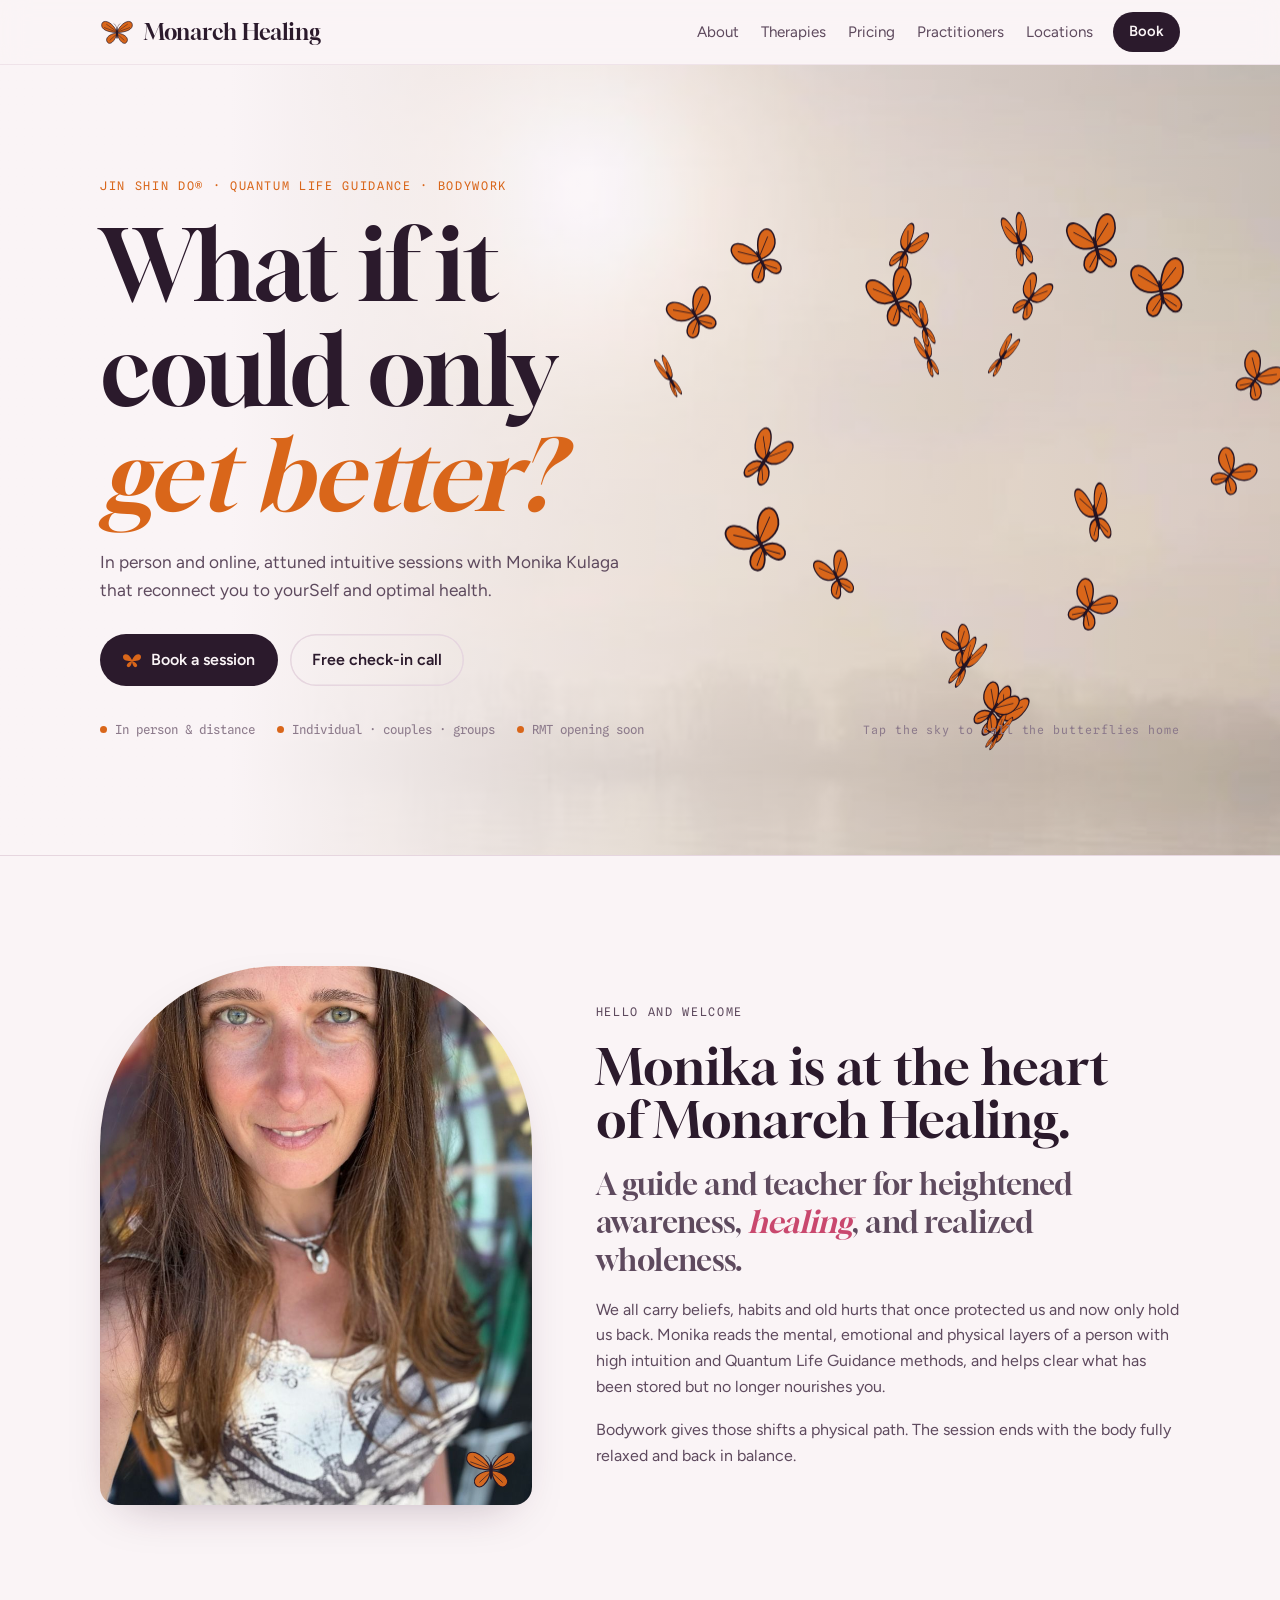
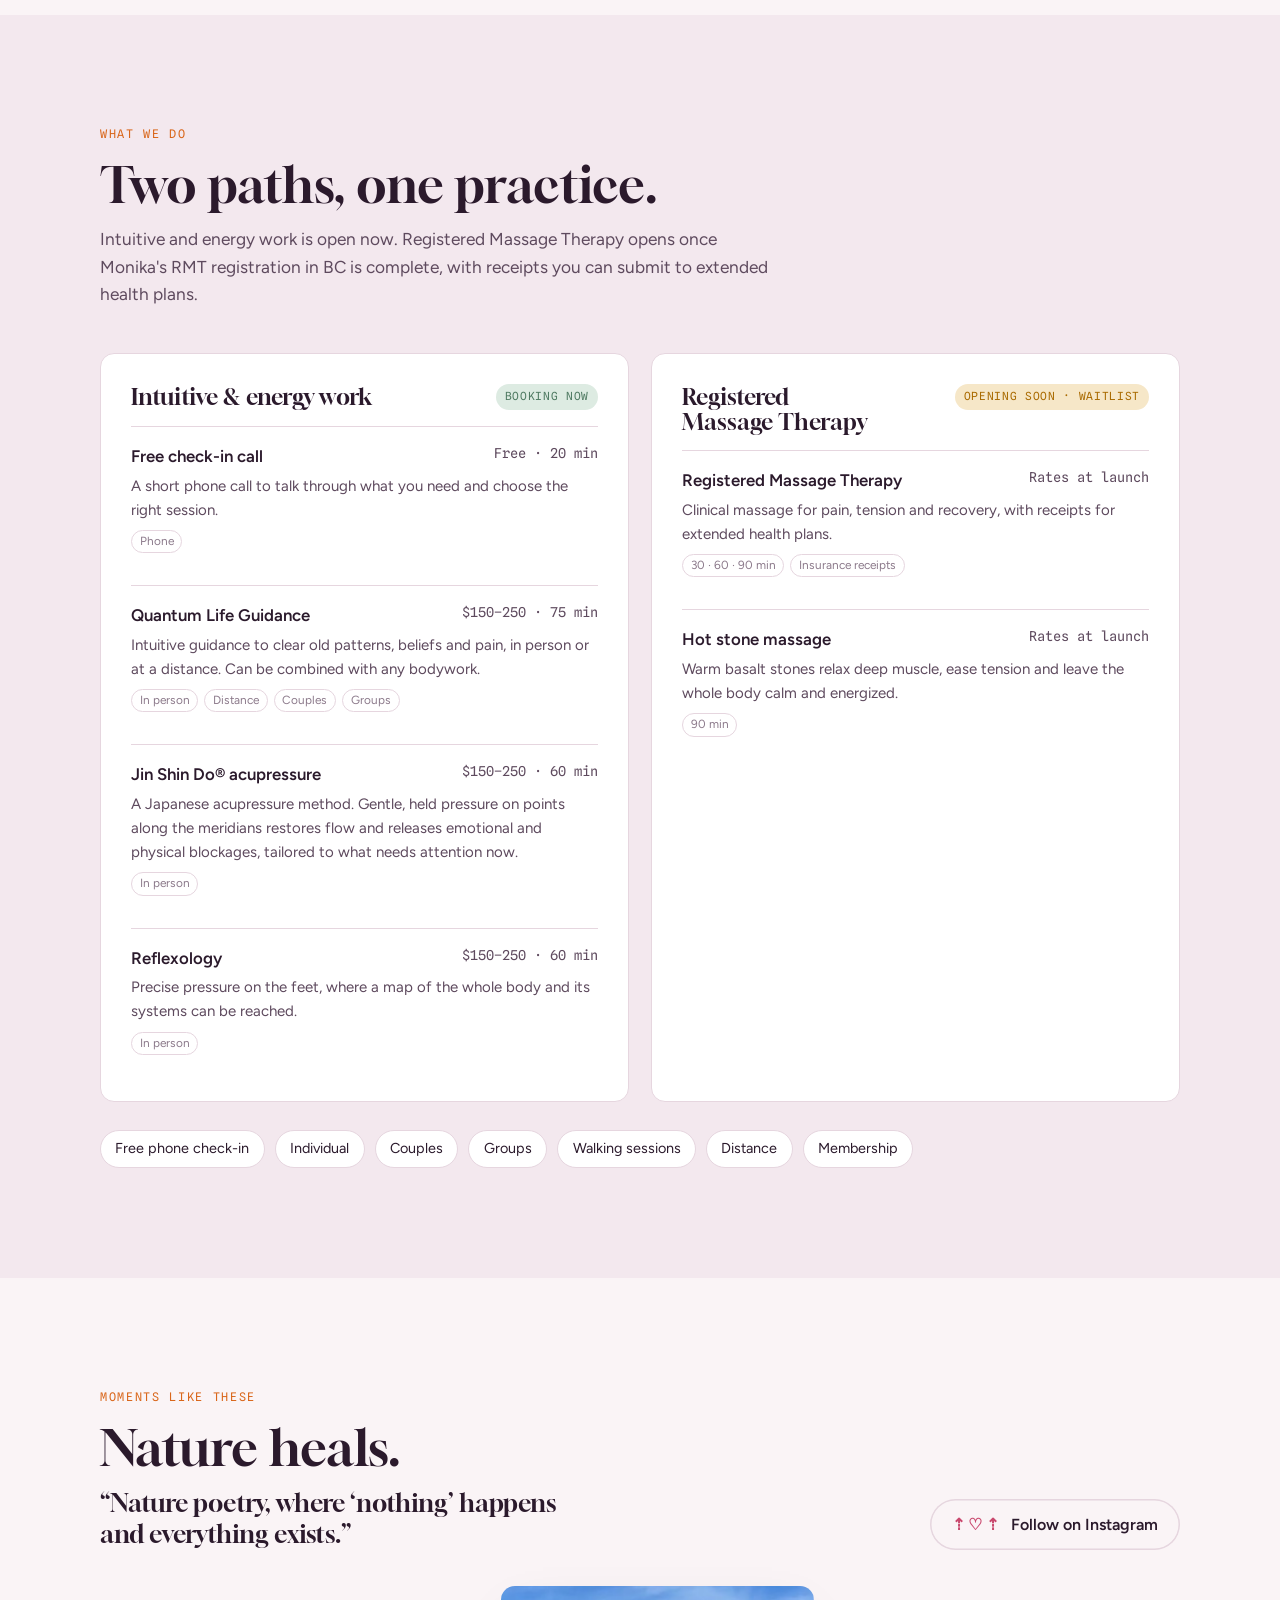
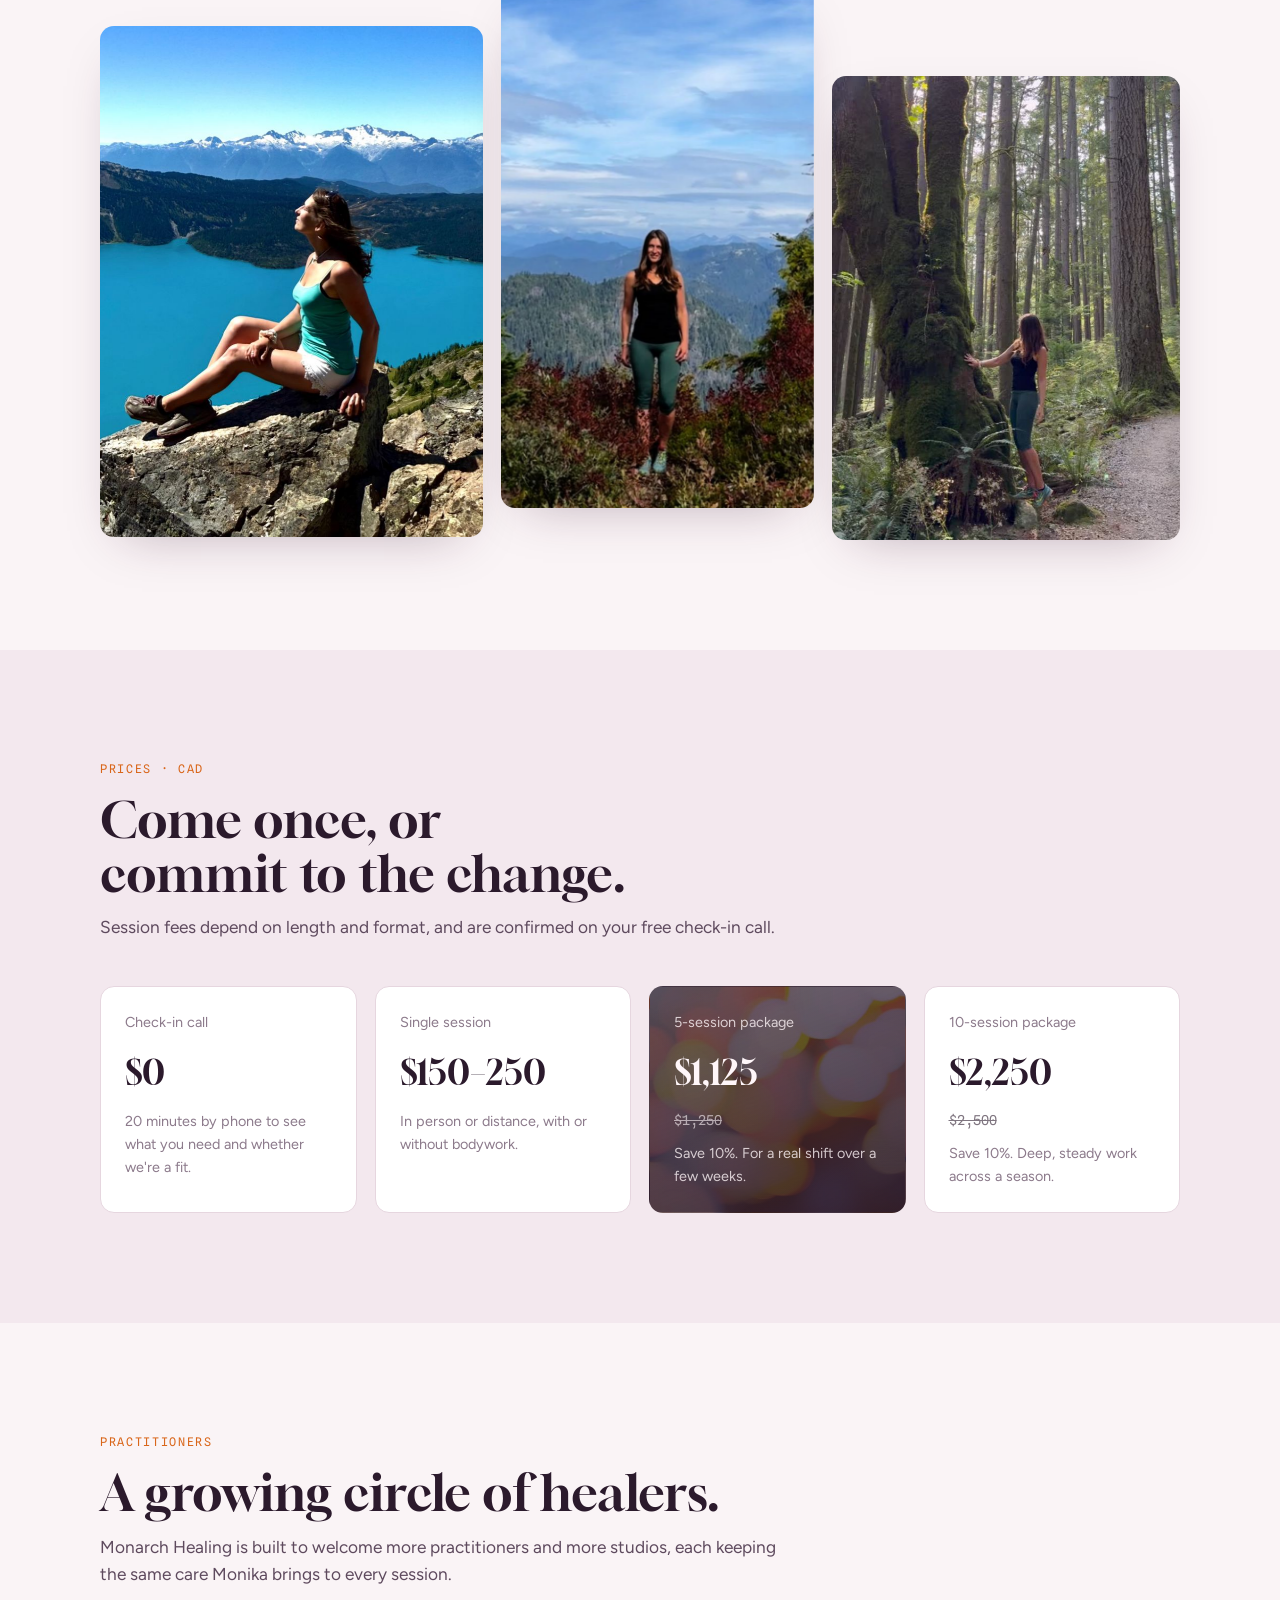
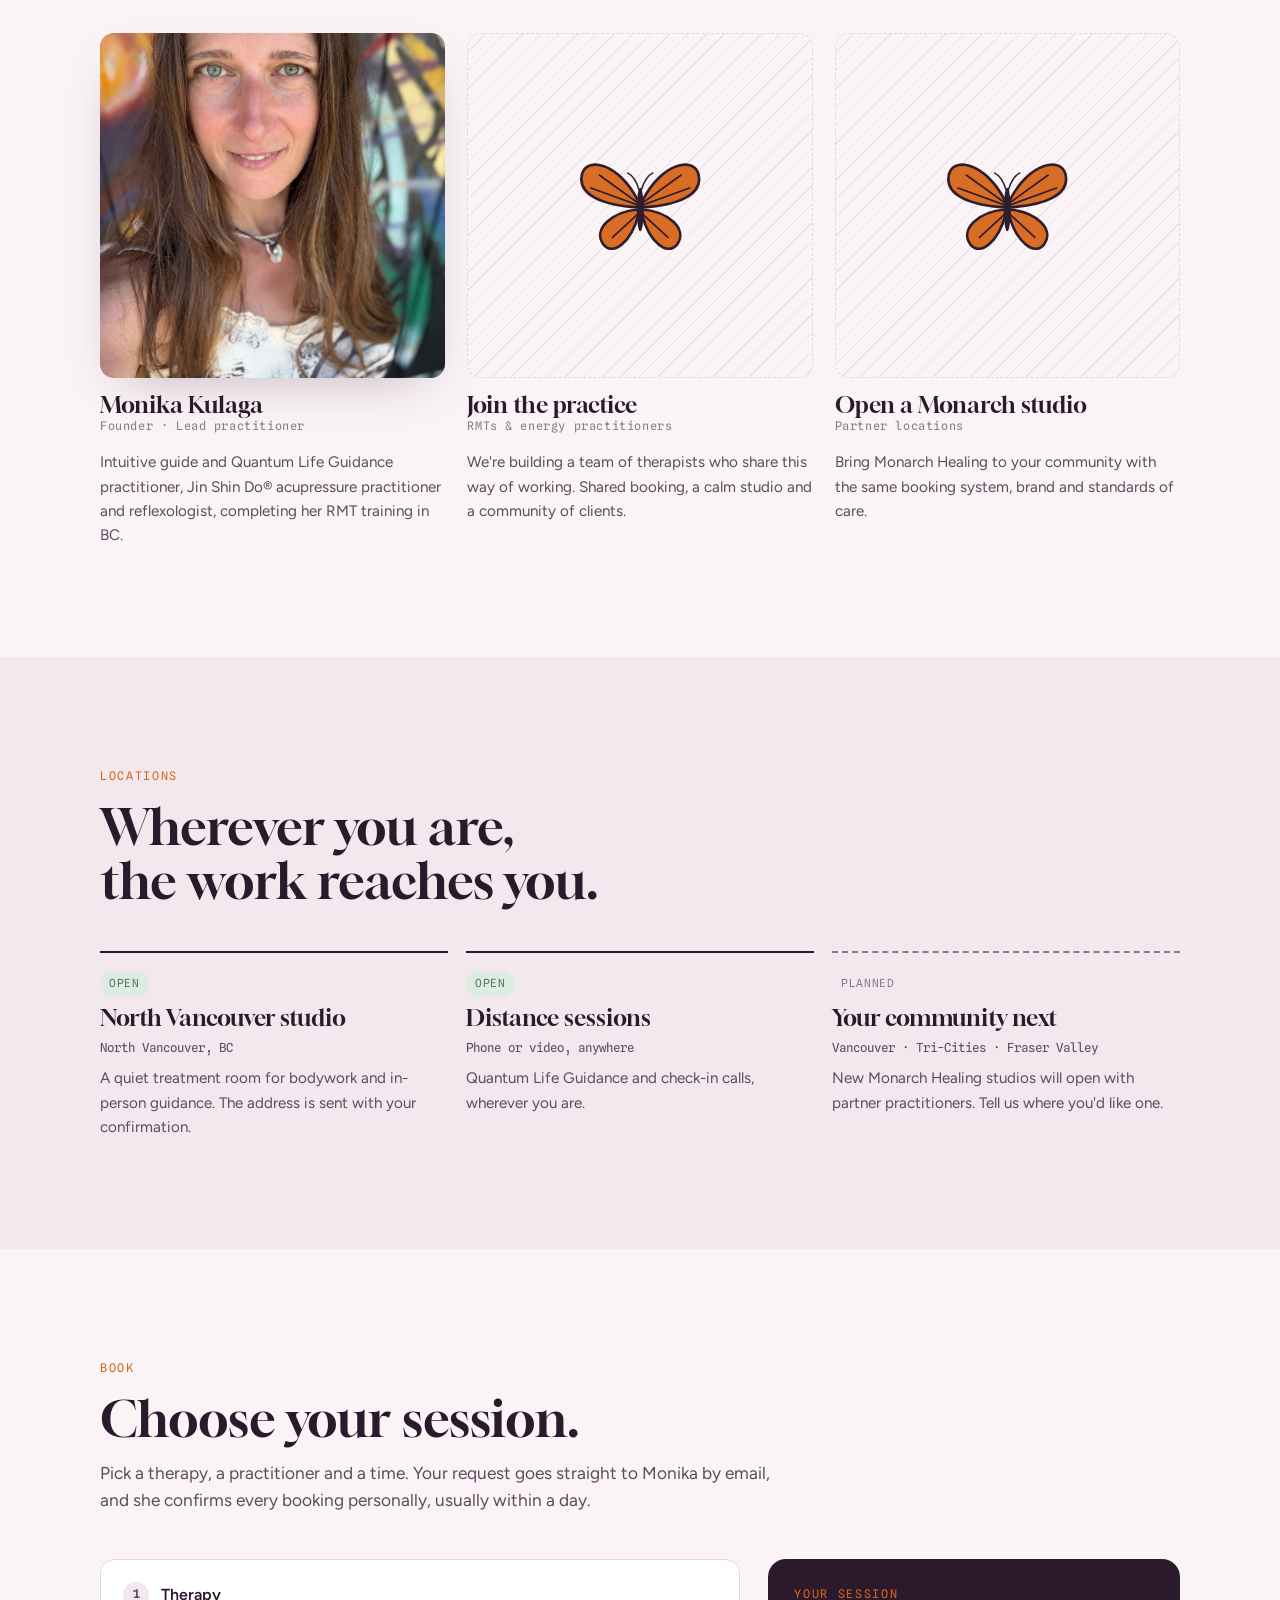
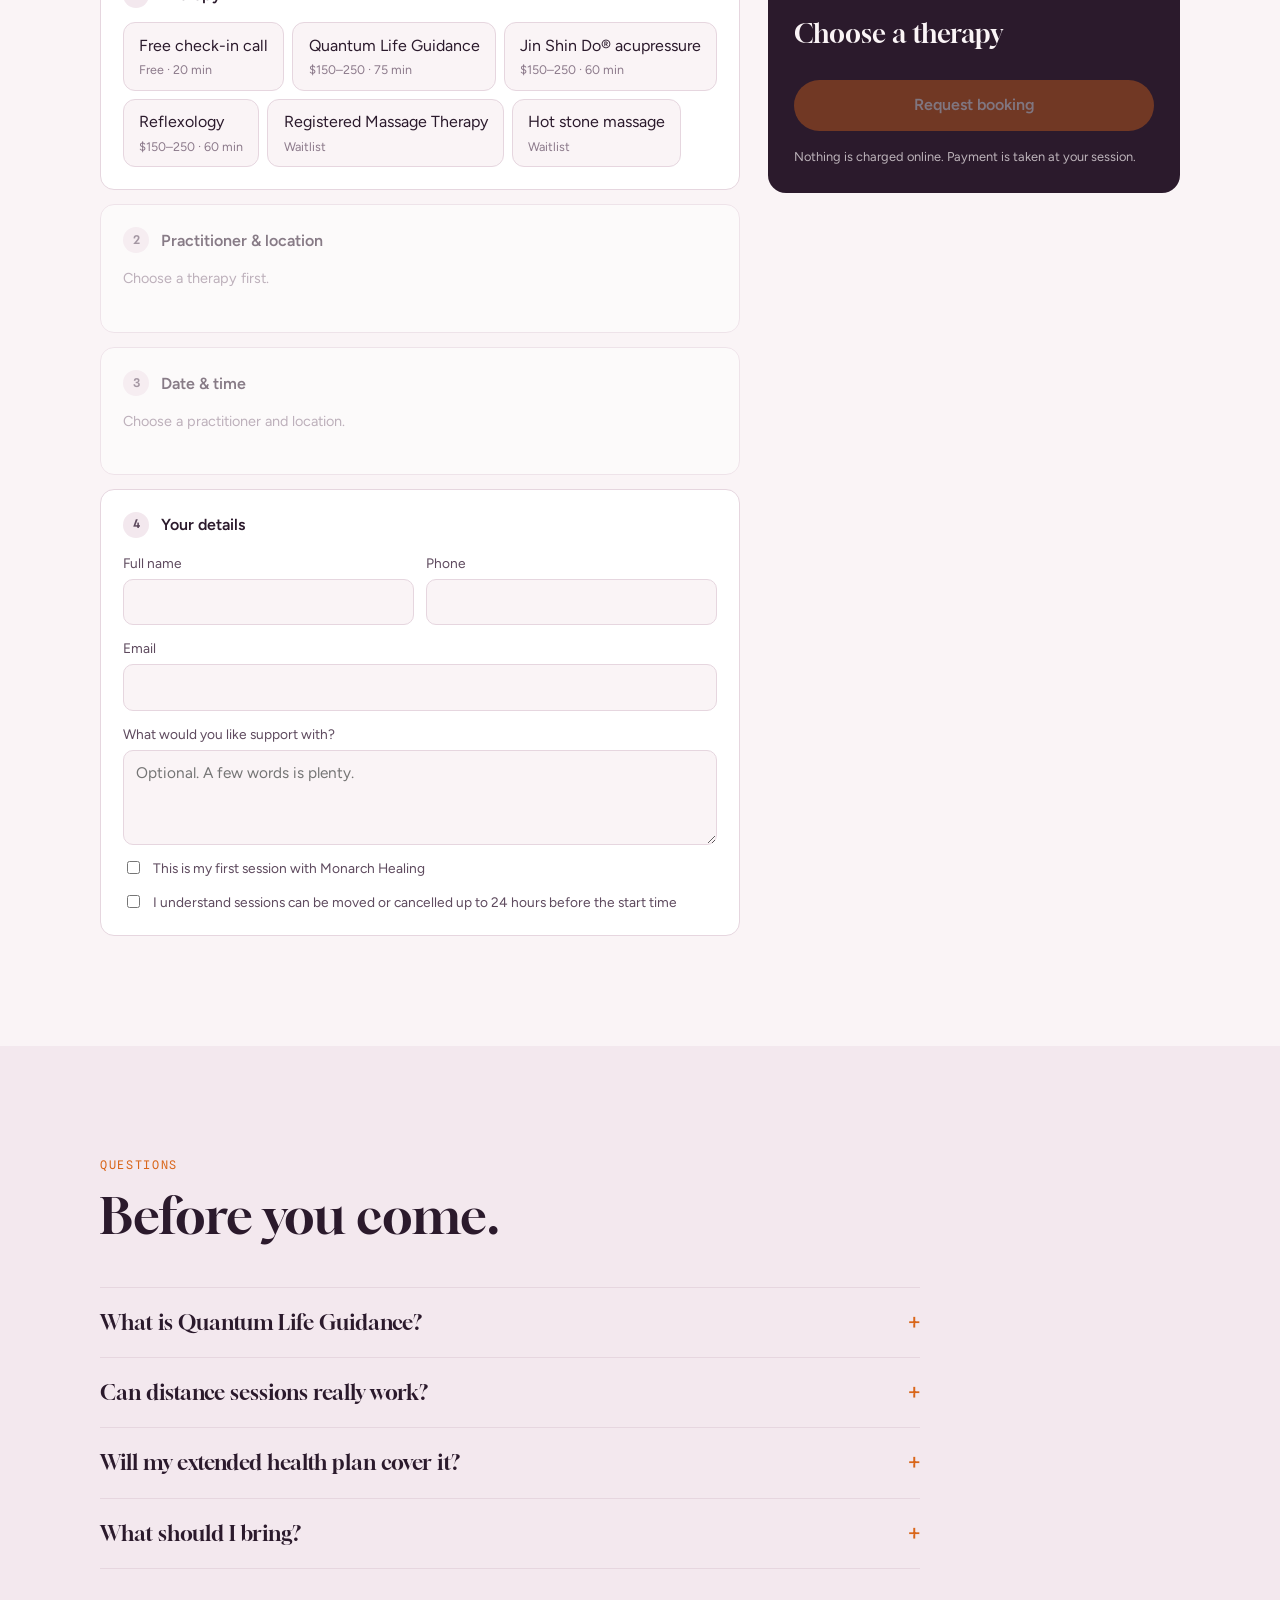
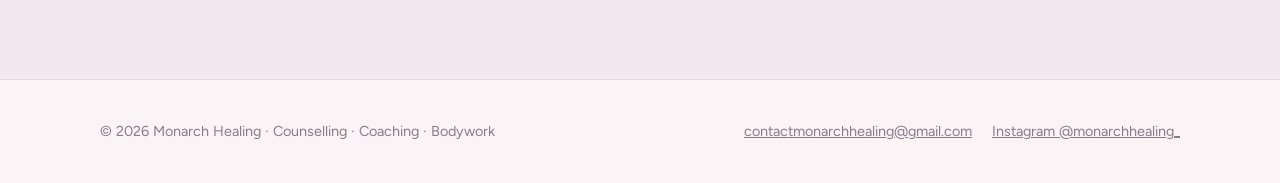
==== index.html @ c53db503 "Monarch Healing website v1 Co-Authored-By: Claude Opus 5.5 <noreply@anthropic.com> Claude-Session: h" ====
<!doctype html>
<html lang="en">
<head>
<meta charset="utf-8">
<meta name="viewport" content="width=device-width,initial-scale=1,viewport-fit=cover">
<title>Monarch Healing</title>
<meta name="description" content="Jin Shin Do®, Quantum Life Guidance and bodywork with Monika Kulaga in North Vancouver and online. Attuned intuitive sessions reconnecting you to yourSelf and optimal health.">
<link rel="canonical" href="https://monarch-healing.com/">
<meta property="og:type" content="website">
<meta property="og:title" content="Monarch Healing · Monika Kulaga">
<meta property="og:description" content="What if it could only get better? Intuitive guidance and bodywork in North Vancouver and online.">
<meta property="og:image" content="https://monarch-healing.com/img/portrait.jpg">
<meta property="og:url" content="https://monarch-healing.com/">
<meta name="theme-color" content="#FAF4F6">
<link rel="icon" href="favicon.svg" type="image/svg+xml">
<style>html,body{margin:0}img{max-width:100%}[hidden]{display:none!important}</style>

<link rel="preconnect" href="https://fonts.googleapis.com">
<link rel="preconnect" href="https://fonts.gstatic.com" crossorigin>
<link rel="stylesheet" href="https://fonts.googleapis.com/css2?family=Gloock&family=Figtree:ital,wght@0,400;0,500;0,600;1,400&family=Spline+Sans+Mono:wght@400;500&display=swap">
<style>
:root{
  --ground:#FAF4F6; --ground-2:#F3E8EE; --surface:#FFFFFF;
  --ink:#2B1A2C; --ink-2:#5E4A5E; --ink-3:#8C7A8B; --line:#E6D6DF;
  --monarch:#D9661A; --monarch-soft:#FBE3D0; --rose:#C9486E; --rose-soft:#F8DDE6;
  --sage:#4F7A62; --sage-soft:#DDEBE2; --amber:#A96A00; --amber-soft:#F6E7C8;
  --vein:#241322; --on-accent:#FFFFFF;
  --display:"Gloock","Iowan Old Style","Georgia",serif;
  --body:"Figtree","Segoe UI",system-ui,-apple-system,sans-serif;
  --mono:"Spline Sans Mono",ui-monospace,"SF Mono",Menlo,monospace;
  --r:14px; --fog-o:.75; --wash:var(--ground); --shadow:0 18px 50px -24px rgba(60,20,50,.35);
}
@media (prefers-color-scheme:dark){:root:not([data-theme="light"]){
  color-scheme:dark;
  --ground:#170F17; --ground-2:#211621; --surface:#261A26;
  --ink:#F6EAF1; --ink-2:#CDB9C8; --ink-3:#9C889A; --line:#3A2B39;
  --monarch:#F2913F; --monarch-soft:#3A2416; --rose:#EE89A8; --rose-soft:#3B1F2A;
  --sage:#8CC3A2; --sage-soft:#1D3127; --amber:#E7B45A; --amber-soft:#3A2D14;
  --vein:#120A11; --on-accent:#1A0E14; --shadow:0 18px 50px -24px rgba(0,0,0,.7); --fog-o:.28;
}}
:root[data-theme="dark"]{
  color-scheme:dark;
  --ground:#170F17; --ground-2:#211621; --surface:#261A26;
  --ink:#F6EAF1; --ink-2:#CDB9C8; --ink-3:#9C889A; --line:#3A2B39;
  --monarch:#F2913F; --monarch-soft:#3A2416; --rose:#EE89A8; --rose-soft:#3B1F2A;
  --sage:#8CC3A2; --sage-soft:#1D3127; --amber:#E7B45A; --amber-soft:#3A2D14;
  --vein:#120A11; --on-accent:#1A0E14; --shadow:0 18px 50px -24px rgba(0,0,0,.7); --fog-o:.28;
}
*{box-sizing:border-box}
html{scroll-behavior:smooth}
body{background:var(--ground);color:var(--ink);font-family:var(--body);font-size:16px;line-height:1.6;-webkit-font-smoothing:antialiased}
.wrap{max-width:1160px;margin:0 auto;padding-inline:clamp(16px,4vw,40px)}
h1,h2,h3{font-family:var(--display);font-weight:400;line-height:1.08;text-wrap:balance;margin:0}
h2{font-size:clamp(2rem,4.4vw,3.1rem)}
h3{font-size:1.45rem}
p{margin:0}
a{color:inherit}
.eyebrow{font-family:var(--mono);font-size:.74rem;letter-spacing:.14em;text-transform:uppercase;color:var(--monarch)}
.lede{color:var(--ink-2);font-size:1.08rem;max-width:62ch}
button,input,select,textarea{font:inherit;color:inherit}
:focus-visible{outline:2px solid var(--rose);outline-offset:3px;border-radius:6px}
.btn{display:inline-flex;align-items:center;gap:.55em;border:0;cursor:pointer;border-radius:999px;padding:.8em 1.4em;font-weight:600;text-decoration:none;transition:transform .25s cubic-bezier(.2,.8,.2,1),background .2s,box-shadow .25s}
.btn-primary{background:var(--ink);color:var(--ground)}
.btn-primary:hover{transform:translateY(-2px);box-shadow:0 10px 24px -12px var(--rose)}
.btn-ghost{background:transparent;color:var(--ink);box-shadow:inset 0 0 0 1.5px var(--line)}
.btn-ghost:hover{box-shadow:inset 0 0 0 1.5px var(--ink-3)}
.btn .fly{width:20px;height:16px;display:inline-block}
.btn:hover .fly .wl{animation:flapL .35s ease-in-out infinite alternate}
.btn:hover .fly .wr{animation:flapR .35s ease-in-out infinite alternate}
@keyframes flapL{to{transform:scaleX(.35)}}
@keyframes flapR{to{transform:scaleX(.35)}}
.fly .wl{transform-origin:10px 8px}.fly .wr{transform-origin:10px 8px}

/* nav */
.nav{position:sticky;top:env(safe-area-inset-top,0px);z-index:30;background:color-mix(in srgb,var(--ground) 82%,transparent);backdrop-filter:blur(14px);-webkit-backdrop-filter:blur(14px);border-bottom:1px solid color-mix(in srgb,var(--line) 60%,transparent)}
.nav .wrap{display:flex;align-items:center;gap:20px;height:64px}
.brand{display:flex;align-items:center;gap:10px;text-decoration:none;font-family:var(--display);font-size:1.35rem}
.brand svg{width:34px;height:28px}
.nav-links{display:flex;gap:22px;margin-left:auto;font-size:.95rem}
.nav-links a{text-decoration:none;color:var(--ink-2)}
.nav-links a:hover{color:var(--ink)}
.nav .btn{padding:.55em 1.1em;font-size:.92rem}
.practice-btn{background:var(--rose-soft);color:var(--rose);border:0;border-radius:999px;padding:.5em 1em;font-weight:600;font-size:.88rem;cursor:pointer}
@media (max-width:820px){.nav-links{display:none}.nav .btn-primary{margin-left:auto}}

/* hero */
.hero{position:relative;overflow:hidden;border-bottom:1px solid var(--line)}
.hero-bg{position:absolute;inset:-4%;background:url(img/fog.jpg) 50% 38%/cover no-repeat;opacity:var(--fog-o);animation:breathe 24s ease-in-out infinite alternate}
.hero-wash{position:absolute;inset:0;background:linear-gradient(90deg,var(--ground) 18%,color-mix(in srgb,var(--ground) 55%,transparent) 55%,color-mix(in srgb,var(--ground) 10%,transparent) 100%)}
@keyframes breathe{from{transform:scale(1)}to{transform:scale(1.07) translateY(-1.5%)}}
@media (max-width:820px){.hero-wash{background:linear-gradient(180deg,color-mix(in srgb,var(--ground) 15%,transparent) 0%,color-mix(in srgb,var(--ground) 70%,transparent) 42%,var(--ground) 62%)}}
.hero canvas{position:absolute;inset:0;width:100%;height:100%;display:block}
.hero-inner{position:relative;display:grid;grid-template-columns:minmax(0,1.05fr) minmax(0,.95fr);gap:32px;align-items:center;padding-block:clamp(56px,9vw,112px) clamp(64px,9vw,120px);pointer-events:none}
.hero-inner>*{pointer-events:auto}
.hero h1{font-size:clamp(2.9rem,7.6vw,6.1rem);letter-spacing:-.01em}
.hero h1 em{font-style:italic;color:var(--monarch)}
.hero h1 .w{display:inline-block;animation:rise .9s cubic-bezier(.2,.8,.2,1) both}
@keyframes rise{from{transform:translateY(.35em);opacity:.0}to{transform:none;opacity:1}}
.hero .lede{margin-top:22px}
.hero-ctas{display:flex;flex-wrap:wrap;gap:12px;margin-top:30px}
.hero-meta{display:flex;flex-wrap:wrap;gap:8px 22px;margin-top:34px;font-family:var(--mono);font-size:.78rem;color:var(--ink-3)}
.hero-meta span::before{content:"";display:inline-block;width:7px;height:7px;border-radius:50%;background:var(--monarch);margin-right:8px;vertical-align:1px}
.hero-hint{justify-self:end;align-self:end;font-family:var(--mono);font-size:.72rem;color:var(--ink-3);letter-spacing:.08em}
@media (max-width:820px){.hero-inner{grid-template-columns:1fr;padding-top:260px}.hero-hint{justify-self:start}}

/* sections */
section.band{padding-block:clamp(64px,9vw,110px)}
.section-head{display:grid;gap:14px;margin-bottom:44px;max-width:760px}
.alt{background:var(--ground-2)}

/* welcome */
.welcome{display:grid;grid-template-columns:minmax(0,.85fr) minmax(0,1.15fr);gap:clamp(28px,5vw,64px);align-items:center}
.photo{position:relative;border-radius:180px 180px 18px 18px;overflow:hidden;aspect-ratio:4/5;max-width:100%;background:radial-gradient(120% 90% at 30% 20%,var(--monarch-soft),transparent 60%),radial-gradient(100% 80% at 80% 90%,var(--rose-soft),transparent 60%),var(--surface);box-shadow:var(--shadow);display:grid;place-items:center}
.photo svg{width:46%;opacity:.95}
.photo img{width:100%;height:100%;object-fit:cover;display:block}
.photo .badge{position:absolute;right:14px;bottom:14px;width:54px;height:44px;filter:drop-shadow(0 4px 8px rgba(0,0,0,.25));animation:hover 5s ease-in-out infinite}
@keyframes hover{50%{transform:translateY(-6px) rotate(-6deg)}}
.photo figcaption{position:absolute;left:16px;right:16px;bottom:14px;font-family:var(--mono);font-size:.7rem;color:var(--ink-3);text-align:center;letter-spacing:.06em}
.welcome .body{display:grid;gap:18px}
.welcome .body p{color:var(--ink-2);max-width:62ch}
.quote{font-family:var(--display);font-size:clamp(1.4rem,2.6vw,1.9rem);line-height:1.25;color:var(--ink)}
.quote em{color:var(--rose)}
@media (max-width:820px){.welcome{grid-template-columns:1fr}.photo{max-width:380px}}

/* paths */
.paths{display:grid;grid-template-columns:repeat(2,minmax(0,1fr));gap:22px}
.path{background:var(--surface);border-radius:var(--r);padding:30px;display:grid;gap:16px;align-content:start;border:1px solid var(--line)}
.path header{display:flex;justify-content:space-between;gap:12px;align-items:start}
.pill{display:inline-flex;align-items:center;gap:6px;font-family:var(--mono);font-size:.7rem;letter-spacing:.06em;text-transform:uppercase;padding:.35em .8em;border-radius:999px;white-space:nowrap}
.pill.open{background:var(--sage-soft);color:var(--sage)}
.pill.soon{background:var(--amber-soft);color:var(--amber)}
.pill.req{background:var(--monarch-soft);color:var(--monarch)}
.pill.no{background:var(--ground-2);color:var(--ink-3)}
.therapy{display:grid;grid-template-columns:1fr auto;gap:4px 16px;padding:16px 0;border-top:1px solid var(--line);cursor:pointer;transition:padding .3s}
.therapy:hover{padding-left:8px}
.therapy h4{margin:0;font-size:1.05rem;font-weight:600}
.therapy .price{font-family:var(--mono);font-size:.85rem;color:var(--ink-2);text-align:right;font-variant-numeric:tabular-nums}
.therapy p{grid-column:1/-1;color:var(--ink-2);font-size:.94rem;max-width:62ch}
.therapy .tags{grid-column:1/-1;display:flex;flex-wrap:wrap;gap:6px;margin-top:4px}
.tag{font-size:.74rem;color:var(--ink-3);border:1px solid var(--line);border-radius:999px;padding:.1em .65em}
@media (max-width:820px){.paths{grid-template-columns:1fr}}

/* offerings strip */
.formats{display:flex;flex-wrap:wrap;gap:10px;margin-top:28px}
.formats span{background:var(--surface);border:1px solid var(--line);border-radius:999px;padding:.45em 1em;font-size:.9rem}

/* moments */
.moments{display:grid;grid-template-columns:1.1fr .9fr 1fr;gap:18px;align-items:start}
.moments figure{margin:0;overflow:hidden;border-radius:14px;position:relative;box-shadow:var(--shadow)}
.moments figure:nth-child(1){aspect-ratio:3/4;margin-top:40px}
.moments figure:nth-child(2){aspect-ratio:9/15}
.moments figure:nth-child(3){aspect-ratio:3/4;margin-top:90px}
.moments img{width:100%;height:118%;object-fit:cover;display:block;will-change:transform}
.moments-head{display:flex;flex-wrap:wrap;justify-content:space-between;gap:20px;align-items:end;margin-bottom:36px}
.sig{font-family:var(--mono);color:var(--rose);letter-spacing:.2em}
@media (max-width:760px){.moments{grid-template-columns:1fr 1fr}.moments figure:nth-child(3){display:none}.moments figure:nth-child(1){margin-top:30px}}

/* pricing */
.pricing{display:grid;grid-template-columns:repeat(4,minmax(0,1fr));gap:18px}
.price-card{background:var(--surface);border:1px solid var(--line);border-radius:var(--r);padding:24px;display:grid;gap:10px;align-content:start}
.price-card.feature{background:linear-gradient(160deg,rgba(43,26,44,.62),rgba(43,26,44,.88)),url(img/bokeh.jpg) center/cover;color:#FFF6F9;border-color:transparent}
.price-card.feature .muted{color:rgba(255,246,249,.78)!important}
.price-card.feature .muted{color:color-mix(in srgb,var(--ground) 70%,transparent)}
.price-card .amt{font-family:var(--display);font-size:2.2rem;font-variant-numeric:tabular-nums}
.price-card s{font-family:var(--mono);font-size:.85rem;opacity:.6}
.muted{color:var(--ink-3);font-size:.9rem}
@media (max-width:960px){.pricing{grid-template-columns:repeat(2,minmax(0,1fr))}}
@media (max-width:480px){.pricing{grid-template-columns:1fr}}

/* team */
.team{display:grid;grid-template-columns:repeat(3,minmax(0,1fr));gap:22px}
.member{display:grid;gap:14px;align-content:start}
.member .photo{border-radius:14px;aspect-ratio:1/1}
.member .photo svg{width:38%}
.member .role{font-family:var(--mono);font-size:.74rem;color:var(--ink-3);letter-spacing:.05em}
.member p{color:var(--ink-2);font-size:.95rem}
.member.invite .photo{background:repeating-linear-gradient(135deg,transparent 0 12px,color-mix(in srgb,var(--line) 70%,transparent) 12px 13px),var(--ground);box-shadow:none;border:1.5px dashed var(--line)}
@media (max-width:900px){.team{grid-template-columns:repeat(2,minmax(0,1fr))}}
@media (max-width:560px){.team{grid-template-columns:1fr}}

/* locations */
.locs{display:grid;grid-template-columns:repeat(3,minmax(0,1fr));gap:18px}
.loc{border-top:2px solid var(--ink);padding-top:18px;display:grid;gap:8px;align-content:start}
.loc.future{border-top-style:dashed;border-top-color:var(--ink-3)}
.loc p{color:var(--ink-2);font-size:.95rem}
@media (max-width:820px){.locs{grid-template-columns:1fr}}

/* booking */
.booking{display:grid;grid-template-columns:minmax(0,1.4fr) minmax(0,.9fr);gap:28px;align-items:start}
.steps{display:grid;gap:14px}
.step{background:var(--surface);border:1px solid var(--line);border-radius:var(--r);padding:22px}
.step[data-locked="true"]{opacity:.55}
.step h3{font-family:var(--body);font-weight:600;font-size:1rem;display:flex;gap:12px;align-items:center;margin-bottom:14px}
.step h3 .n{font-family:var(--mono);font-size:.75rem;width:26px;height:26px;border-radius:50%;display:grid;place-items:center;background:var(--ground-2);color:var(--ink-2)}
.step[data-done="true"] h3 .n{background:var(--monarch);color:var(--on-accent)}
.choices{display:flex;flex-wrap:wrap;gap:8px}
.choice{border:1.5px solid var(--line);background:var(--ground);border-radius:12px;padding:.6em .95em;cursor:pointer;text-align:left;display:grid;gap:2px;transition:border-color .2s,transform .2s}
.choice small{color:var(--ink-3);font-size:.78rem}
.choice:hover{border-color:var(--ink-3)}
.choice[aria-pressed="true"]{border-color:var(--monarch);background:var(--monarch-soft)}
.choice:disabled{cursor:not-allowed;opacity:.45;text-decoration:line-through}
.days{display:flex;gap:8px;overflow-x:auto;padding-bottom:6px;scrollbar-width:thin}
.day{flex:0 0 auto;width:64px;padding:.55em 0;text-align:center;font-variant-numeric:tabular-nums}
.day b{display:block;font-family:var(--display);font-weight:400;font-size:1.35rem;line-height:1.1}
.times{margin-top:12px}
.times .choice{font-family:var(--mono);font-size:.88rem;font-variant-numeric:tabular-nums}
.form{display:grid;grid-template-columns:1fr 1fr;gap:12px}
.form label{display:grid;gap:5px;font-size:.86rem;color:var(--ink-2)}
.form .full{grid-column:1/-1}
.form input,.form select,.form textarea{background:var(--ground);border:1.5px solid var(--line);border-radius:10px;padding:.65em .8em;font-size:.96rem}
.form input:focus,.form textarea:focus,.form select:focus{border-color:var(--monarch);outline:none}
.check{display:flex!important;grid-template-columns:none;gap:10px!important;align-items:start}
.check input{margin-top:4px;accent-color:var(--monarch)}
@media (max-width:560px){.form{grid-template-columns:1fr}}
.summary{position:sticky;top:calc(env(safe-area-inset-top,0px) + 84px);background:var(--ink);color:var(--ground);border-radius:18px;padding:26px;display:grid;gap:16px;overflow:hidden}
.summary h3{font-size:1.6rem}
.summary dl{display:grid;grid-template-columns:auto 1fr;gap:8px 16px;margin:0;font-size:.93rem}
.summary dt{font-family:var(--mono);font-size:.7rem;letter-spacing:.08em;text-transform:uppercase;opacity:.6;padding-top:3px}
.summary dd{margin:0}
.summary .btn{background:var(--monarch);color:var(--on-accent);justify-content:center}
.summary .btn:disabled{opacity:.4;cursor:not-allowed;transform:none}
.summary .note{font-size:.8rem;opacity:.7}
.status-msg{font-size:.9rem;padding:.7em .9em;border-radius:10px;background:color-mix(in srgb,var(--ground) 12%,transparent)}
@media (max-width:900px){.booking{grid-template-columns:1fr}.summary{position:static}}
.mine{margin-top:26px;display:grid;gap:10px}
.appt{display:grid;grid-template-columns:auto 1fr auto;gap:14px;align-items:center;background:var(--surface);border:1px solid var(--line);border-radius:12px;padding:14px 16px}
.appt .date{font-family:var(--mono);font-size:.8rem;text-align:center;line-height:1.2;min-width:52px;font-variant-numeric:tabular-nums}
.appt .date b{display:block;font-family:var(--display);font-weight:400;font-size:1.4rem}
.appt .what{font-size:.94rem}
.appt .what small{display:block;color:var(--ink-3)}

/* faq */
.faq{display:grid;gap:0;max-width:820px}
.faq details{border-top:1px solid var(--line);padding:18px 0}
.faq details:last-child{border-bottom:1px solid var(--line)}
.faq summary{cursor:pointer;font-family:var(--display);font-size:1.3rem;list-style:none;display:flex;justify-content:space-between;gap:16px}
.faq summary::after{content:"+";font-family:var(--mono);color:var(--monarch);transition:transform .3s}
.faq details[open] summary::after{transform:rotate(45deg)}
.faq details p{margin-top:10px;color:var(--ink-2);max-width:65ch}

footer{border-top:1px solid var(--line);padding-block:40px;color:var(--ink-3);font-size:.9rem}
footer .wrap{display:flex;flex-wrap:wrap;gap:16px 32px;justify-content:space-between;align-items:center}

/* practice dashboard */
#practice{background:var(--ground-2);border-bottom:1px solid var(--line);padding-block:40px 56px}
.dash-head{display:flex;flex-wrap:wrap;justify-content:space-between;gap:16px;align-items:end;margin-bottom:26px}
.kpis{display:grid;grid-template-columns:repeat(4,minmax(0,1fr));gap:14px;margin-bottom:22px}
.kpi{background:var(--surface);border:1px solid var(--line);border-radius:12px;padding:16px 18px}
.kpi b{display:block;font-family:var(--display);font-weight:400;font-size:2rem;font-variant-numeric:tabular-nums}
.kpi span{font-size:.82rem;color:var(--ink-3)}
@media (max-width:760px){.kpis{grid-template-columns:repeat(2,minmax(0,1fr))}}
.filters{display:flex;flex-wrap:wrap;gap:8px;margin-bottom:14px}
.filters select{background:var(--surface);border:1px solid var(--line);border-radius:999px;padding:.4em .9em;font-size:.88rem}
.table-wrap{overflow-x:auto;background:var(--surface);border:1px solid var(--line);border-radius:12px}
table{width:100%;border-collapse:collapse;font-size:.9rem;min-width:760px}
th{text-align:left;font-family:var(--mono);font-size:.68rem;letter-spacing:.08em;text-transform:uppercase;color:var(--ink-3);font-weight:500;padding:12px 14px;border-bottom:1px solid var(--line)}
td{padding:12px 14px;border-bottom:1px solid var(--line);vertical-align:top}
tr:last-child td{border-bottom:0}
td .sub{color:var(--ink-3);font-size:.8rem;display:block}
.tbl-actions{display:flex;gap:6px}
.mini{border:1px solid var(--line);background:var(--ground);border-radius:8px;padding:.3em .7em;font-size:.8rem;cursor:pointer}
.mini.ok{border-color:var(--sage);color:var(--sage)}
.mini.bad{color:var(--rose)}
.empty{padding:28px;text-align:center;color:var(--ink-3)}
.toast{position:fixed;left:50%;bottom:calc(20px + env(safe-area-inset-bottom,0px));transform:translate(-50%,calc(100% + 60px));visibility:hidden;background:var(--ink);color:var(--ground);padding:.8em 1.2em;border-radius:999px;font-size:.92rem;transition:transform .4s cubic-bezier(.2,.8,.2,1);z-index:50;max-width:calc(100% - 32px)}
.toast.show{transform:translate(-50%,0);visibility:visible}
#liftoff{position:fixed;inset:0;pointer-events:none;z-index:60;width:100%;height:100%}
@media (prefers-reduced-motion:reduce){*{animation:none!important;transition:none!important;scroll-behavior:auto!important}}
</style>


</head>
<body>
<svg width="0" height="0" style="position:absolute" aria-hidden="true">
  <defs>
    <symbol id="bfly" viewBox="0 0 120 96">
      <g stroke="var(--vein)" stroke-width="2.4" stroke-linejoin="round">
        <path d="M58 44 C40 8 8 2 6 22 C4 38 24 48 58 50Z" fill="var(--monarch)"/>
        <path d="M58 52 C34 54 16 70 26 84 C36 96 52 80 58 58Z" fill="var(--monarch)"/>
        <path d="M62 44 C80 8 112 2 114 22 C116 38 96 48 62 50Z" fill="var(--monarch)"/>
        <path d="M62 52 C86 54 104 70 94 84 C84 96 68 80 62 58Z" fill="var(--monarch)"/>
        <path d="M58 46 L22 20 M58 48 L14 32 M58 56 L34 78 M62 46 L98 20 M62 48 L106 32 M62 56 L86 78" fill="none" stroke-width="1.6"/>
      </g>
      <ellipse cx="60" cy="52" rx="3.2" ry="20" fill="var(--vein)"/>
      <path d="M59 34 C56 24 52 20 48 18 M61 34 C64 24 68 20 72 18" stroke="var(--vein)" stroke-width="1.4" fill="none"/>
    </symbol>
  </defs>
</svg>

<nav class="nav" aria-label="Main">
  <div class="wrap">
    <a class="brand" href="#top" aria-label="Monarch Healing home">
      <svg viewBox="0 0 120 96" aria-hidden="true"><use href="#bfly"/></svg>
      Monarch Healing
    </a>
    <div class="nav-links">
      <a href="#welcome">About</a>
      <a href="#therapies">Therapies</a>
      <a href="#pricing">Pricing</a>
      <a href="#team">Practitioners</a>
      <a href="#locations">Locations</a>
    </div>
        <a class="btn btn-primary" href="#book">Book</a>
  </div>
</nav>



<header class="hero" id="top">
  <div class="hero-bg" aria-hidden="true"></div><div class="hero-wash" aria-hidden="true"></div>
  <canvas id="sky" aria-hidden="true"></canvas>
  <div class="wrap hero-inner">
    <div>
      <p class="eyebrow">Jin Shin Do® · Quantum Life Guidance · Bodywork</p>
      <h1 style="margin-top:16px"><span class="w">What</span> <span class="w" style="animation-delay:.08s">if</span> <span class="w" style="animation-delay:.16s">it</span> <span class="w" style="animation-delay:.24s">could</span> <span class="w" style="animation-delay:.32s">only</span> <em class="w" style="animation-delay:.44s">get better?</em></h1>
      <p class="lede">In person and online, attuned intuitive sessions with Monika Kulaga that reconnect you to yourSelf and optimal health.</p>
      <div class="hero-ctas">
        <a class="btn btn-primary" href="#book"><svg class="fly" viewBox="0 0 20 16" aria-hidden="true"><path class="wl" d="M10 8 C7 1 1 1 1 5 C1 9 6 9 10 9Z M10 9 C6 10 3 14 6 15 C8 16 10 12 10 9Z" fill="var(--monarch)"/><path class="wr" d="M10 8 C13 1 19 1 19 5 C19 9 14 9 10 9Z M10 9 C14 10 17 14 14 15 C12 16 10 12 10 9Z" fill="var(--monarch)"/></svg>Book a session</a>
        <a class="btn btn-ghost" href="#book" data-quick="call">Free check-in call</a>
      </div>
      <div class="hero-meta"><span>In person &amp; distance</span><span>Individual · couples · groups</span><span>RMT opening soon</span></div>
    </div>
    <p class="hero-hint">Tap the sky to call the butterflies home</p>
  </div>
</header>

<main>
<section class="band" id="welcome">
  <div class="wrap welcome">
    <figure class="photo" style="margin:0">
      <img src="img/portrait.jpg" alt="Monika Kulaga smiling in front of a colourful mural" width="900" height="1049">
      <svg class="badge" viewBox="0 0 120 96" aria-hidden="true"><use href="#bfly"/></svg>
    </figure>
    <div class="body">
      <p class="eyebrow">Hello and welcome</p>
      <h2>Monika is at the heart of Monarch Healing.</h2>
      <p class="quote">A guide and teacher for heightened awareness, <em>healing</em>, and realized wholeness.</p>
      <p>We all carry beliefs, habits and old hurts that once protected us and now only hold us back. Monika reads the mental, emotional and physical layers of a person with high intuition and Quantum Life Guidance methods, and helps clear what has been stored but no longer nourishes you.</p>
      <p>Bodywork gives those shifts a physical path. The session ends with the body fully relaxed and back in balance.</p>
    </div>
  </div>
</section>

<section class="band alt" id="therapies">
  <div class="wrap">
    <div class="section-head">
      <p class="eyebrow">What we do</p>
      <h2>Two paths, one practice.</h2>
      <p class="lede">Intuitive and energy work is open now. Registered Massage Therapy opens once Monika's RMT registration in BC is complete, with receipts you can submit to extended health plans.</p>
    </div>
    <div class="paths" id="pathsEl"></div>
    <div class="formats" aria-label="Session formats"><span>Free phone check-in</span><span>Individual</span><span>Couples</span><span>Groups</span><span>Walking sessions</span><span>Distance</span><span>Membership</span></div>
  </div>
</section>

<section class="band" id="moments">
  <div class="wrap">
    <div class="moments-head">
      <div class="section-head" style="margin:0">
        <p class="eyebrow">Moments like these</p>
        <h2>Nature heals.</h2>
        <p class="quote" style="font-size:clamp(1.2rem,2.2vw,1.55rem);max-width:30ch">“Nature poetry, where ‘nothing’ happens and everything exists.”</p>
      </div>
      <a class="btn btn-ghost" href="https://www.instagram.com/monarchhealing_/" target="_blank" rel="noopener"><span class="sig">⇡♡⇡</span> Follow on Instagram</a>
    </div>
    <div class="moments">
      <figure><img src="img/lake.jpg" alt="Monika resting on a rock above a turquoise alpine lake" loading="lazy" data-par="0.10"></figure>
      <figure><img src="img/summit.jpg" alt="Monika on a mountain ridge among autumn huckleberry bushes" loading="lazy" data-par="0.18"></figure>
      <figure><img src="img/forest.jpg" alt="Monika touching a moss-covered maple in a cedar forest" loading="lazy" data-par="0.06"></figure>
    </div>
  </div>
</section>

<section class="band alt" id="pricing">
  <div class="wrap">
    <div class="section-head">
      <p class="eyebrow">Prices · CAD</p>
      <h2>Come once, or commit to the change.</h2>
      <p class="lede">Session fees depend on length and format, and are confirmed on your free check-in call.</p>
    </div>
    <div class="pricing">
      <div class="price-card"><span class="muted">Check-in call</span><div class="amt">$0</div><p class="muted">20 minutes by phone to see what you need and whether we're a fit.</p></div>
      <div class="price-card"><span class="muted">Single session</span><div class="amt">$150–250</div><p class="muted">In person or distance, with or without bodywork.</p></div>
      <div class="price-card feature"><span class="muted">5-session package</span><div class="amt">$1,125</div><s>$1,250</s><p class="muted">Save 10%. For a real shift over a few weeks.</p></div>
      <div class="price-card"><span class="muted">10-session package</span><div class="amt">$2,250</div><s>$2,500</s><p class="muted">Save 10%. Deep, steady work across a season.</p></div>
    </div>
  </div>
</section>

<section class="band" id="team">
  <div class="wrap">
    <div class="section-head">
      <p class="eyebrow">Practitioners</p>
      <h2>A growing circle of healers.</h2>
      <p class="lede">Monarch Healing is built to welcome more practitioners and more studios, each keeping the same care Monika brings to every session.</p>
    </div>
    <div class="team" id="teamEl"></div>
  </div>
</section>

<section class="band alt" id="locations">
  <div class="wrap">
    <div class="section-head">
      <p class="eyebrow">Locations</p>
      <h2>Wherever you are, the work reaches you.</h2>
    </div>
    <div class="locs" id="locsEl"></div>
  </div>
</section>

<section class="band" id="book">
  <div class="wrap">
    <div class="section-head">
      <p class="eyebrow">Book</p>
      <h2>Choose your session.</h2>
      <p class="lede">Pick a therapy, a practitioner and a time. Your request goes straight to Monika by email, and she confirms every booking personally, usually within a day.</p>
    </div>
    <div class="booking">
      <div class="steps">
        <div class="step" id="s1"><h3><span class="n">1</span>Therapy</h3><div class="choices" id="cTherapy"></div></div>
        <div class="step" id="s2"><h3><span class="n">2</span>Practitioner &amp; location</h3><div class="choices" id="cTher"></div><div class="choices" id="cLoc" style="margin-top:10px"></div><div class="choices" id="cFormat" style="margin-top:10px"></div></div>
        <div class="step" id="s3"><h3><span class="n">3</span>Date &amp; time</h3><div class="days" id="cDays"></div><div class="choices times" id="cTimes"></div></div>
        <div class="step" id="s4"><h3><span class="n">4</span>Your details</h3>
          <form class="form" id="details" novalidate>
            <label>Full name<input id="fName" autocomplete="name" required></label>
            <label>Phone<input id="fPhone" type="tel" autocomplete="tel"></label>
            <label class="full">Email<input id="fEmail" type="email" autocomplete="email" required></label>
            <label class="full">What would you like support with?<textarea id="fNotes" rows="3" placeholder="Optional. A few words is plenty."></textarea></label>
            <label class="full check"><input type="checkbox" id="fFirst"> This is my first session with Monarch Healing</label>
            <label class="full check"><input type="checkbox" id="fPolicy"> I understand sessions can be moved or cancelled up to 24 hours before the start time</label>
          </form>
        </div>
      </div>
      <aside class="summary" aria-live="polite">
        <p class="eyebrow" style="color:var(--monarch)">Your session</p>
        <h3 id="sumTitle">Choose a therapy</h3>
        <dl id="sumList"></dl>
        <button class="btn" id="submitBtn" type="button" disabled>Request booking</button>
        <p class="status-msg" id="statusMsg" hidden></p>
        <p class="note" id="sumNote">Nothing is charged online. Payment is taken at your session.</p>
      </aside>
    </div>
    <div class="mine" id="mine" hidden>
      <p class="eyebrow">Requests from this visit</p>
      <div id="mineList" style="display:grid;gap:10px"></div>
    </div>
  </div>
</section>

<section class="band alt" id="faq">
  <div class="wrap">
    <div class="section-head"><p class="eyebrow">Questions</p><h2>Before you come.</h2></div>
    <div class="faq">
      <details><summary>What is Quantum Life Guidance?</summary><p>A focused, intuitive way of working with your body, mind, feelings and spirit. It reaches beliefs and your sense of self below conscious thought, so resistance, old patterns, inherited hurts and trauma can be released and you can live more aligned and free.</p></details>
      <details><summary>Can distance sessions really work?</summary><p>Yes. Quantum Life Guidance is offered by phone or video as well as in person. Many clients combine distance work between in-person bodywork sessions.</p></details>
      <details><summary>Will my extended health plan cover it?</summary><p>Registered Massage Therapy receipts will be accepted by most extended health plans once RMT services open. Intuitive and energy work is usually not covered, so check your plan.</p></details>
      <details><summary>What should I bring?</summary><p>Comfortable clothing, water, and whatever is on your mind. For bodywork, arrive ten minutes early for your first visit.</p></details>
    </div>
  </div>
</section>
</main>

<footer>
  <div class="wrap">
    <span>© 2026 Monarch Healing · Counselling · Coaching · Bodywork</span>
    <span style="display:flex;gap:20px;flex-wrap:wrap"><a href="mailto:contactmonarchhealing@gmail.com">contactmonarchhealing@gmail.com</a><a href="https://www.instagram.com/monarchhealing_/" target="_blank" rel="noopener">Instagram @monarchhealing_</a></span>
  </div>
</footer>

<canvas id="liftoff" aria-hidden="true"></canvas>
<div class="toast" id="toast" role="status"></div>

<script>
/* ---------- practice data: therapies, practitioners, locations ---------- */
const MONIKA_EMAIL="contactmonarchhealing@gmail.com";
const THERAPIES=[
  {id:"call",name:"Free check-in call",path:"energy",mins:20,price:"Free",modes:["distance"],desc:"A short phone call to talk through what you need and choose the right session.",tags:["Phone"]},
  {id:"qlg",name:"Quantum Life Guidance",path:"energy",mins:75,price:"$150–250",modes:["nv","distance"],desc:"Intuitive guidance to clear old patterns, beliefs and pain, in person or at a distance. Can be combined with any bodywork.",tags:["In person","Distance","Couples","Groups"]},
  {id:"acu",name:"Jin Shin Do® acupressure",path:"energy",mins:60,price:"$150–250",modes:["nv"],desc:"A Japanese acupressure method. Gentle, held pressure on points along the meridians restores flow and releases emotional and physical blockages, tailored to what needs attention now.",tags:["In person"]},
  {id:"reflex",name:"Reflexology",path:"energy",mins:60,price:"$150–250",modes:["nv"],desc:"Precise pressure on the feet, where a map of the whole body and its systems can be reached.",tags:["In person"]},
  {id:"rmt",name:"Registered Massage Therapy",path:"rmt",mins:60,price:"Rates at launch",modes:["nv"],soon:true,desc:"Clinical massage for pain, tension and recovery, with receipts for extended health plans.",tags:["30 · 60 · 90 min","Insurance receipts"]},
  {id:"stone",name:"Hot stone massage",path:"rmt",mins:90,price:"Rates at launch",modes:["nv"],soon:true,desc:"Warm basalt stones relax deep muscle, ease tension and leave the whole body calm and energized.",tags:["90 min"]}
];
const PRACTITIONERS=[
  {id:"monika",name:"Monika Kulaga",role:"Founder · Lead practitioner",photo:"img/portrait.jpg",therapies:["call","qlg","acu","reflex","rmt","stone"],bio:"Intuitive guide and Quantum Life Guidance practitioner, Jin Shin Do® acupressure practitioner and reflexologist, completing her RMT training in BC."}
];
const LOCATIONS=[
  {id:"nv",name:"North Vancouver studio",area:"North Vancouver, BC",desc:"A quiet treatment room for bodywork and in-person guidance. The address is sent with your confirmation."},
  {id:"distance",name:"Distance sessions",area:"Phone or video, anywhere",desc:"Quantum Life Guidance and check-in calls, wherever you are."},
  {id:"next",name:"Your community next",area:"Vancouver · Tri-Cities · Fraser Valley",future:true,desc:"New Monarch Healing studios will open with partner practitioners. Tell us where you'd like one."}
];
const FORMATS=["Individual","Couples","Group","Walking"];
const HOURS={2:["10:00","11:30","13:30","15:00","16:30"],3:["10:00","11:30","13:30","15:00","16:30"],4:["12:00","13:30","15:00","16:30","18:00"],5:["10:00","11:30","13:30","15:00"],6:["10:00","11:30","13:30"]};

const $=s=>document.querySelector(s);
const esc=s=>String(s??"").replace(/[&<>"']/g,c=>({"&":"&amp;","<":"&lt;",">":"&gt;",'"':"&quot;","'":"&#39;"}[c]));
const byId=(arr,id)=>arr.find(x=>x.id===id);
const pad=n=>String(n).padStart(2,"0");
const ymd=d=>d.getFullYear()+"-"+pad(d.getMonth()+1)+"-"+pad(d.getDate());
const DOW=["Sun","Mon","Tue","Wed","Thu","Fri","Sat"],MON=["Jan","Feb","Mar","Apr","May","Jun","Jul","Aug","Sep","Oct","Nov","Dec"];
const fmtDate=s=>{if(!s)return"";const [y,m,d]=s.split("-").map(Number);const dt=new Date(y,m-1,d);return DOW[dt.getDay()]+" "+MON[m-1]+" "+d};
const fmtTime=t=>{if(!t)return"";let [h,m]=t.split(":").map(Number);const ap=h>=12?"pm":"am";h=h%12||12;return h+":"+pad(m)+" "+ap};
function toast(msg){const t=$("#toast");t.textContent=msg;t.classList.add("show");clearTimeout(toast._t);toast._t=setTimeout(()=>t.classList.remove("show"),3200)}

/* ---------- render static sections ---------- */
function renderPaths(){
  const groups=[{key:"energy",title:"Intuitive & energy work",pill:'<span class="pill open">Booking now</span>'},{key:"rmt",title:"Registered Massage Therapy",pill:'<span class="pill soon">Opening soon · waitlist</span>'}];
  $("#pathsEl").innerHTML=groups.map(g=>`<article class="path"><header><h3>${g.title}</h3>${g.pill}</header>${THERAPIES.filter(t=>t.path===g.key).map(t=>`<div class="therapy" data-pick="${t.id}" role="button" tabindex="0" aria-label="Book ${esc(t.name)}"><h4>${esc(t.name)}</h4><span class="price">${esc(t.price)}${t.soon?"":" · "+t.mins+" min"}</span><p>${esc(t.desc)}</p><div class="tags">${t.tags.map(x=>`<span class="tag">${esc(x)}</span>`).join("")}</div></div>`).join("")}</article>`).join("");
}
function renderTeam(){
  const fly='<svg viewBox="0 0 120 96" aria-hidden="true"><use href="#bfly"/></svg>';
  $("#teamEl").innerHTML=PRACTITIONERS.map(p=>`<article class="member"><figure class="photo" style="margin:0">${p.photo?`<img src="${p.photo}" alt="${esc(p.name)}" style="object-position:50% 12%">`:fly}</figure><div><h3>${esc(p.name)}</h3><p class="role">${esc(p.role)}</p></div><p>${esc(p.bio)}</p></article>`).join("")+
  `<article class="member invite"><figure class="photo" style="margin:0">${fly}</figure><div><h3>Join the practice</h3><p class="role">RMTs &amp; energy practitioners</p></div><p>We're building a team of therapists who share this way of working. Shared booking, a calm studio and a community of clients.</p></article>`+
  `<article class="member invite"><figure class="photo" style="margin:0">${fly}</figure><div><h3>Open a Monarch studio</h3><p class="role">Partner locations</p></div><p>Bring Monarch Healing to your community with the same booking system, brand and standards of care.</p></article>`;
}
function renderLocs(){
  $("#locsEl").innerHTML=LOCATIONS.map(l=>`<article class="loc ${l.future?"future":""}"><span class="pill ${l.future?"no":"open"}" style="justify-self:start">${l.future?"Planned":"Open"}</span><h3>${esc(l.name)}</h3><p class="muted" style="font-family:var(--mono);font-size:.78rem">${esc(l.area)}</p><p>${esc(l.desc)}</p></article>`).join("");
}

/* ---------- booking state ---------- */
const S={therapy:null,ther:null,loc:null,format:"Individual",date:null,time:null};
let taken=new Set();      // "ther|date|time"
let myDoc=null;           // {name,email,phone,appts:[]}
let DB=null,USER=null,UID=null,demo=false;

function days(){const out=[];const d=new Date();d.setHours(0,0,0,0);d.setDate(d.getDate()+1);while(out.length<14){if(HOURS[d.getDay()])out.push(new Date(d));d.setDate(d.getDate()+1)}return out}
function choice(label,small,pressed,attrs,disabled){return `<button type="button" class="choice" aria-pressed="${pressed}" ${attrs} ${disabled?"disabled":""}><span>${label}</span>${small?`<small>${small}</small>`:""}</button>`}

function renderBooking(){
  const t=byId(THERAPIES,S.therapy);
  $("#cTherapy").innerHTML=THERAPIES.map(x=>choice(esc(x.name),x.soon?"Waitlist":x.price+" · "+x.mins+" min",S.therapy===x.id,`data-t="${x.id}"`)).join("");
  const thers=t?PRACTITIONERS.filter(p=>p.therapies.includes(t.id)):[];
  $("#cTher").innerHTML=t?thers.map(p=>choice(esc(p.name),esc(p.role.split("·")[1]||p.role),S.ther===p.id,`data-p="${p.id}"`)).join(""):'<p class="muted">Choose a therapy first.</p>';
  $("#cLoc").innerHTML=t?LOCATIONS.filter(l=>!l.future&&t.modes.includes(l.id)).map(l=>choice(esc(l.name),esc(l.area),S.loc===l.id,`data-l="${l.id}"`)).join(""):"";
  $("#cFormat").innerHTML=t&&!t.soon&&t.id!=="call"?FORMATS.map(f=>choice(f,"",S.format===f,`data-f="${f}"`)).join(""):"";
  const waitlist=t&&t.soon;
  $("#s3").hidden=!!waitlist;
  if(!waitlist){
    const ready=S.ther&&S.loc;
    $("#cDays").innerHTML=ready?days().map(d=>{const k=ymd(d);const free=HOURS[d.getDay()].some(h=>!taken.has(S.ther+"|"+k+"|"+h));return `<button type="button" class="choice day" aria-pressed="${S.date===k}" data-d="${k}" ${free?"":"disabled"}><small>${DOW[d.getDay()]}</small><b>${d.getDate()}</b><small>${MON[d.getMonth()]}</small></button>`}).join(""):'<p class="muted">Choose a practitioner and location.</p>';
    if(ready&&S.date){const [y,m,dd]=S.date.split("-").map(Number);const hrs=HOURS[new Date(y,m-1,dd).getDay()]||[];$("#cTimes").innerHTML=hrs.map(h=>choice(fmtTime(h),"",S.time===h,`data-h="${h}"`,taken.has(S.ther+"|"+S.date+"|"+h))).join("")}else $("#cTimes").innerHTML="";
  }
  $("#s1").dataset.done=!!t;
  $("#s2").dataset.done=!!(S.ther&&S.loc);$("#s2").dataset.locked=!t;
  $("#s3").dataset.done=!!(S.date&&S.time);$("#s3").dataset.locked=!(S.ther&&S.loc);
  $("#s4").querySelector(".n").textContent=waitlist?"3":"4";
  renderSummary();
}
function detailsOk(){return $("#fName").value.trim().length>1&&/^\S+@\S+\.\S+$/.test($("#fEmail").value.trim())&&$("#fPolicy").checked}
function renderSummary(){
  const t=byId(THERAPIES,S.therapy),p=byId(PRACTITIONERS,S.ther),l=byId(LOCATIONS,S.loc);
  $("#sumTitle").textContent=t?t.name:"Choose a therapy";
  const rows=[];
  if(t)rows.push(["Length",t.soon?"30, 60 or 90 min":t.mins+" min"],["Fee",t.price]);
  if(p)rows.push(["With",p.name]);
  if(l)rows.push(["Where",l.name]);
  if(t&&!t.soon&&t.id!=="call")rows.push(["Format",S.format]);
  if(S.date)rows.push(["When",fmtDate(S.date)+(S.time?" · "+fmtTime(S.time):"")]);
  $("#sumList").innerHTML=rows.map(r=>`<dt>${r[0]}</dt><dd>${esc(r[1])}</dd>`).join("");
  const waitlist=t&&t.soon;
  const ok=t&&p&&l&&(waitlist||(S.date&&S.time))&&detailsOk();
  const btn=$("#submitBtn");btn.disabled=!ok;btn.textContent=waitlist?"Join the RMT waitlist":"Request booking";
  $("#sumNote").textContent=waitlist?"You'll hear first when RMT booking opens. No commitment.":"Nothing is charged online. Payment is taken at your session.";
}
document.addEventListener("click",e=>{
  const b=e.target.closest("button.choice,[data-pick],[data-quick]");if(!b)return;
  if(b.dataset.pick||b.dataset.quick){const id=b.dataset.pick||b.dataset.quick;pickTherapy(id);if(b.dataset.pick)$("#book").scrollIntoView({behavior:matchMedia("(prefers-reduced-motion: reduce)").matches?"auto":"smooth"});return}
  if(b.dataset.t)pickTherapy(b.dataset.t);
  else if(b.dataset.p){S.ther=b.dataset.p;S.date=S.time=null}
  else if(b.dataset.l){S.loc=b.dataset.l}
  else if(b.dataset.f){S.format=b.dataset.f}
  else if(b.dataset.d){S.date=b.dataset.d;S.time=null}
  else if(b.dataset.h){S.time=b.dataset.h}
  renderBooking();
});
document.addEventListener("keydown",e=>{if((e.key==="Enter"||e.key===" ")&&e.target.dataset&&e.target.dataset.pick){e.preventDefault();e.target.click()}});
function pickTherapy(id){const t=byId(THERAPIES,id);S.therapy=id;const ps=PRACTITIONERS.filter(p=>p.therapies.includes(id));S.ther=ps.length===1?ps[0].id:null;const ls=LOCATIONS.filter(l=>!l.future&&t.modes.includes(l.id));S.loc=ls.length===1?ls[0].id:(ls.find(l=>l.id===S.loc)?S.loc:null);S.date=S.time=null;renderBooking()}
["fName","fEmail","fPhone","fPolicy","fFirst","fNotes"].forEach(id=>document.getElementById(id).addEventListener("input",renderSummary));
$("#details").addEventListener("submit",e=>e.preventDefault());

$("#submitBtn").addEventListener("click",async()=>{
  const t=byId(THERAPIES,S.therapy);const btn=$("#submitBtn");const msg=$("#statusMsg");
  const appt={id:Date.now().toString(36)+Math.random().toString(36).slice(2,6),therapy:t.id,ther:S.ther,loc:S.loc,format:t.soon||t.id==="call"?"Individual":S.format,date:t.soon?null:S.date,time:t.soon?null:S.time,notes:$("#fNotes").value.trim().slice(0,800),first:$("#fFirst").checked,status:t.soon?"waitlist":"requested",createdAt:new Date().toISOString()};
  const contact={name:$("#fName").value.trim().slice(0,120),email:$("#fEmail").value.trim().slice(0,160),phone:$("#fPhone").value.trim().slice(0,40)};
  btn.disabled=true;btn.textContent="Sending…";
  const rect=btn.getBoundingClientRect();
  try{
    if(false){
      if(appt.date){const slotId=S.ther+"_"+appt.date+"_"+appt.time.replace(":","");const ref=DB.doc("slots/"+slotId);const snap=await ref.get();if(snap.exists&&snap.data().taken){throw{code:"taken"}}await ref.set({taken:true,ther:S.ther,date:appt.date,time:appt.time})}
      const prev=myDoc&&Array.isArray(myDoc.appts)?myDoc.appts.slice():[];
      await DB.doc("bookings/"+UID).set({...contact,appts:[...prev,appt],updatedAt:new Date().toISOString()});
      msg.textContent=t.soon?"You're on the waitlist. Monika will be in touch when RMT booking opens.":"Request sent. Monika will confirm by email, usually within a day.";
    }else{
      demo=true;myDoc={...contact,appts:[...((myDoc&&myDoc.appts)||[]),appt]};renderMine();
      if(appt.date)taken.add(S.ther+"|"+appt.date+"|"+appt.time);
      const th=byId(PRACTITIONERS,appt.ther),lo=byId(LOCATIONS,appt.loc);
      const lines=[(t.soon?"RMT waitlist request":"Booking request")+" — "+t.name,"",
        "Name: "+contact.name,"Email: "+contact.email,"Phone: "+(contact.phone||"—"),
        "Practitioner: "+(th?th.name:""),"Location: "+(lo?lo.name:""),
        t.soon?"":"Format: "+appt.format, t.soon?"":"Requested time: "+fmtDate(appt.date)+" at "+fmtTime(appt.time),
        "First session: "+(appt.first?"Yes":"No"),"","Notes: "+(appt.notes||"—")].filter(x=>x!=="");
      const subj=(t.soon?"RMT waitlist: ":"Booking request: ")+t.name+(appt.date?" · "+fmtDate(appt.date)+" "+fmtTime(appt.time):"");
      location.href="mailto:"+MONIKA_EMAIL+"?subject="+encodeURIComponent(subj)+"&body="+encodeURIComponent(lines.join("\n"));
      msg.innerHTML="Your email app should open with the request ready to send. If it didn't, email <strong>"+MONIKA_EMAIL+"</strong> with the details above.";
    }
    msg.hidden=false;liftoff(rect);toast(t.soon?"Added to the waitlist":"Booking requested");
    S.date=S.time=null;renderBooking();
  }catch(err){
    msg.hidden=false;
    msg.textContent=err&&err.code==="taken"?"That time was just booked by someone else. Please choose another time.":err&&err.code==="invalid_argument"?"Your access to this page doesn't allow booking. Ask Andre or Monika for contributor access.":"The request didn't go through. Check your connection and try again.";
    if(err&&err.code==="taken"){S.time=null;renderBooking()}else renderSummary();
  }
});

function renderMine(){
  const list=(myDoc&&myDoc.appts)||[];
  $("#mine").hidden=!list.length;
  $("#mineList").innerHTML=list.slice().reverse().map(a=>{const t=byId(THERAPIES,a.therapy)||{name:a.therapy};const l=byId(LOCATIONS,a.loc)||{name:""};const d=a.date?a.date.split("-").map(Number):null;
    return `<div class="appt"><div class="date">${d?`${MON[d[1]-1]}<b>${d[2]}</b>${fmtTime(a.time)}`:"<b>—</b>list"}</div><div class="what">${esc(t.name)}<small>${esc(l.name)}${a.format&&a.format!=="Individual"?" · "+esc(a.format):""}</small></div>${statusPill(a.status)}</div>`}).join("");
}
function statusPill(s){const m={requested:["req","Requested"],confirmed:["open","Confirmed"],waitlist:["soon","Waitlist"],cancelled:["no","Cancelled"]}[s]||["no",s];return `<span class="pill ${m[0]}">${m[1]}</span>`}

renderPaths();renderTeam();renderLocs();renderBooking();

/* ---------- butterfly sky ---------- */
(function(){
  const cv=$("#sky"),ctx=cv.getContext("2d");const reduce=matchMedia("(prefers-reduced-motion: reduce)").matches;
  let W=0,H=0,dpr=1,flies=[],mode="gather",modeT=0,mouse={x:-999,y:-999},colors={};
  function readColors(){const cs=getComputedStyle(document.documentElement);colors={m:cs.getPropertyValue("--monarch").trim(),v:cs.getPropertyValue("--vein").trim(),r:cs.getPropertyValue("--rose").trim()}}
  function heartCenter(){return W>820?{x:W*.74,y:H*.46,s:Math.min(W*.012,H*.021)}:{x:W*.5,y:128,s:Math.min(W*.022,5.6)}}
  function heartPt(i,n){const t=(i/n)*Math.PI*2;const c=heartCenter();return{x:c.x+16*Math.pow(Math.sin(t),3)*c.s,y:c.y-(13*Math.cos(t)-5*Math.cos(2*t)-2*Math.cos(3*t)-Math.cos(4*t))*c.s}}
  function resize(){const r=cv.getBoundingClientRect();dpr=Math.min(devicePixelRatio||1,2);W=r.width;H=r.height;cv.width=W*dpr;cv.height=H*dpr;ctx.setTransform(dpr,0,0,dpr,0,0);const n=W>820?24:14;if(flies.length!==n)init(n)}
  function init(n){flies=[];for(let i=0;i<n;i++){flies.push({x:Math.random()<.5?-40:W+40,y:Math.random()*H,vx:0,vy:0,ang:0,ph:Math.random()*6.28,sz:(W>820?11:8)+Math.random()*5,i,wob:Math.random()*1000})}}
  function draw(f,flap){const s=f.sz;ctx.save();ctx.translate(f.x,f.y);ctx.rotate(f.ang);
    for(const side of[-1,1]){ctx.save();ctx.scale(side*(.25+.75*flap),1);
      ctx.beginPath();ctx.moveTo(0,-1);ctx.bezierCurveTo(-.4*s,-2.2*s,-2*s,-2.3*s,-1.9*s,-1.2*s);ctx.bezierCurveTo(-1.8*s,-.2*s,-.8*s,.1*s,0,0);ctx.closePath();
      ctx.fillStyle=colors.m;ctx.fill();ctx.lineWidth=Math.max(1,s*.12);ctx.strokeStyle=colors.v;ctx.stroke();
      ctx.beginPath();ctx.moveTo(0,.2*s);ctx.bezierCurveTo(-1.2*s,.2*s,-1.6*s,1.2*s,-1*s,1.5*s);ctx.bezierCurveTo(-.5*s,1.7*s,-.1*s,1*s,0,.4*s);ctx.closePath();ctx.fill();ctx.stroke();
      ctx.beginPath();ctx.moveTo(0,-.2*s);ctx.lineTo(-1.4*s,-1.3*s);ctx.moveTo(0,.4*s);ctx.lineTo(-.9*s,1.2*s);ctx.lineWidth=Math.max(.6,s*.06);ctx.stroke();ctx.restore()}
    ctx.fillStyle=colors.v;ctx.beginPath();ctx.ellipse(0,.1*s,.12*s,.8*s,0,0,6.28);ctx.fill();ctx.restore()}
  function step(t){ctx.clearRect(0,0,W,H);modeT+=1/60;
    if(mode==="gather"&&modeT>6){mode="drift";modeT=0}
    // faint heart trace while gathered
    if(mode==="gather"&&modeT>1.4){const a=Math.min(1,(modeT-1.4)/1.2)*(modeT>5?Math.max(0,(6-modeT)):1);ctx.save();ctx.globalAlpha=.28*a;ctx.setLineDash([2,7]);ctx.strokeStyle=colors.r;ctx.lineWidth=1.5;ctx.beginPath();for(let i=0;i<=80;i++){const p=heartPt(i,80);i?ctx.lineTo(p.x,p.y):ctx.moveTo(p.x,p.y)}ctx.stroke();ctx.restore()}
    for(const f of flies){let tx,ty;
      if(mode==="gather"){const p=heartPt(f.i,flies.length);tx=p.x;ty=p.y+Math.sin(t/400+f.ph)*3}
      else{f.wob+=.004;tx=W*(.5+.45*Math.sin(f.wob*1.3+f.i))+Math.sin(t/900+f.i)*40;ty=H*(.5+.4*Math.cos(f.wob*.9+f.i*1.7))}
      let ax=(tx-f.x)*(mode==="gather"?.0022:.0006),ay=(ty-f.y)*(mode==="gather"?.0022:.0006);
      const dx=f.x-mouse.x,dy=f.y-mouse.y,d2=dx*dx+dy*dy;if(d2<14000){ax+=dx/Math.sqrt(d2+1)*.35;ay+=dy/Math.sqrt(d2+1)*.35}
      ay+=Math.sin(t/260+f.ph)*.05;
      f.vx=(f.vx+ax)*.94;f.vy=(f.vy+ay)*.94;f.x+=f.vx;f.y+=f.vy;
      const tgt=Math.atan2(f.vy,f.vx)+Math.PI/2;const sp=Math.hypot(f.vx,f.vy);f.ang+=((sp>.2?Math.max(-.6,Math.min(.6,f.vx*.25)):0)-f.ang)*.08;
      const flap=.5+.5*Math.sin(t/(sp>1.2?55:95)+f.ph);draw(f,flap)}
    if(!reduce)requestAnimationFrame(step)}
  function still(){ctx.clearRect(0,0,W,H);flies.forEach(f=>{const p=heartPt(f.i,flies.length);f.x=p.x;f.y=p.y;f.ang=0;draw(f,.8)})}
  readColors();resize();
  addEventListener("resize",()=>{resize();if(reduce)still()});
  matchMedia("(prefers-color-scheme: dark)").addEventListener("change",()=>{readColors();if(reduce)still()});
  new MutationObserver(()=>{readColors();if(reduce)still()}).observe(document.documentElement,{attributes:true,attributeFilter:["data-theme"]});
  const hero=$(".hero");
  hero.addEventListener("pointermove",e=>{const r=cv.getBoundingClientRect();mouse.x=e.clientX-r.left;mouse.y=e.clientY-r.top});
  hero.addEventListener("pointerleave",()=>{mouse.x=mouse.y=-999});
  hero.addEventListener("click",e=>{if(e.target.closest("a,button"))return;mode="gather";modeT=0});
  if(reduce)still();else requestAnimationFrame(step);
})();

/* ---------- parallax on the moments strip ---------- */
(function(){if(matchMedia("(prefers-reduced-motion: reduce)").matches)return;const imgs=[...document.querySelectorAll("[data-par]")];let ticking=false;
function upd(){ticking=false;const vh=innerHeight;imgs.forEach(i=>{const r=i.parentElement.getBoundingClientRect();const c=(r.top+r.height/2-vh/2)/vh;const o=Math.max(-7,Math.min(7,-c*parseFloat(i.dataset.par)*45));i.style.transform=`translateY(${(-7.5+o).toFixed(2)}%)`})}
addEventListener("scroll",()=>{if(!ticking){ticking=true;requestAnimationFrame(upd)}},{passive:true});upd()})();

/* ---------- liftoff: a butterfly rises from the booking button ---------- */
function liftoff(rect){
  if(matchMedia("(prefers-reduced-motion: reduce)").matches)return;
  const cv=$("#liftoff"),ctx=cv.getContext("2d");const dpr=Math.min(devicePixelRatio||1,2);cv.width=innerWidth*dpr;cv.height=innerHeight*dpr;ctx.setTransform(dpr,0,0,dpr,0,0);
  const cs=getComputedStyle(document.documentElement);const m=cs.getPropertyValue("--monarch").trim(),v=cs.getPropertyValue("--vein").trim();
  const bs=Array.from({length:5},(_,i)=>({x:rect.left+rect.width*(.2+.15*i),y:rect.top+rect.height/2,vx:(Math.random()-.5)*2,vy:-2-Math.random()*2,ph:Math.random()*6,s:8+Math.random()*6}));
  const t0=performance.now();
  (function f(t){const k=(t-t0)/1800;ctx.clearRect(0,0,innerWidth,innerHeight);if(k>1)return;
    bs.forEach(b=>{b.x+=b.vx+Math.sin(t/200+b.ph)*1.2;b.y+=b.vy;b.vy*=.995;const fl=.5+.5*Math.sin(t/60+b.ph);ctx.save();ctx.globalAlpha=1-k;ctx.translate(b.x,b.y);
      for(const sd of[-1,1]){ctx.save();ctx.scale(sd*(.25+.75*fl),1);ctx.beginPath();ctx.moveTo(0,0);ctx.bezierCurveTo(-.4*b.s,-2*b.s,-2*b.s,-2*b.s,-1.8*b.s,-.8*b.s);ctx.bezierCurveTo(-1.6*b.s,.8*b.s,-.6*b.s,1.4*b.s,0,.6*b.s);ctx.closePath();ctx.fillStyle=m;ctx.fill();ctx.strokeStyle=v;ctx.lineWidth=1.2;ctx.stroke();ctx.restore()}
      ctx.restore()});requestAnimationFrame(f)})(t0);
}
</script>

</body>
</html>
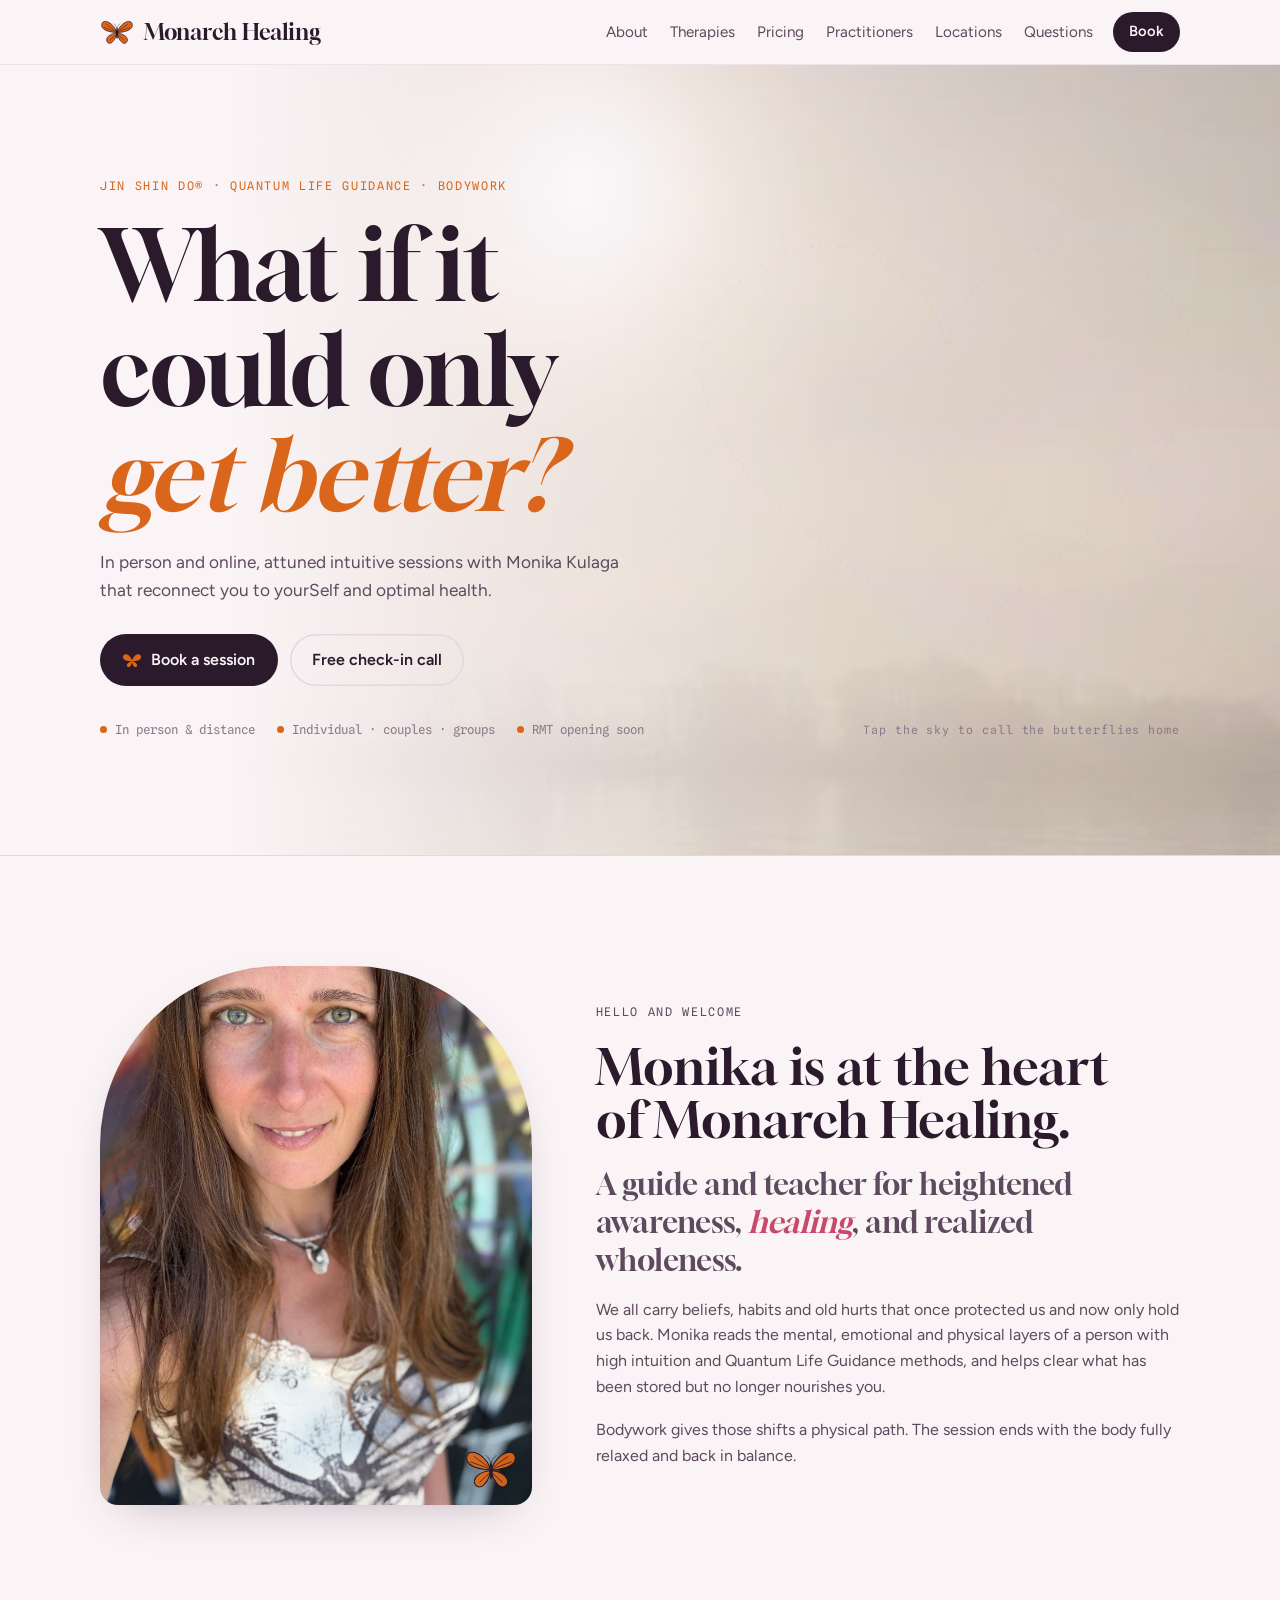
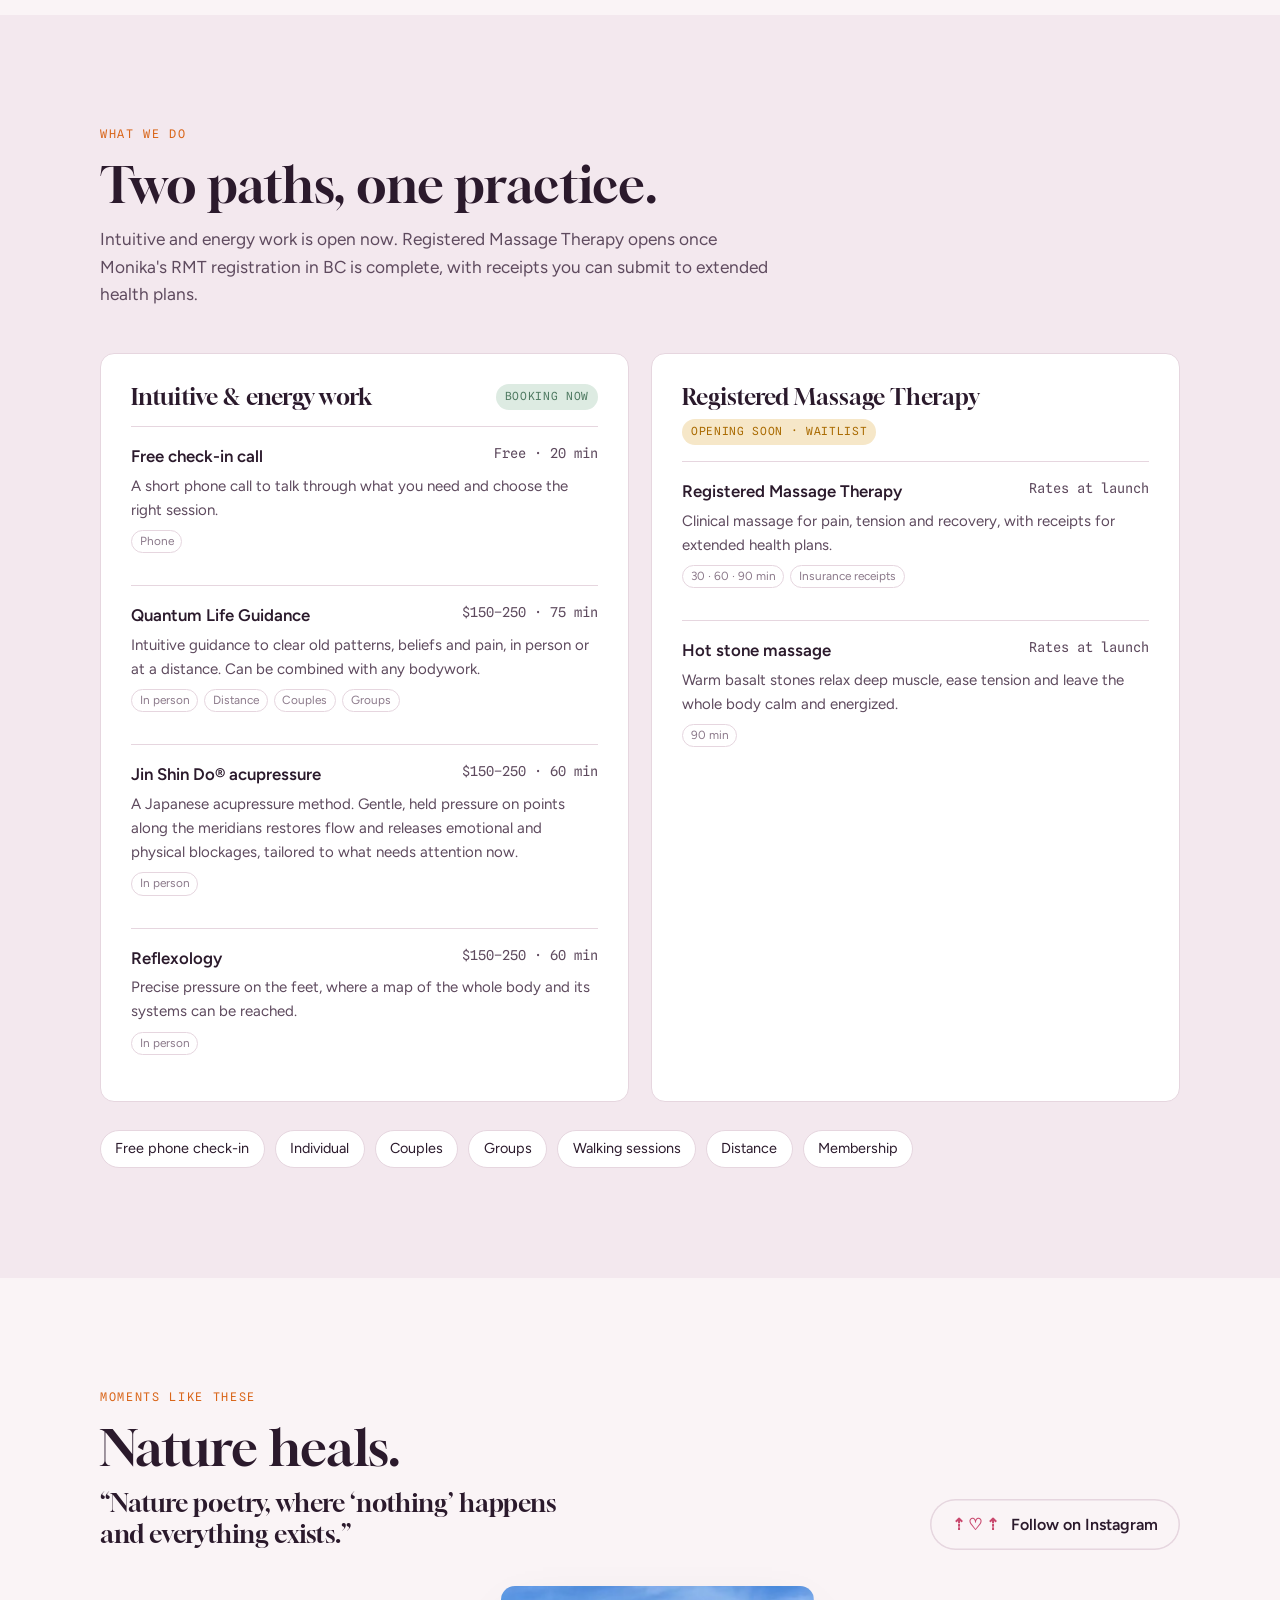
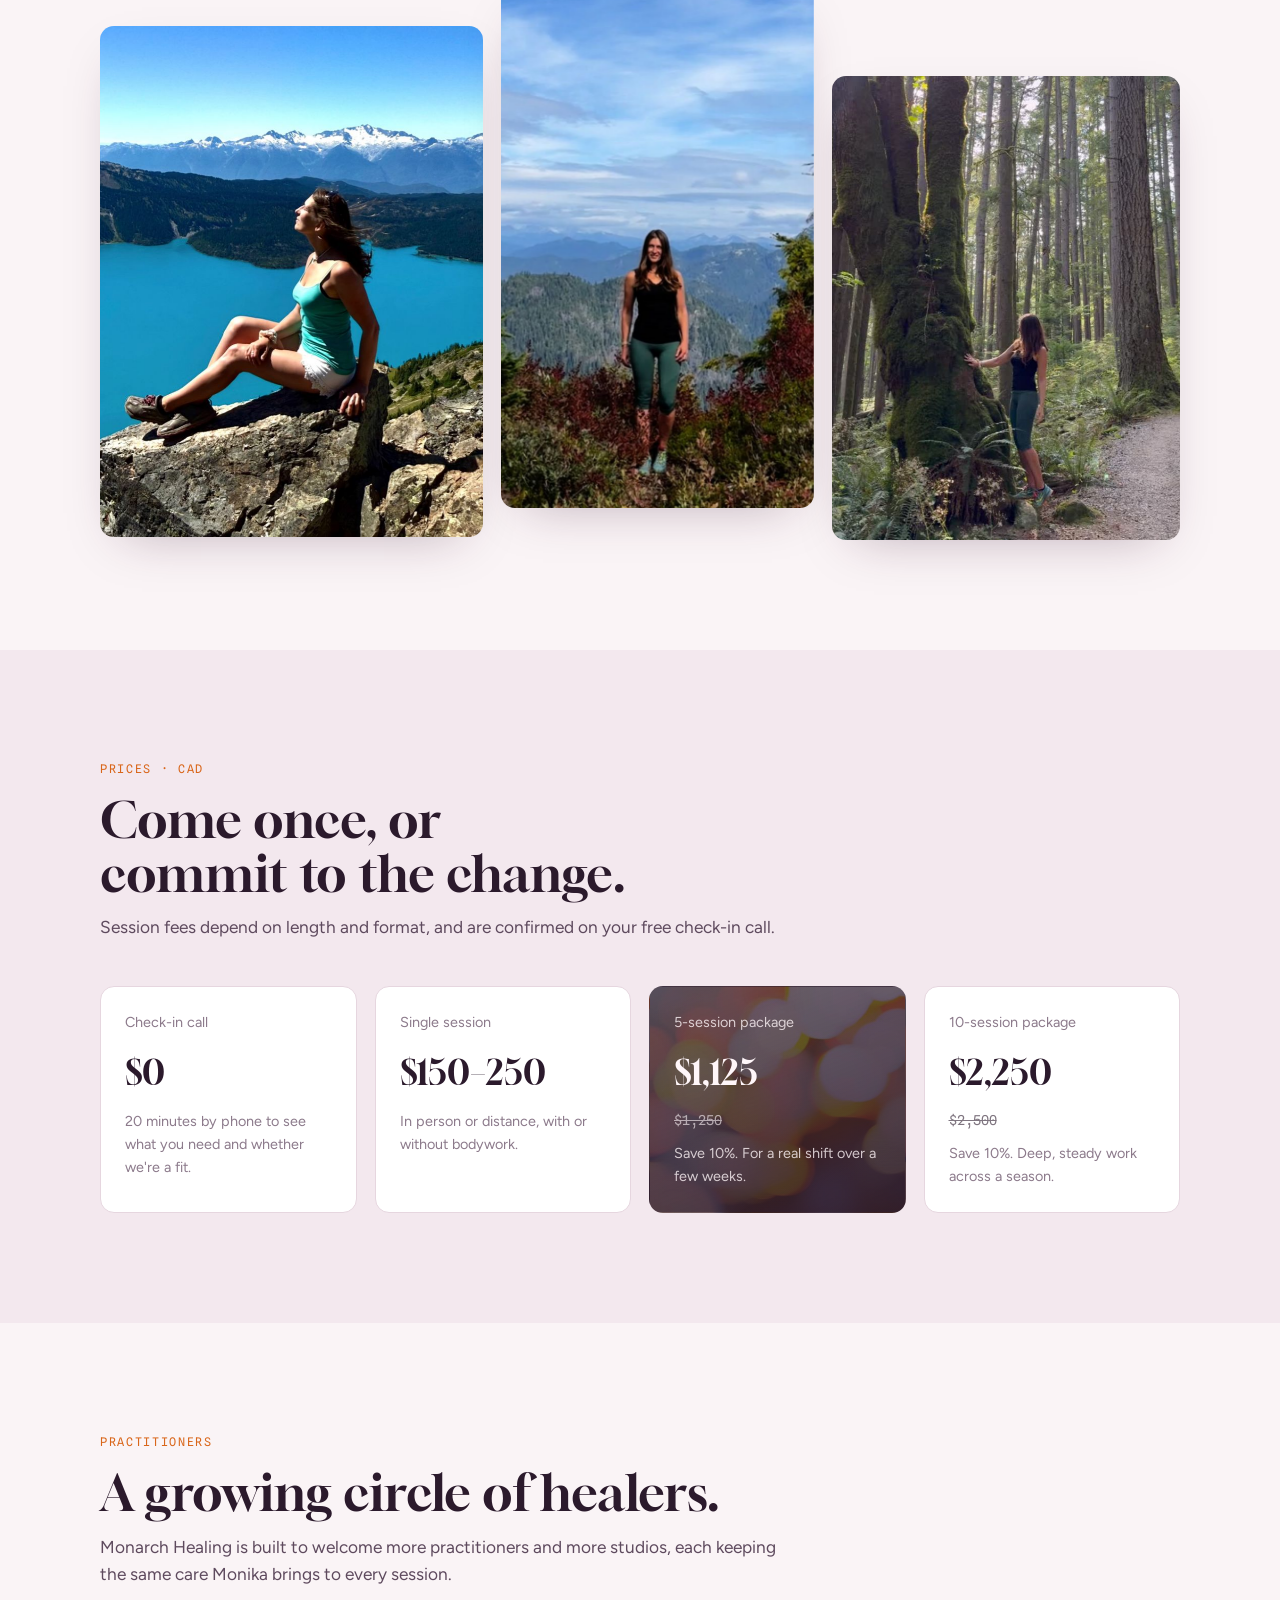
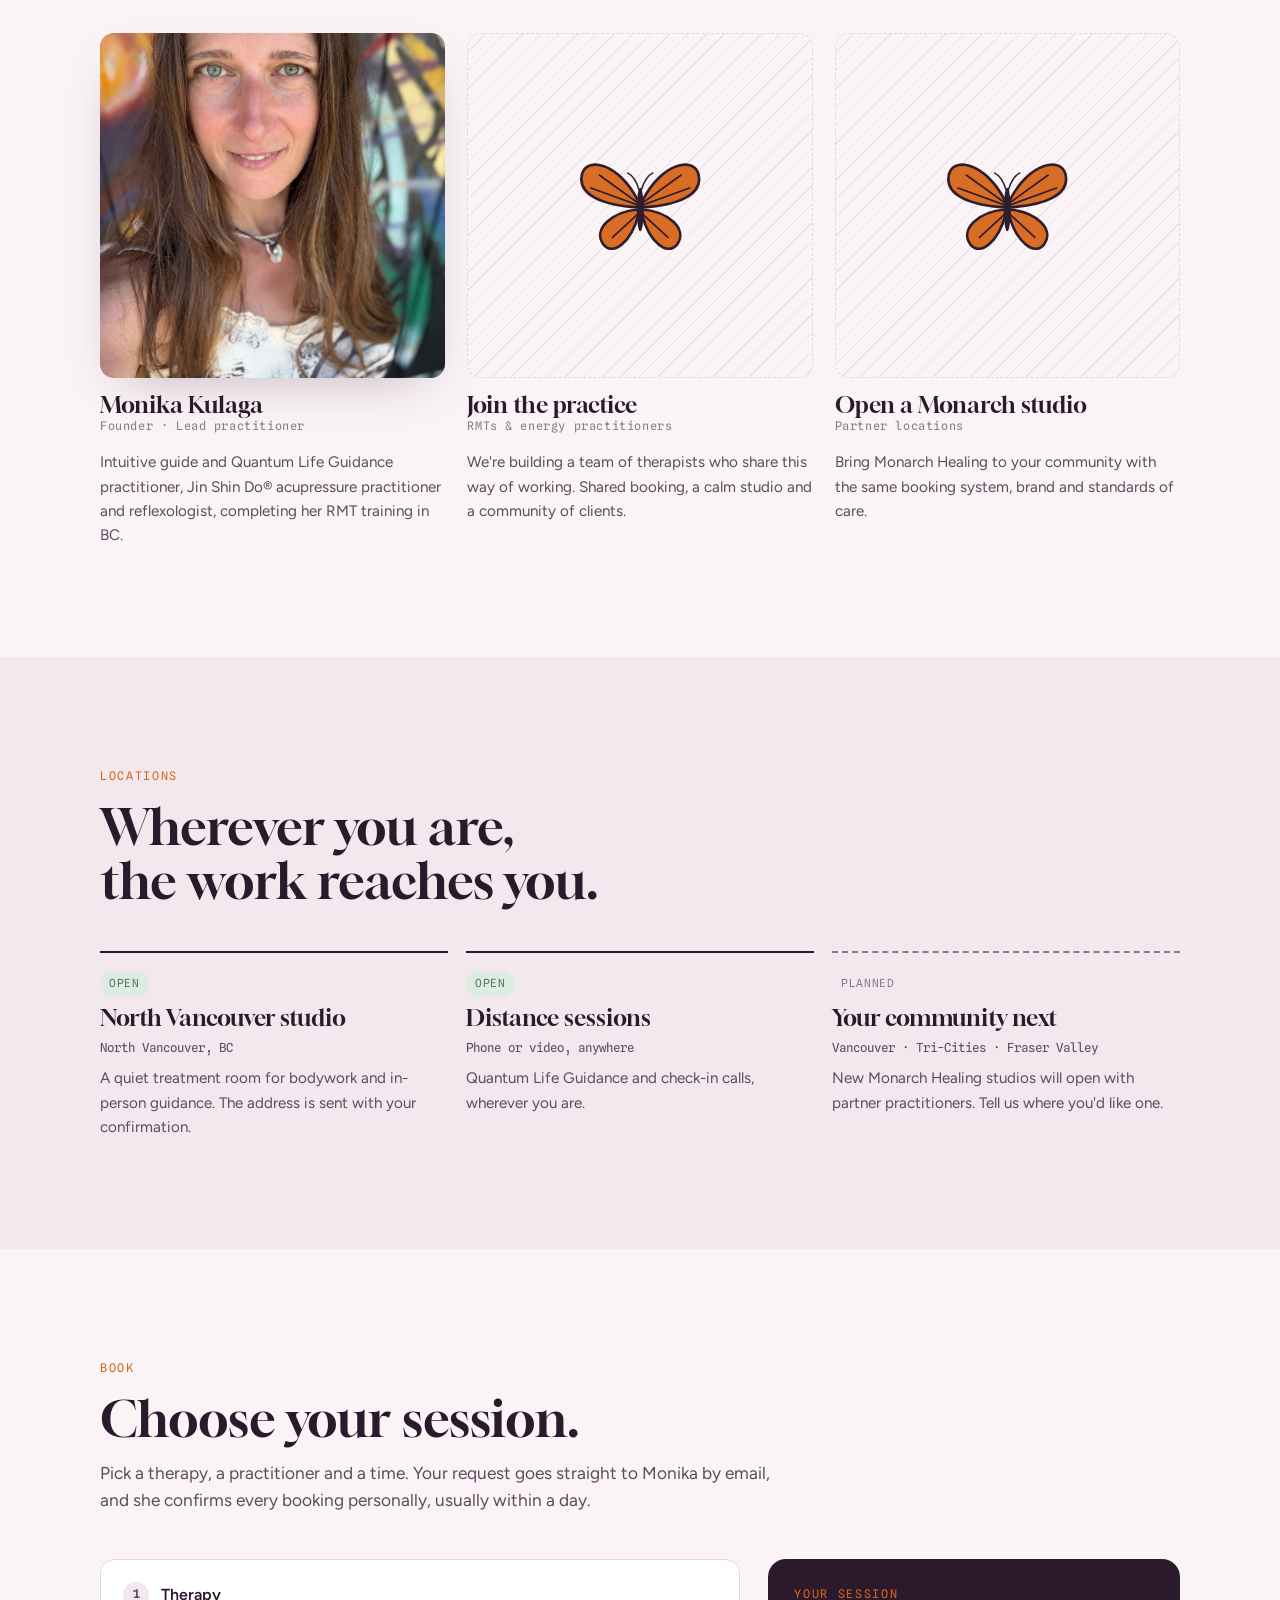
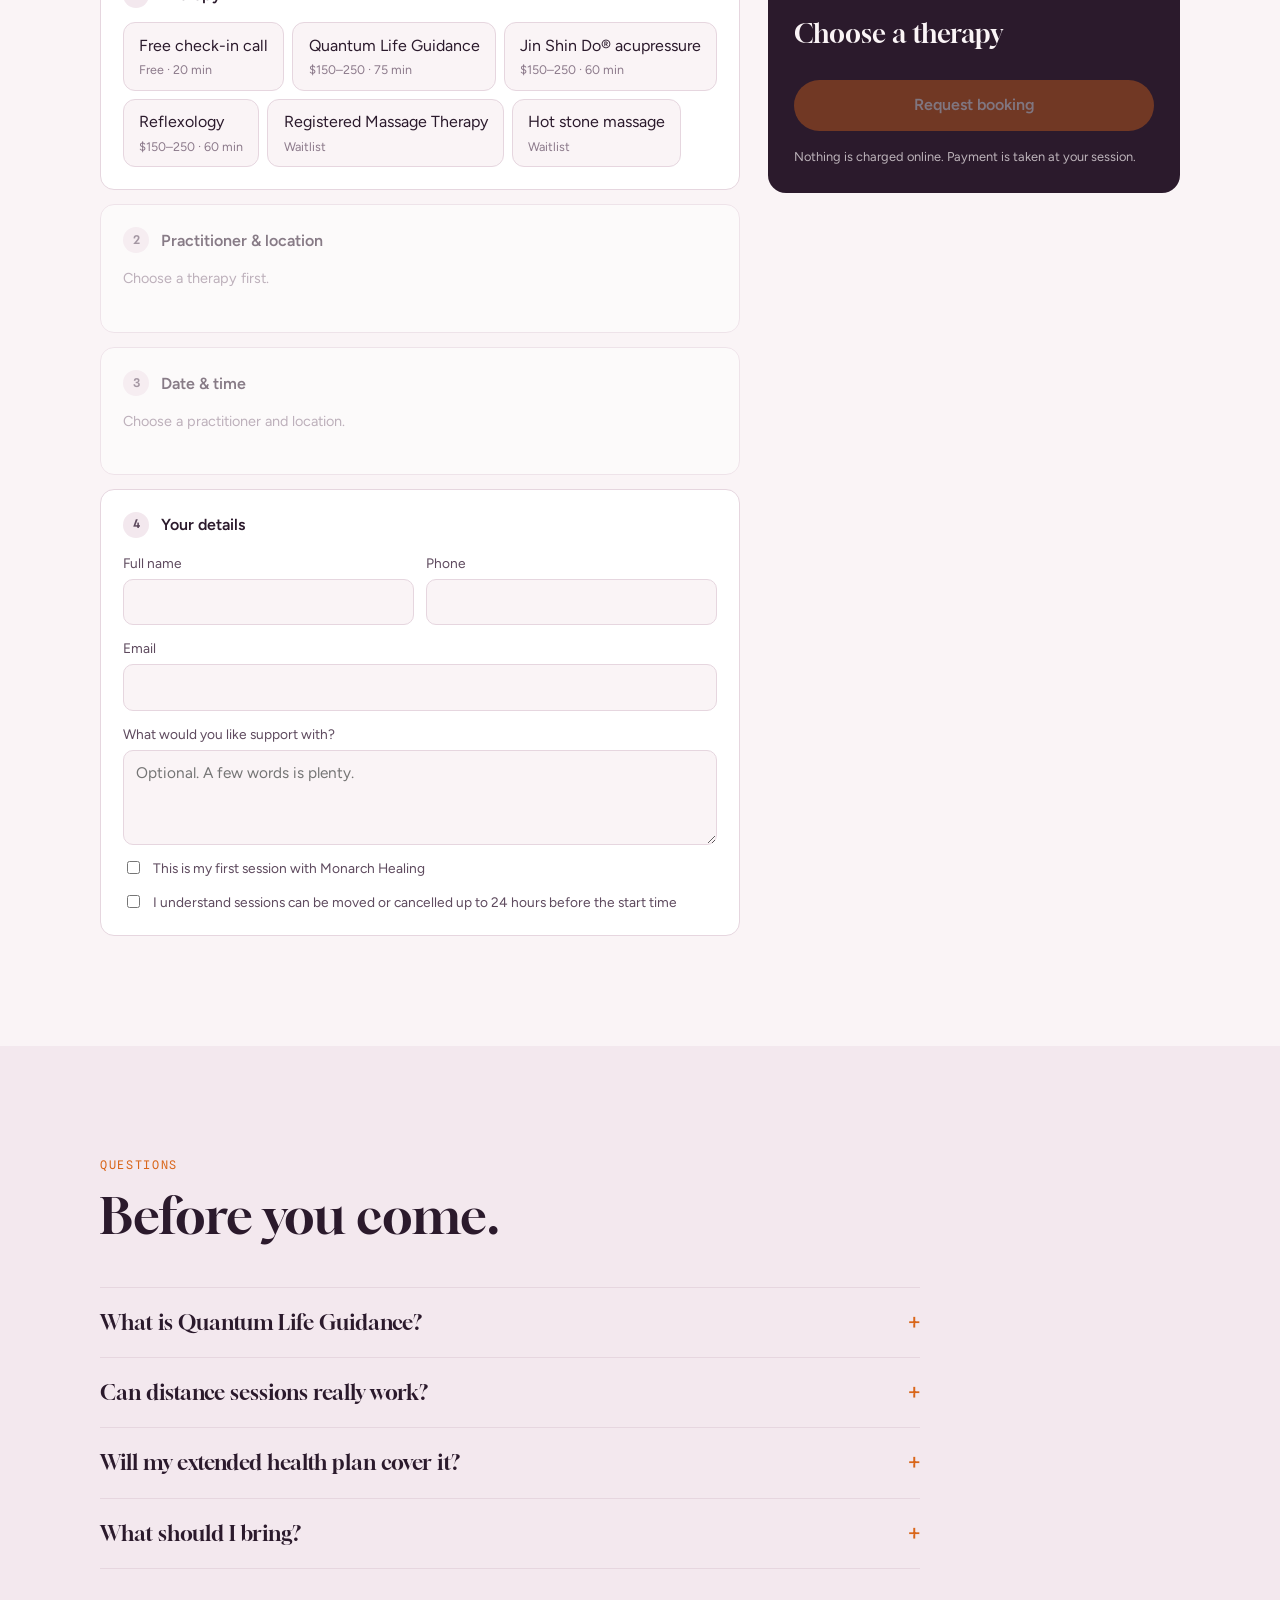
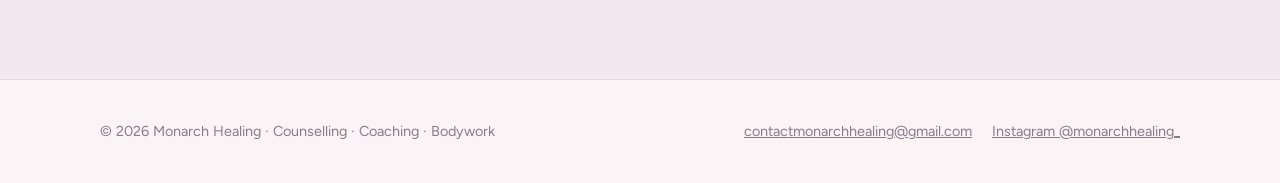
==== commit 2eb8928c: "Mobile: menu, no sideways scroll on small phones, larger tap targets Co-Authored-By: Claude Opus 5.5" ====
--- a/index.html
+++ b/index.html
@@ -47,7 +47,7 @@
   --vein:#120A11; --on-accent:#1A0E14; --shadow:0 18px 50px -24px rgba(0,0,0,.7); --fog-o:.28;
 }
 *{box-sizing:border-box}
-html{scroll-behavior:smooth}
+html{scroll-behavior:smooth;scroll-padding-top:76px}
 body{background:var(--ground);color:var(--ink);font-family:var(--body);font-size:16px;line-height:1.6;-webkit-font-smoothing:antialiased}
 .wrap{max-width:1160px;margin:0 auto;padding-inline:clamp(16px,4vw,40px)}
 h1,h2,h3{font-family:var(--display);font-weight:400;line-height:1.08;text-wrap:balance;margin:0}
@@ -81,7 +81,23 @@
 .nav-links a:hover{color:var(--ink)}
 .nav .btn{padding:.55em 1.1em;font-size:.92rem}
 .practice-btn{background:var(--rose-soft);color:var(--rose);border:0;border-radius:999px;padding:.5em 1em;font-weight:600;font-size:.88rem;cursor:pointer}
-@media (max-width:820px){.nav-links{display:none}.nav .btn-primary{margin-left:auto}}
+.menu-btn{display:none;width:44px;height:44px;border:0;background:transparent;border-radius:12px;cursor:pointer;place-items:center;color:var(--ink)}
+.menu-btn span,.menu-btn span::before,.menu-btn span::after{display:block;width:20px;height:2px;background:currentColor;border-radius:2px;position:relative;transition:transform .3s,opacity .2s}
+.menu-btn span::before,.menu-btn span::after{content:"";position:absolute;left:0}
+.menu-btn span::before{top:-6px}.menu-btn span::after{top:6px}
+.menu-btn[aria-expanded="true"] span{background:transparent}
+.menu-btn[aria-expanded="true"] span::before{transform:translateY(6px) rotate(45deg)}
+.menu-btn[aria-expanded="true"] span::after{transform:translateY(-6px) rotate(-45deg)}
+@media (max-width:820px){
+  .nav .wrap{gap:10px}
+  .brand{white-space:nowrap;font-size:1.2rem;padding-block:8px}
+  .nav .btn-primary{margin-left:auto}
+  .menu-btn{display:grid}
+  .nav-links{display:none;position:absolute;left:0;right:0;top:100%;flex-direction:column;gap:0;margin:0;padding:6px 16px 14px;background:var(--ground);border-bottom:1px solid var(--line);box-shadow:0 20px 30px -24px rgba(0,0,0,.35)}
+  .nav-links.open{display:flex}
+  .nav-links a{padding:14px 4px;font-size:1.05rem;border-bottom:1px solid var(--line);color:var(--ink)}
+  .nav-links a:last-child{border-bottom:0}
+}
 
 /* hero */
 .hero{position:relative;overflow:hidden;border-bottom:1px solid var(--line)}
@@ -125,7 +141,9 @@
 /* paths */
 .paths{display:grid;grid-template-columns:repeat(2,minmax(0,1fr));gap:22px}
 .path{background:var(--surface);border-radius:var(--r);padding:30px;display:grid;gap:16px;align-content:start;border:1px solid var(--line)}
-.path header{display:flex;justify-content:space-between;gap:12px;align-items:start}
+.path{min-width:0}
+.path header{display:flex;flex-wrap:wrap;justify-content:space-between;gap:10px 12px;align-items:start}
+.therapy>*{min-width:0}
 .pill{display:inline-flex;align-items:center;gap:6px;font-family:var(--mono);font-size:.7rem;letter-spacing:.06em;text-transform:uppercase;padding:.35em .8em;border-radius:999px;white-space:nowrap}
 .pill.open{background:var(--sage-soft);color:var(--sage)}
 .pill.soon{background:var(--amber-soft);color:var(--amber)}
@@ -265,6 +283,14 @@
 .toast{position:fixed;left:50%;bottom:calc(20px + env(safe-area-inset-bottom,0px));transform:translate(-50%,calc(100% + 60px));visibility:hidden;background:var(--ink);color:var(--ground);padding:.8em 1.2em;border-radius:999px;font-size:.92rem;transition:transform .4s cubic-bezier(.2,.8,.2,1);z-index:50;max-width:calc(100% - 32px)}
 .toast.show{transform:translate(-50%,0);visibility:visible}
 #liftoff{position:fixed;inset:0;pointer-events:none;z-index:60;width:100%;height:100%}
+@media (max-width:560px){
+  .step,.path{padding:18px}
+  .summary{padding:22px}
+  .choice{padding:.7em .9em;min-height:44px}
+  footer a{display:inline-block;padding:10px 0}
+  .hero-ctas .btn{flex:1 1 auto;justify-content:center}
+  section.band{padding-block:56px}
+}
 @media (prefers-reduced-motion:reduce){*{animation:none!important;transition:none!important;scroll-behavior:auto!important}}
 </style>
 
@@ -293,14 +319,16 @@
       <svg viewBox="0 0 120 96" aria-hidden="true"><use href="#bfly"/></svg>
       Monarch Healing
     </a>
-    <div class="nav-links">
+    <div class="nav-links" id="navLinks">
       <a href="#welcome">About</a>
       <a href="#therapies">Therapies</a>
       <a href="#pricing">Pricing</a>
       <a href="#team">Practitioners</a>
       <a href="#locations">Locations</a>
+      <a href="#faq">Questions</a>
     </div>
         <a class="btn btn-primary" href="#book">Book</a>
+    <button class="menu-btn" id="menuBtn" type="button" aria-label="Menu" aria-expanded="false" aria-controls="navLinks"><span></span></button>
   </div>
 </nav>
 
@@ -621,6 +649,11 @@
 function statusPill(s){const m={requested:["req","Requested"],confirmed:["open","Confirmed"],waitlist:["soon","Waitlist"],cancelled:["no","Cancelled"]}[s]||["no",s];return `<span class="pill ${m[0]}">${m[1]}</span>`}
 
 renderPaths();renderTeam();renderLocs();renderBooking();
+
+/* ---------- mobile menu ---------- */
+(function(){const b=$("#menuBtn"),m=$("#navLinks");const set=o=>{m.classList.toggle("open",o);b.setAttribute("aria-expanded",o)};
+b.addEventListener("click",()=>set(!m.classList.contains("open")));m.addEventListener("click",e=>{if(e.target.closest("a"))set(false)});
+document.addEventListener("keydown",e=>{if(e.key==="Escape")set(false)});})();
 
 /* ---------- butterfly sky ---------- */
 (function(){
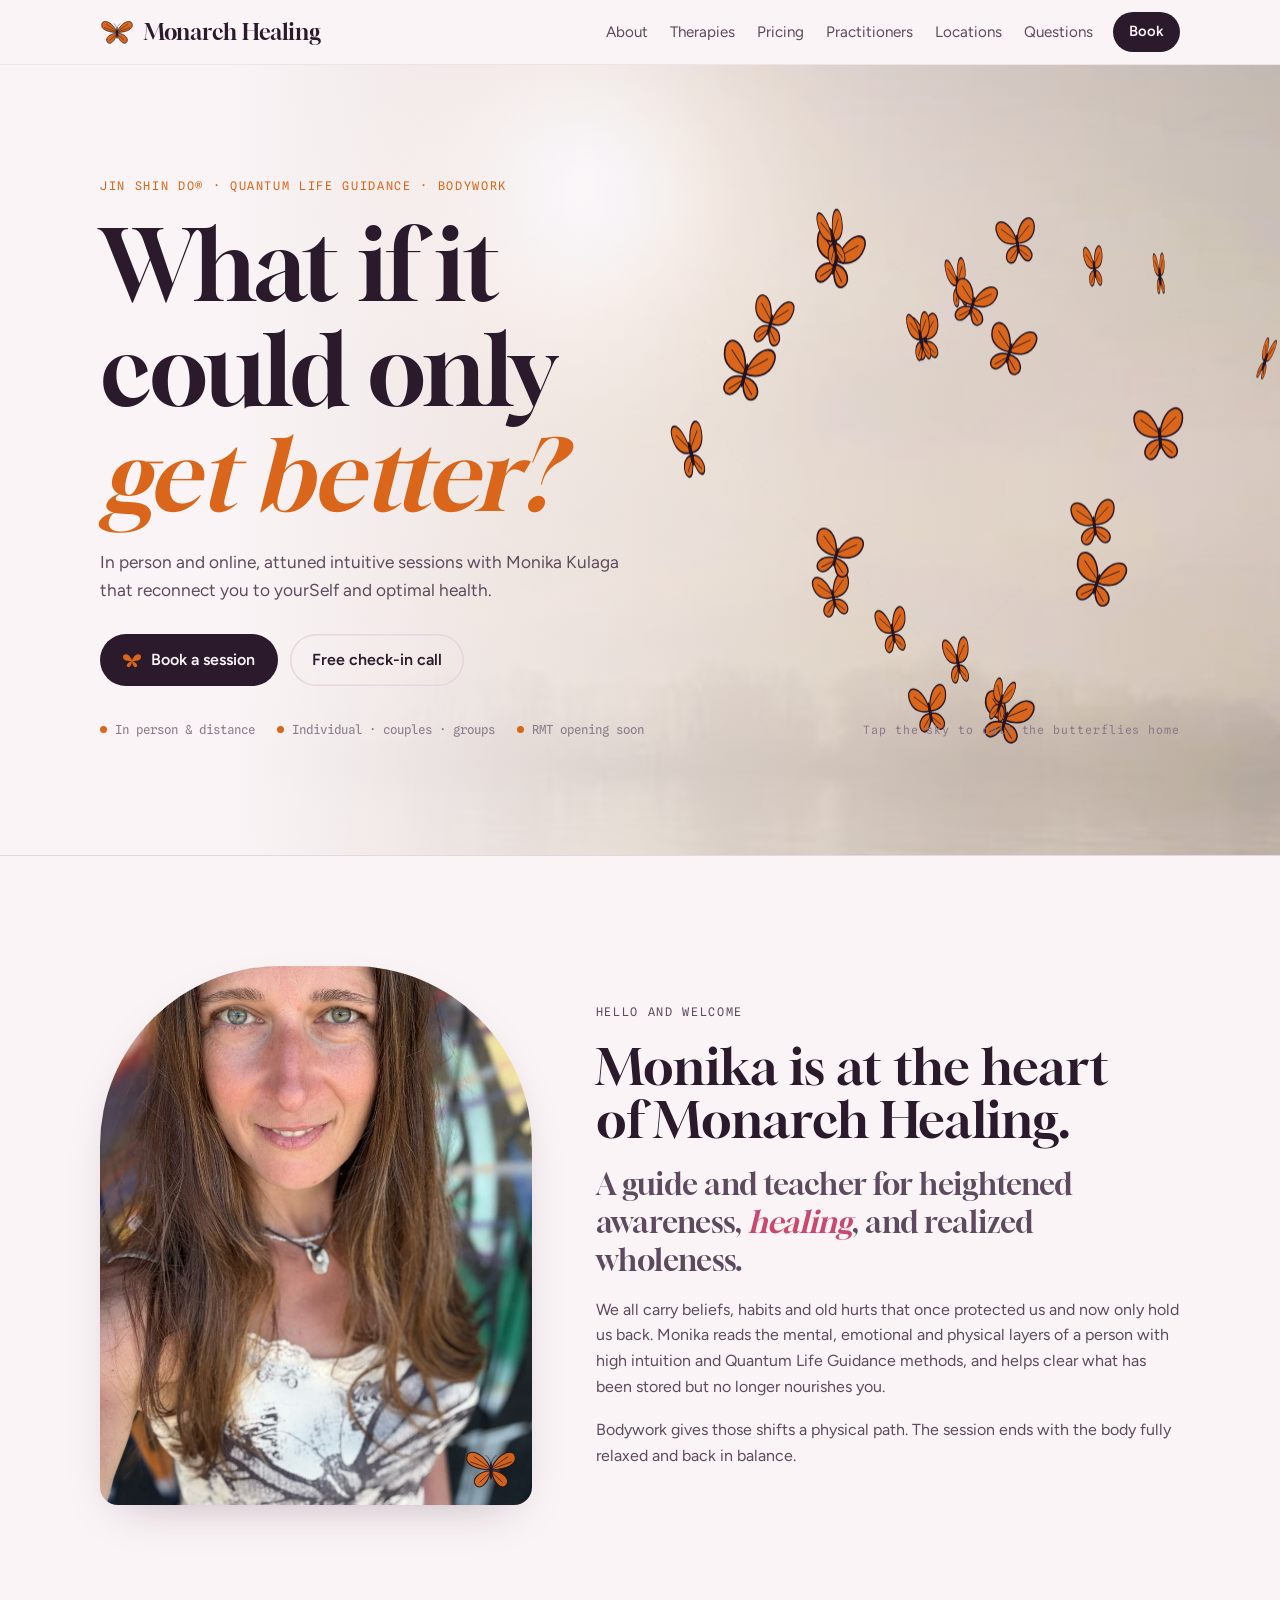
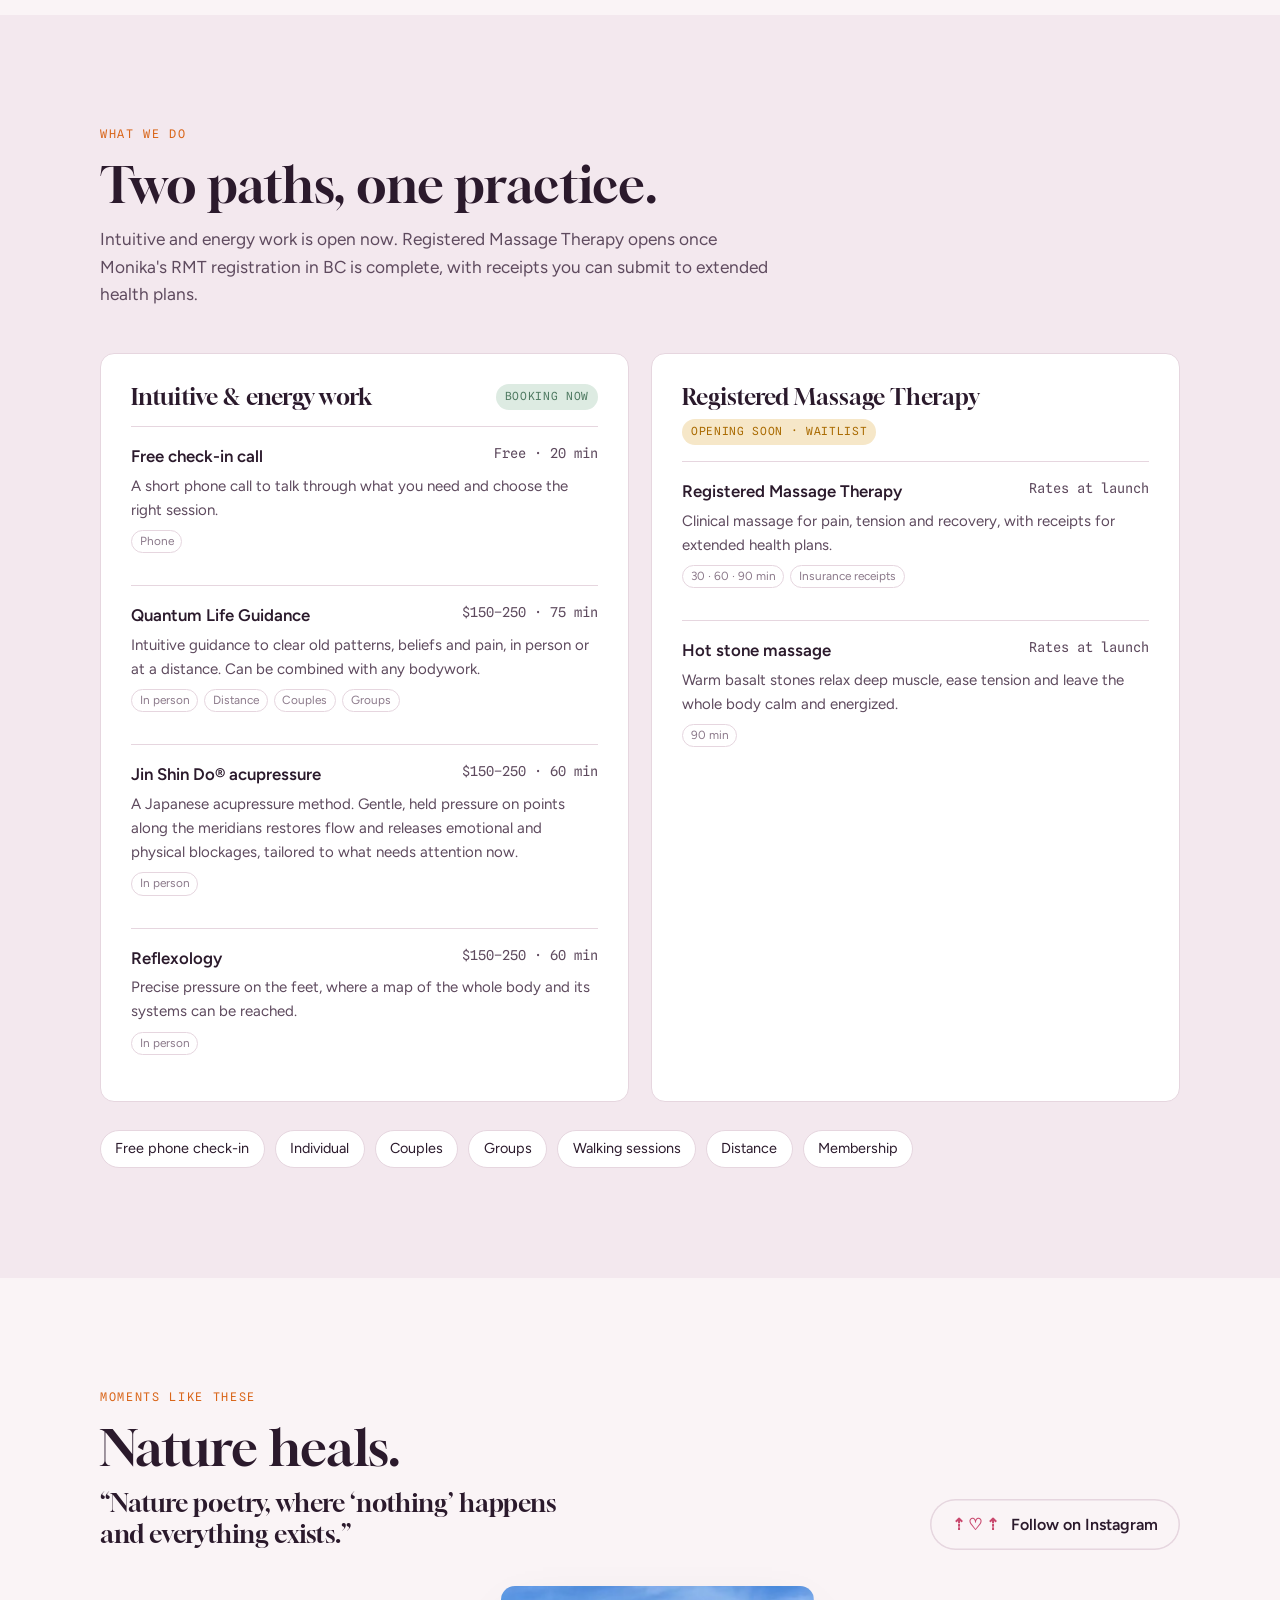
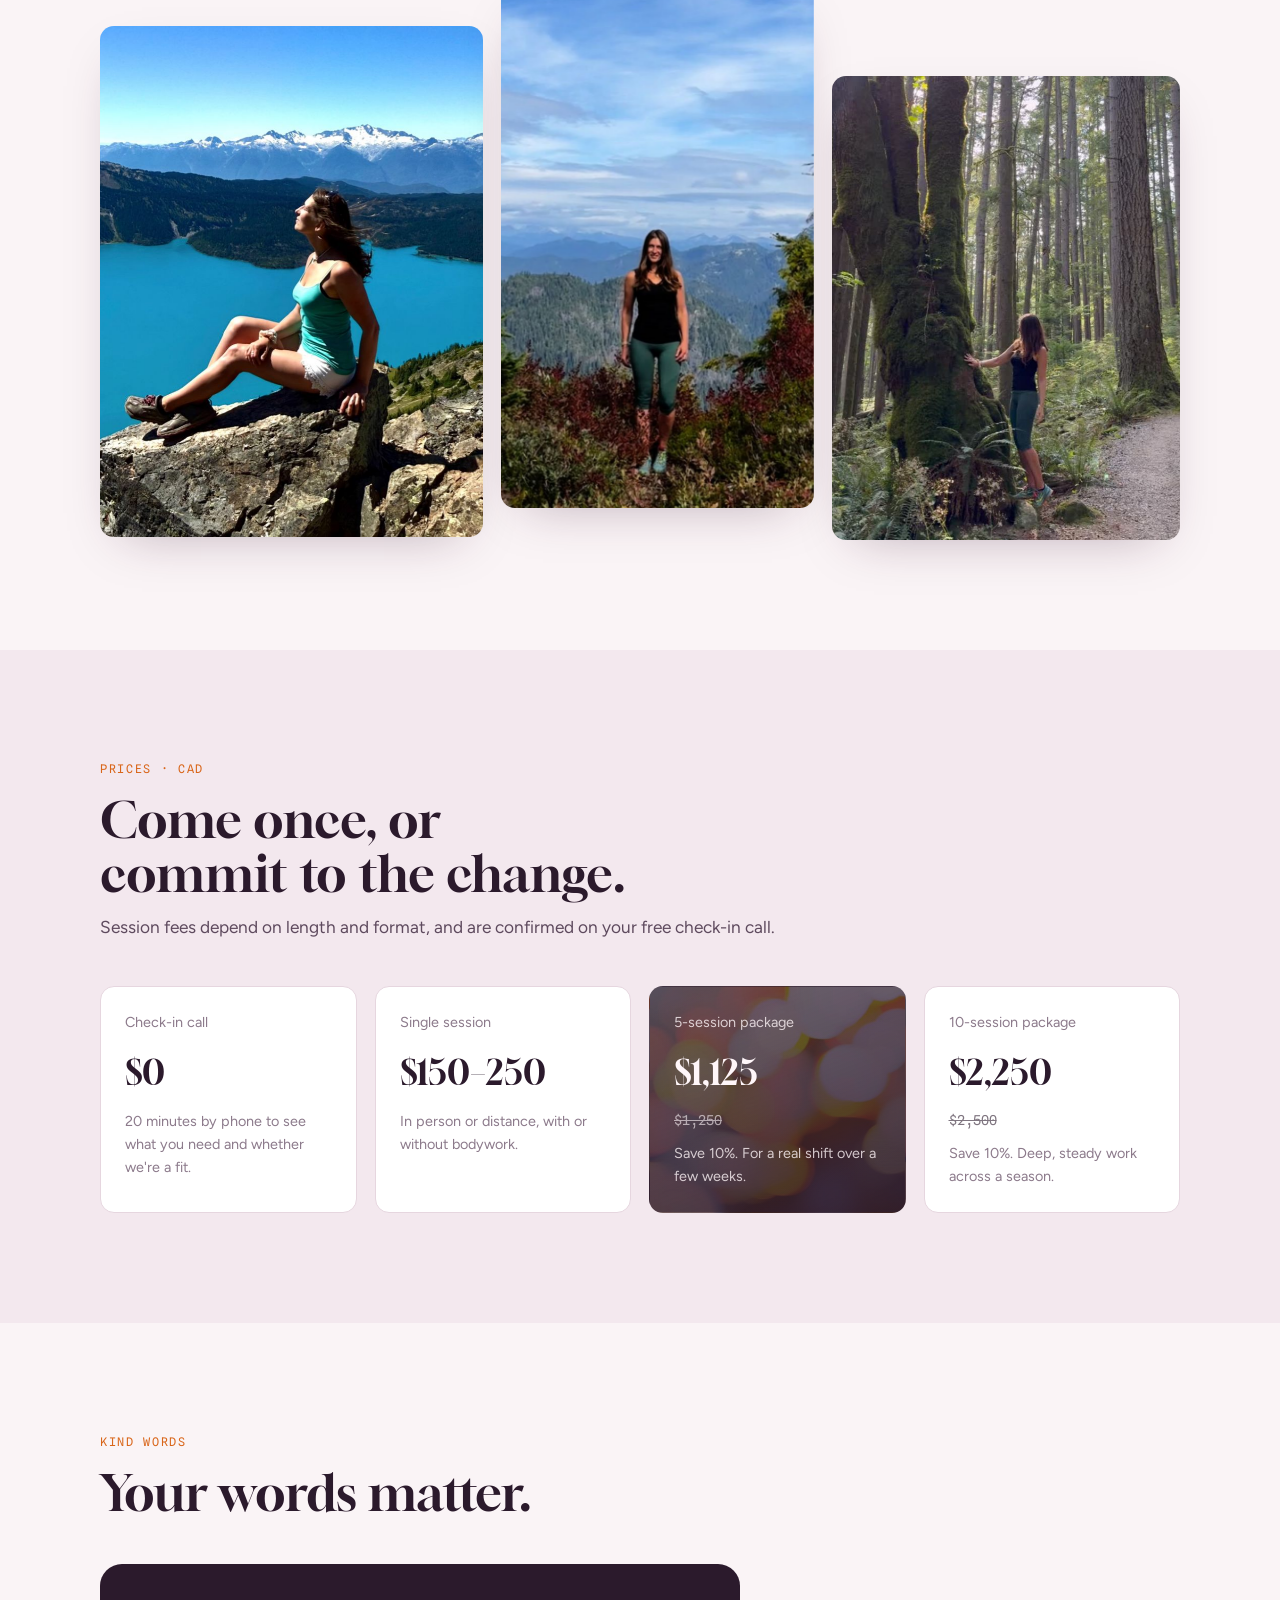
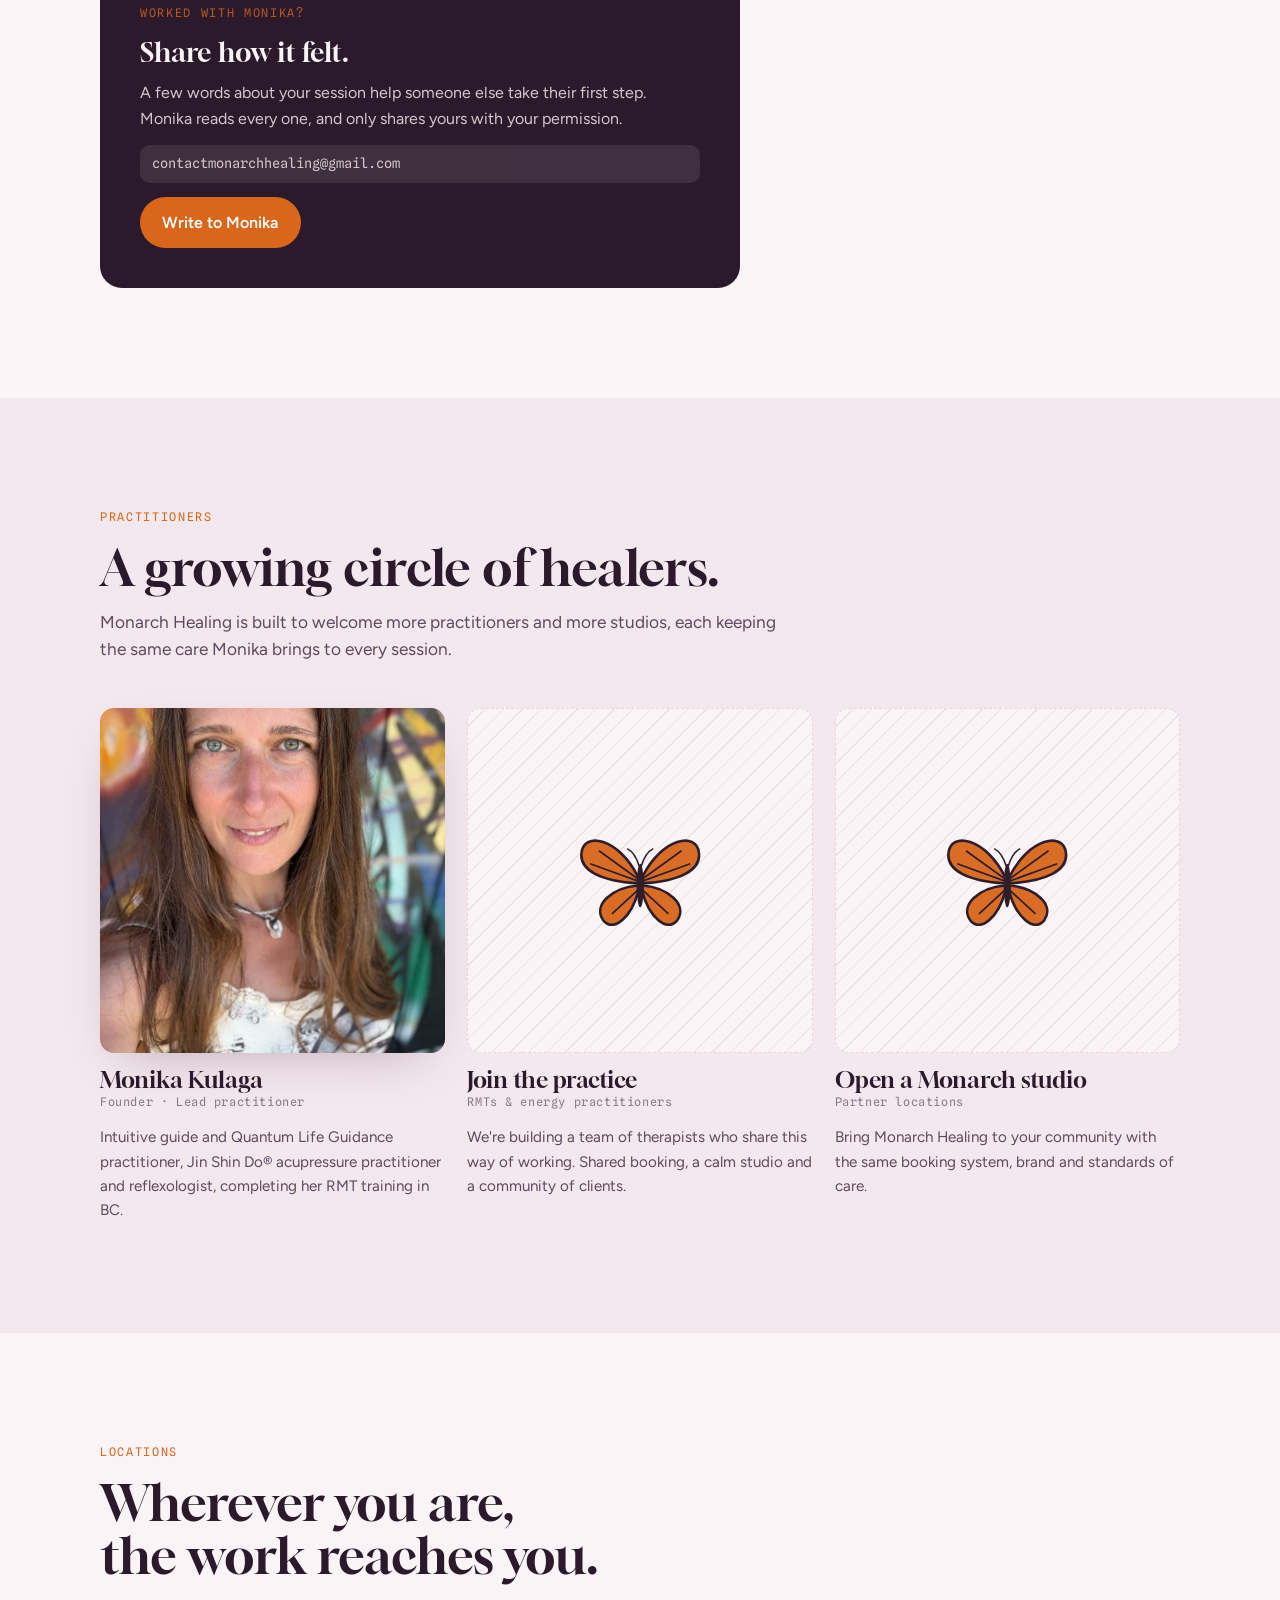
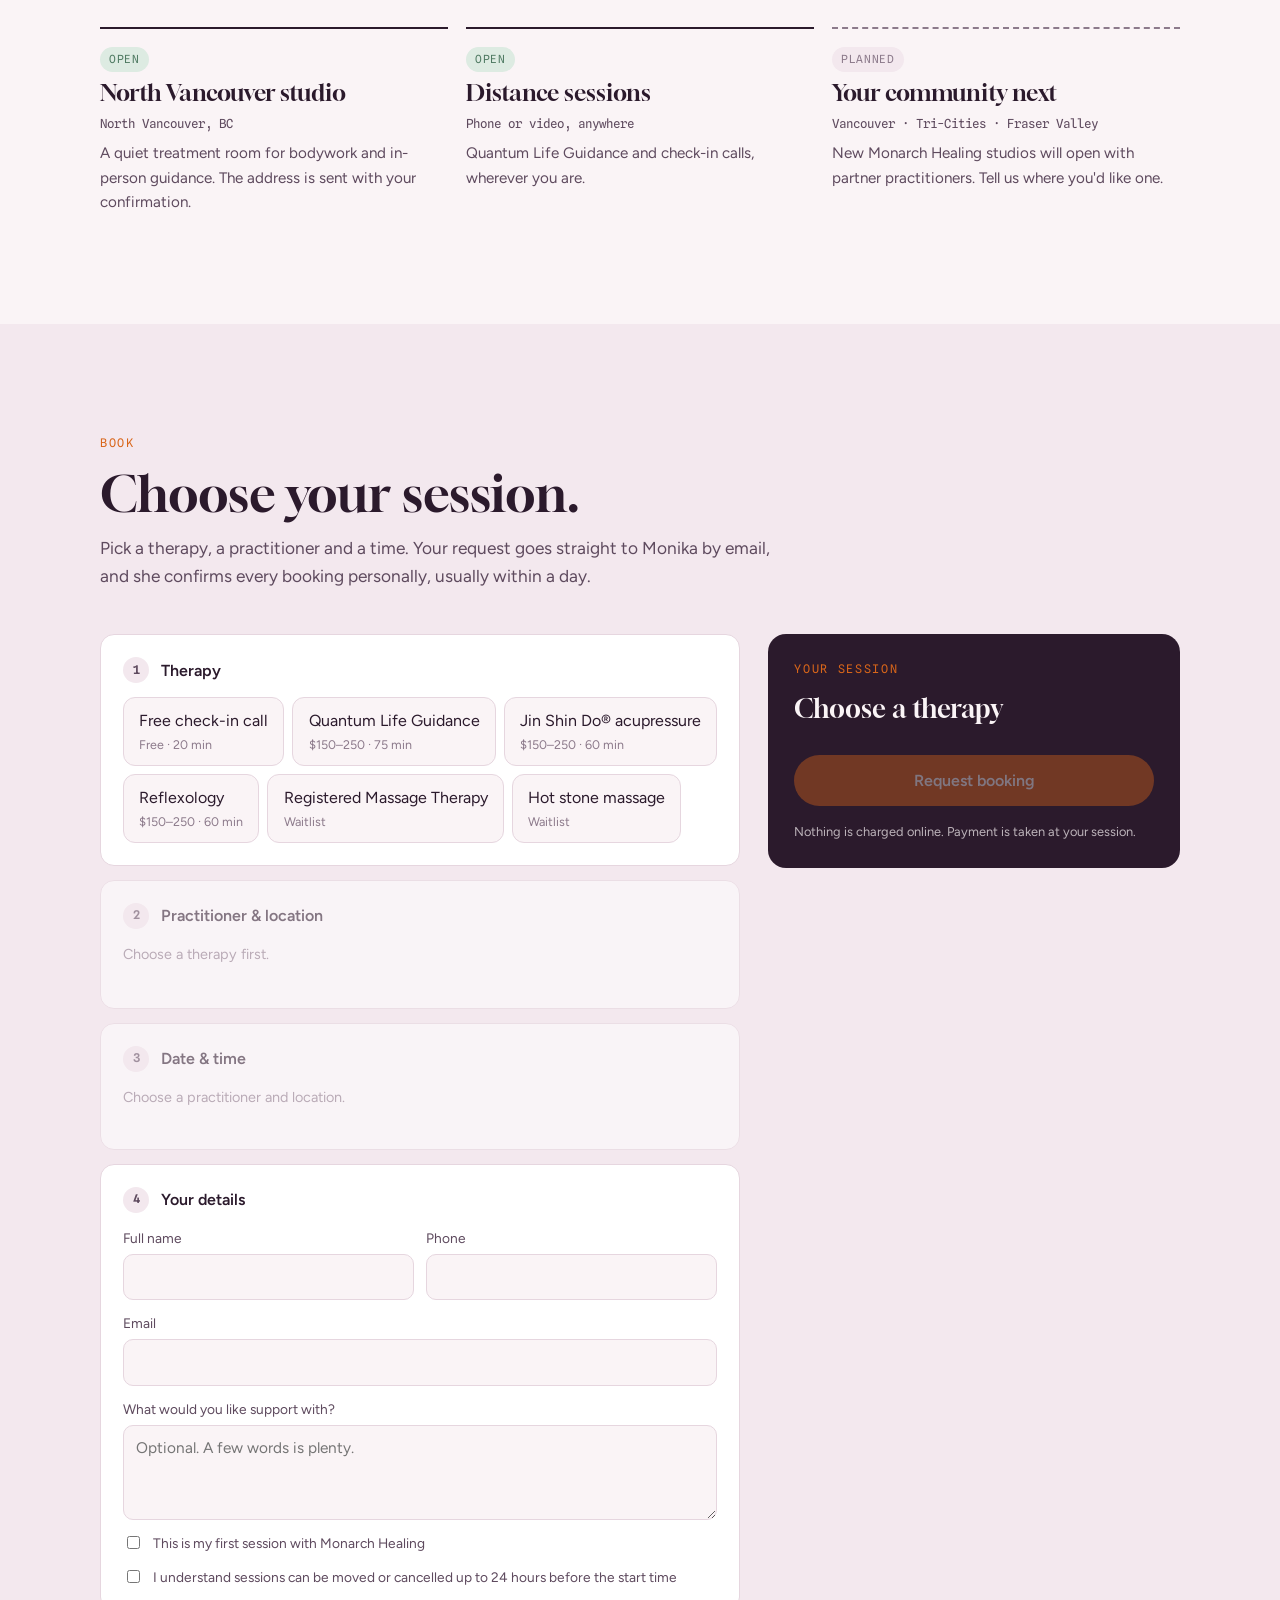
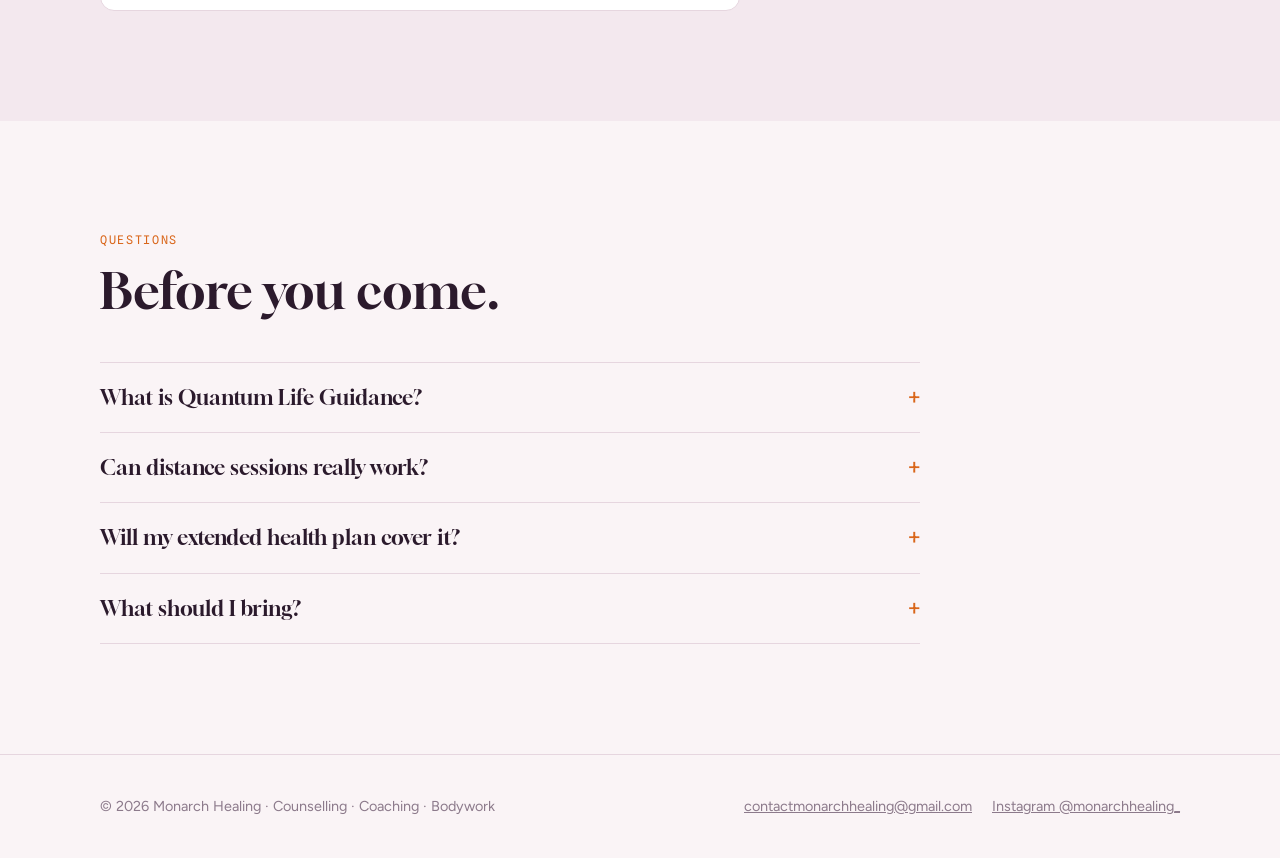
==== commit 81a3a21c: "Add Kind words testimonial section (ready for real client quotes) Co-Authored-By: Claude Opus 5.5 <n" ====
--- a/index.html
+++ b/index.html
@@ -28,7 +28,7 @@
   --display:"Gloock","Iowan Old Style","Georgia",serif;
   --body:"Figtree","Segoe UI",system-ui,-apple-system,sans-serif;
   --mono:"Spline Sans Mono",ui-monospace,"SF Mono",Menlo,monospace;
-  --r:14px; --fog-o:.75; --wash:var(--ground); --shadow:0 18px 50px -24px rgba(60,20,50,.35);
+  --r:14px; --fly:url("data:image/svg+xml,%3Csvg xmlns='http://www.w3.org/2000/svg' viewBox='0 0 120 96'%3E%3Cpath d='M58 44 C40 8 8 2 6 22 C4 38 24 48 58 50Z M58 52 C34 54 16 70 26 84 C36 96 52 80 58 58Z M62 44 C80 8 112 2 114 22 C116 38 96 48 62 50Z M62 52 C86 54 104 70 94 84 C84 96 68 80 62 58Z'/%3E%3C/svg%3E"); --fog-o:.75; --wash:var(--ground); --shadow:0 18px 50px -24px rgba(60,20,50,.35);
 }
 @media (prefers-color-scheme:dark){:root:not([data-theme="light"]){
   color-scheme:dark;
@@ -172,6 +172,31 @@
 .moments-head{display:flex;flex-wrap:wrap;justify-content:space-between;gap:20px;align-items:end;margin-bottom:36px}
 .sig{font-family:var(--mono);color:var(--rose);letter-spacing:.2em}
 @media (max-width:760px){.moments{grid-template-columns:1fr 1fr}.moments figure:nth-child(3){display:none}.moments figure:nth-child(1){margin-top:30px}}
+
+/* kind words */
+.kw{display:grid;grid-template-columns:minmax(0,1.5fr) minmax(0,1fr);gap:28px;align-items:stretch}
+.kw-stage{position:relative;background:var(--surface);border:1px solid var(--line);border-radius:22px;padding:clamp(28px,5vw,52px);min-height:320px;display:grid;overflow:hidden}
+.kw-stage::before{content:"";position:absolute;right:-40px;top:-30px;width:220px;height:176px;background:var(--monarch);opacity:.08;-webkit-mask:var(--fly) center/contain no-repeat;mask:var(--fly) center/contain no-repeat;transform:rotate(14deg)}
+.kw-slide{grid-area:1/1;display:grid;gap:22px;align-content:center;opacity:0;transform:translateY(14px);transition:opacity .8s ease,transform .8s cubic-bezier(.2,.8,.2,1);pointer-events:none}
+.kw-slide.on{opacity:1;transform:none;pointer-events:auto}
+.kw-slide blockquote{margin:0;font-family:var(--display);font-size:clamp(1.35rem,2.6vw,1.9rem);line-height:1.3;text-wrap:pretty}
+.kw-slide blockquote::before{content:"“";display:block;font-size:3.4rem;line-height:.6;color:var(--rose);margin-bottom:10px}
+.kw-who{display:flex;align-items:center;gap:12px;font-size:.95rem}
+.kw-who b{font-weight:600}
+.kw-who span{color:var(--ink-3);font-family:var(--mono);font-size:.75rem;letter-spacing:.04em}
+.kw-av{width:40px;height:40px;border-radius:50%;display:grid;place-items:center;background:var(--rose-soft);color:var(--rose);font-weight:600}
+.kw-nav{display:flex;gap:8px;align-items:center;margin-top:18px}
+.kw-dot{width:26px;height:26px;border:0;background:transparent;cursor:pointer;display:grid;place-items:center;padding:0}
+.kw-dot::after{content:"";width:8px;height:8px;border-radius:50%;background:var(--line);transition:width .3s,background .3s}
+.kw-dot[aria-current="true"]::after{width:22px;border-radius:6px;background:var(--monarch)}
+.kw-invite{background:var(--ink);color:var(--ground);border-radius:22px;padding:clamp(26px,4vw,40px);display:grid;gap:14px;align-content:center}
+.kw-invite h3{font-size:1.7rem}
+.kw-invite p{opacity:.8}
+.kw-invite .mail{font-family:var(--mono);font-size:.85rem;background:color-mix(in srgb,var(--ground) 12%,transparent);padding:.6em .9em;border-radius:10px;word-break:break-all;user-select:all}
+.kw-invite .btn{background:var(--monarch);color:var(--on-accent);justify-self:start}
+.kw-sample{position:absolute;left:18px;top:14px;font-family:var(--mono);font-size:.66rem;letter-spacing:.1em;text-transform:uppercase;color:var(--amber);background:var(--amber-soft);padding:.25em .7em;border-radius:999px;z-index:1}
+.kw.solo{grid-template-columns:1fr;max-width:640px}
+@media (max-width:820px){.kw{grid-template-columns:1fr}.kw-stage{min-height:0}}
 
 /* pricing */
 .pricing{display:grid;grid-template-columns:repeat(4,minmax(0,1fr));gap:18px}
@@ -415,7 +440,26 @@
   </div>
 </section>
 
-<section class="band" id="team">
+<section class="band" id="kind-words">
+  <div class="wrap">
+    <div class="section-head">
+      <p class="eyebrow">Kind words</p>
+      <h2>In their own words.</h2>
+    </div>
+    <div class="kw" id="kwEl">
+      <div id="kwStageWrap"></div>
+      <aside class="kw-invite">
+        <p class="eyebrow" style="color:var(--monarch)">Worked with Monika?</p>
+        <h3>Share how it felt.</h3>
+        <p>A few words about your session help someone else take their first step. Monika reads every one, and only shares yours with your permission.</p>
+        <p class="mail">contactmonarchhealing@gmail.com</p>
+        <a class="btn" href="mailto:contactmonarchhealing@gmail.com?subject=My%20experience%20with%20Monarch%20Healing">Write to Monika</a>
+      </aside>
+    </div>
+  </div>
+</section>
+
+<section class="band alt" id="team">
   <div class="wrap">
     <div class="section-head">
       <p class="eyebrow">Practitioners</p>
@@ -426,7 +470,7 @@
   </div>
 </section>
 
-<section class="band alt" id="locations">
+<section class="band" id="locations">
   <div class="wrap">
     <div class="section-head">
       <p class="eyebrow">Locations</p>
@@ -436,7 +480,7 @@
   </div>
 </section>
 
-<section class="band" id="book">
+<section class="band alt" id="book">
   <div class="wrap">
     <div class="section-head">
       <p class="eyebrow">Book</p>
@@ -475,7 +519,7 @@
   </div>
 </section>
 
-<section class="band alt" id="faq">
+<section class="band" id="faq">
   <div class="wrap">
     <div class="section-head"><p class="eyebrow">Questions</p><h2>Before you come.</h2></div>
     <div class="faq">
@@ -517,6 +561,10 @@
   {id:"distance",name:"Distance sessions",area:"Phone or video, anywhere",desc:"Quantum Life Guidance and check-in calls, wherever you are."},
   {id:"next",name:"Your community next",area:"Vancouver · Tri-Cities · Fraser Valley",future:true,desc:"New Monarch Healing studios will open with partner practitioners. Tell us where you'd like one."}
 ];
+/* Real client words only, shared with permission. Add entries like:
+   {quote:"…", name:"Jane D.", detail:"Quantum Life Guidance · 2026"} */
+const TESTIMONIALS=[];
+const SAMPLE_TESTIMONIALS=[];
 const FORMATS=["Individual","Couples","Group","Walking"];
 const HOURS={2:["10:00","11:30","13:30","15:00","16:30"],3:["10:00","11:30","13:30","15:00","16:30"],4:["12:00","13:30","15:00","16:30","18:00"],5:["10:00","11:30","13:30","15:00"],6:["10:00","11:30","13:30"]};
 
@@ -654,6 +702,22 @@
 (function(){const b=$("#menuBtn"),m=$("#navLinks");const set=o=>{m.classList.toggle("open",o);b.setAttribute("aria-expanded",o)};
 b.addEventListener("click",()=>set(!m.classList.contains("open")));m.addEventListener("click",e=>{if(e.target.closest("a"))set(false)});
 document.addEventListener("keydown",e=>{if(e.key==="Escape")set(false)});})();
+
+/* ---------- kind words ---------- */
+(function(){
+  const real=TESTIMONIALS.length>0, list=real?TESTIMONIALS:SAMPLE_TESTIMONIALS, wrap=$("#kwStageWrap");
+  if(!list.length){wrap.remove();$("#kwEl").classList.add("solo");$("#kind-words h2").textContent="Your words matter.";return}
+  const initial=n=>(n||"?").trim().charAt(0).toUpperCase();
+  wrap.innerHTML=`<div class="kw-stage" aria-roledescription="carousel" aria-label="Client testimonials">${real?"":'<span class="kw-sample">Example layout</span>'}${list.map((t,i)=>`<figure class="kw-slide${i?"":" on"}" role="group" aria-label="${i+1} of ${list.length}" style="margin:0"><blockquote>${esc(t.quote)}</blockquote><figcaption class="kw-who"><span class="kw-av" aria-hidden="true">${esc(initial(t.name))}</span><span style="display:grid;gap:2px"><b style="font-family:var(--body);font-size:.95rem;letter-spacing:0;color:var(--ink)">${esc(t.name)}</b><span>${esc(t.detail||"")}</span></span></figcaption></figure>`).join("")}</div>${list.length>1?`<div class="kw-nav" role="tablist">${list.map((_,i)=>`<button class="kw-dot" type="button" aria-label="Show testimonial ${i+1}" aria-current="${!i}" data-kw="${i}"></button>`).join("")}</div>`:""}`;
+  const slides=[...wrap.querySelectorAll(".kw-slide")],dots=[...wrap.querySelectorAll(".kw-dot")];let cur=0,timer=null;
+  const show=i=>{cur=(i+slides.length)%slides.length;slides.forEach((s,k)=>s.classList.toggle("on",k===cur));dots.forEach((d,k)=>d.setAttribute("aria-current",k===cur))};
+  const reduce=matchMedia("(prefers-reduced-motion: reduce)").matches;
+  const start=()=>{if(reduce||slides.length<2)return;clearInterval(timer);timer=setInterval(()=>show(cur+1),7000)};
+  wrap.addEventListener("click",e=>{const d=e.target.closest("[data-kw]");if(d){show(+d.dataset.kw);start()}});
+  const st=wrap.querySelector(".kw-stage");st.addEventListener("pointerenter",()=>clearInterval(timer));st.addEventListener("pointerleave",start);
+  let x0=null;st.addEventListener("touchstart",e=>{x0=e.touches[0].clientX},{passive:true});st.addEventListener("touchend",e=>{if(x0==null)return;const dx=e.changedTouches[0].clientX-x0;if(Math.abs(dx)>40){show(cur+(dx<0?1:-1));start()}x0=null});
+  start();
+})();
 
 /* ---------- butterfly sky ---------- */
 (function(){
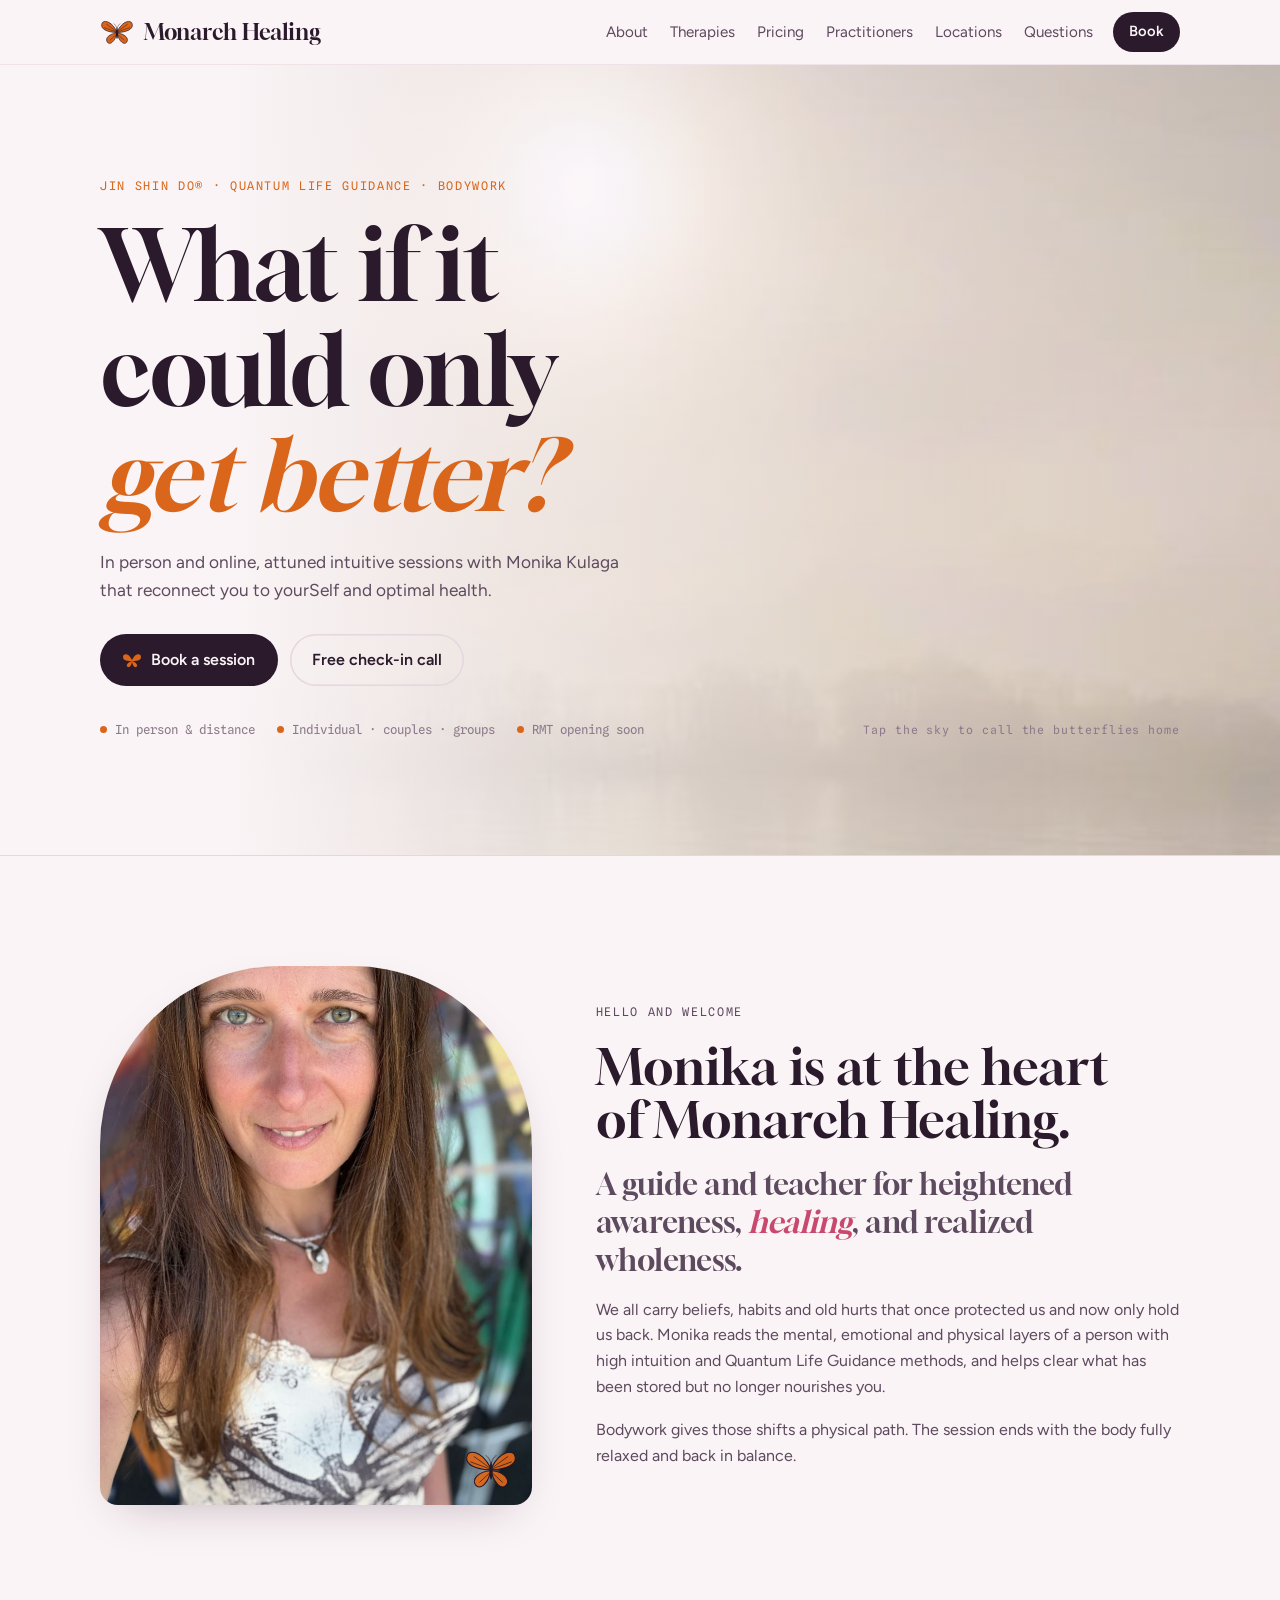
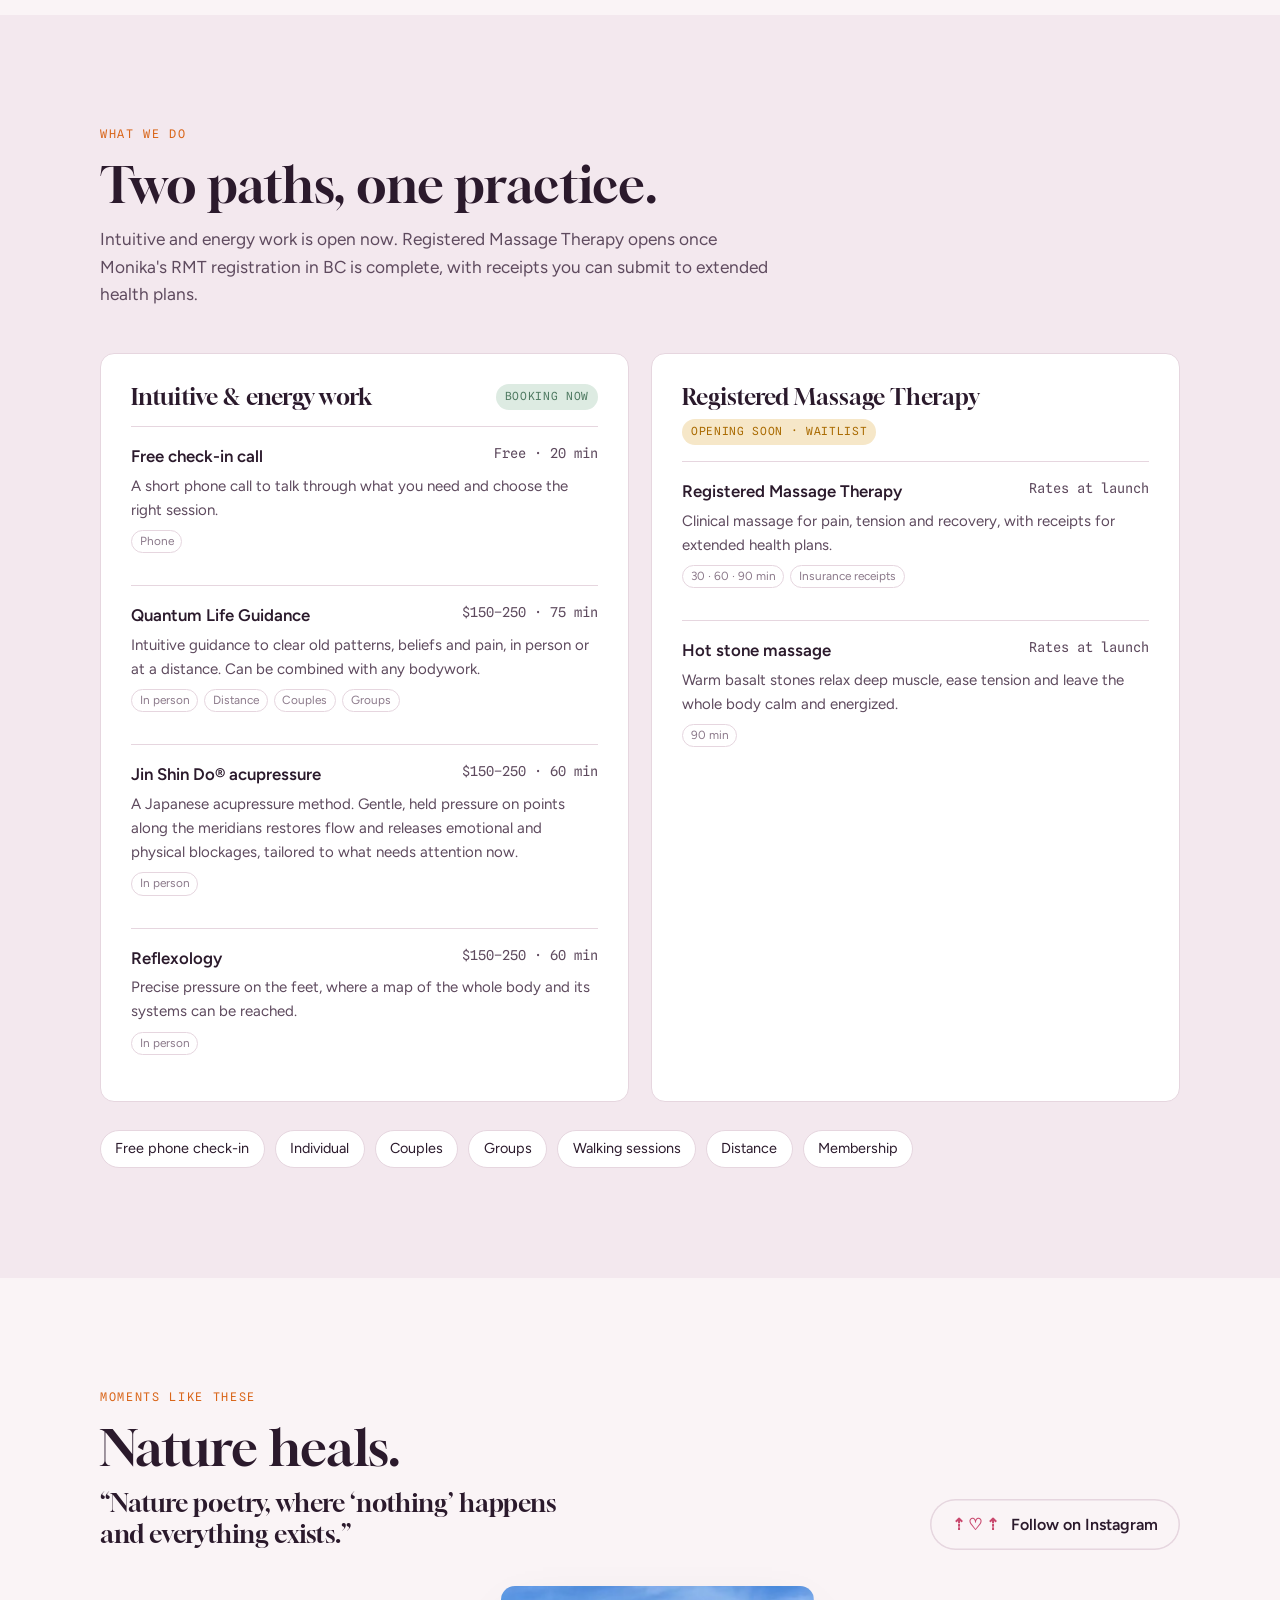
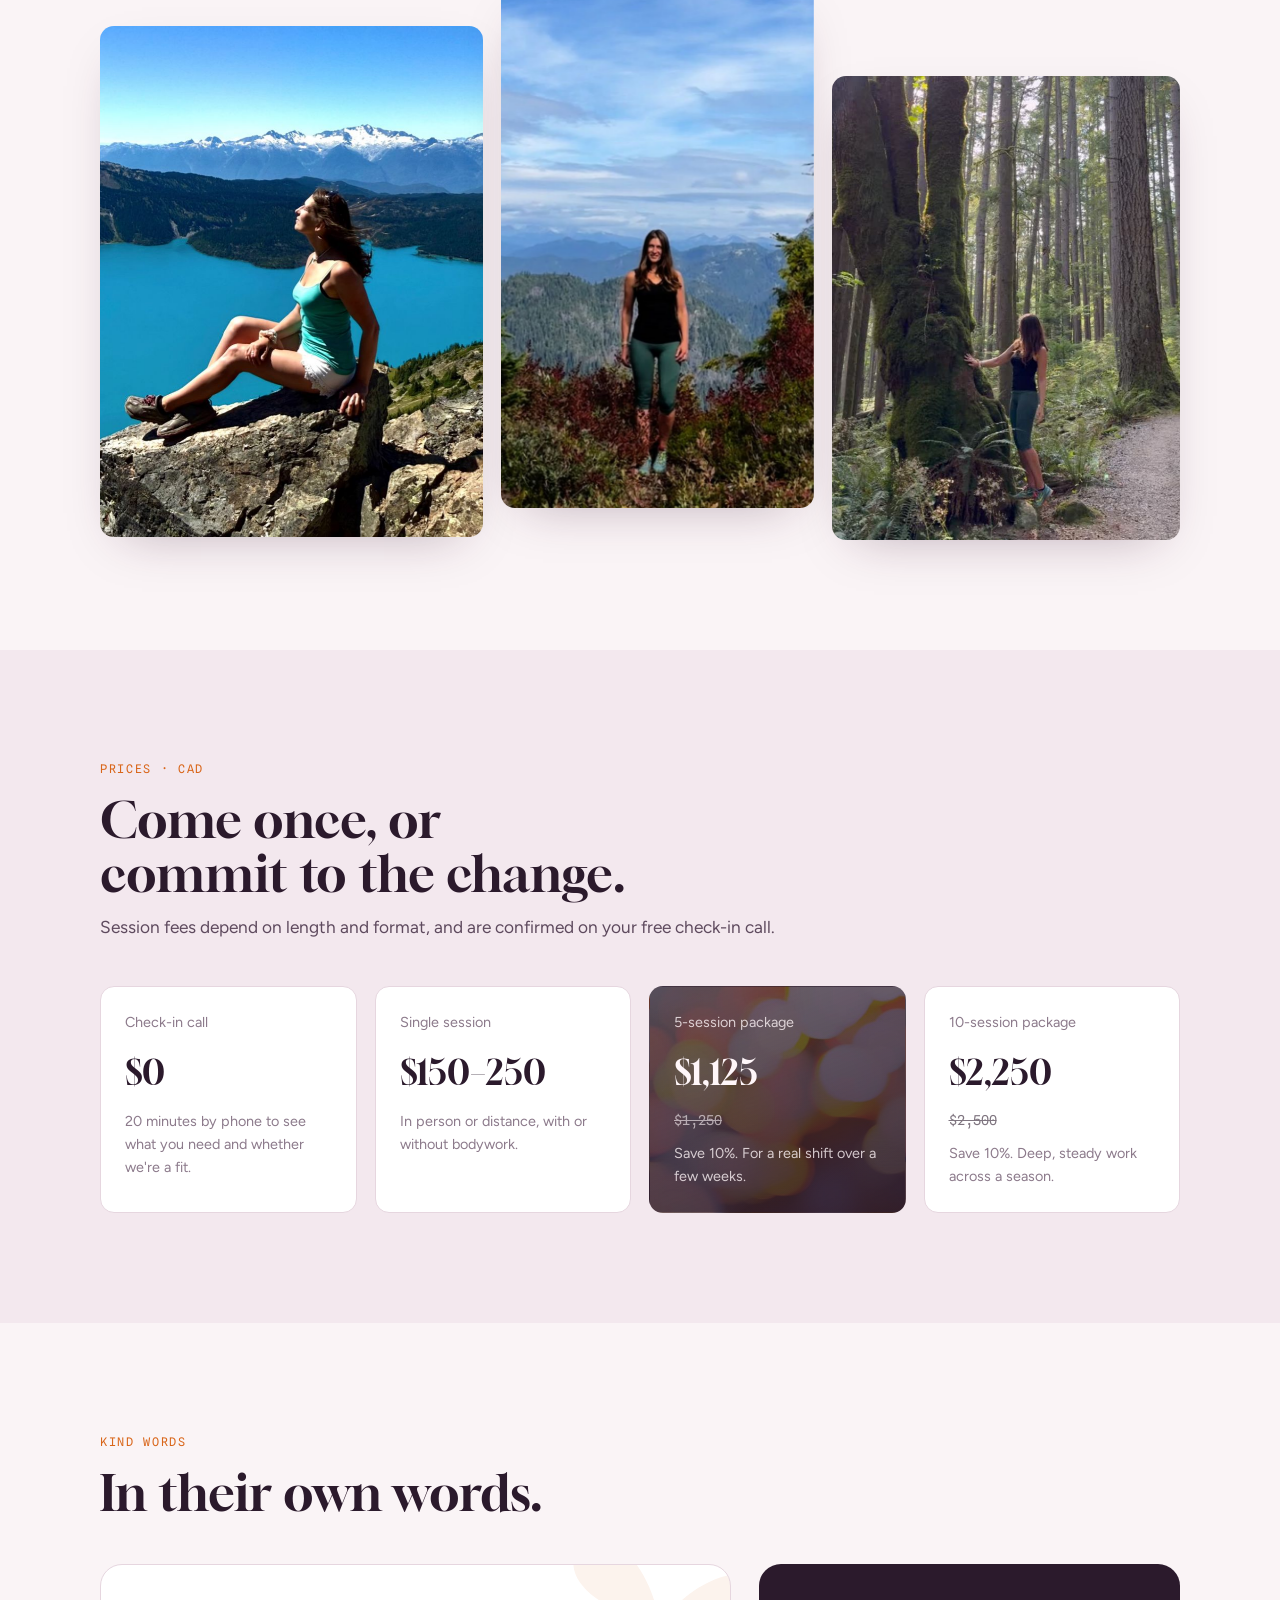
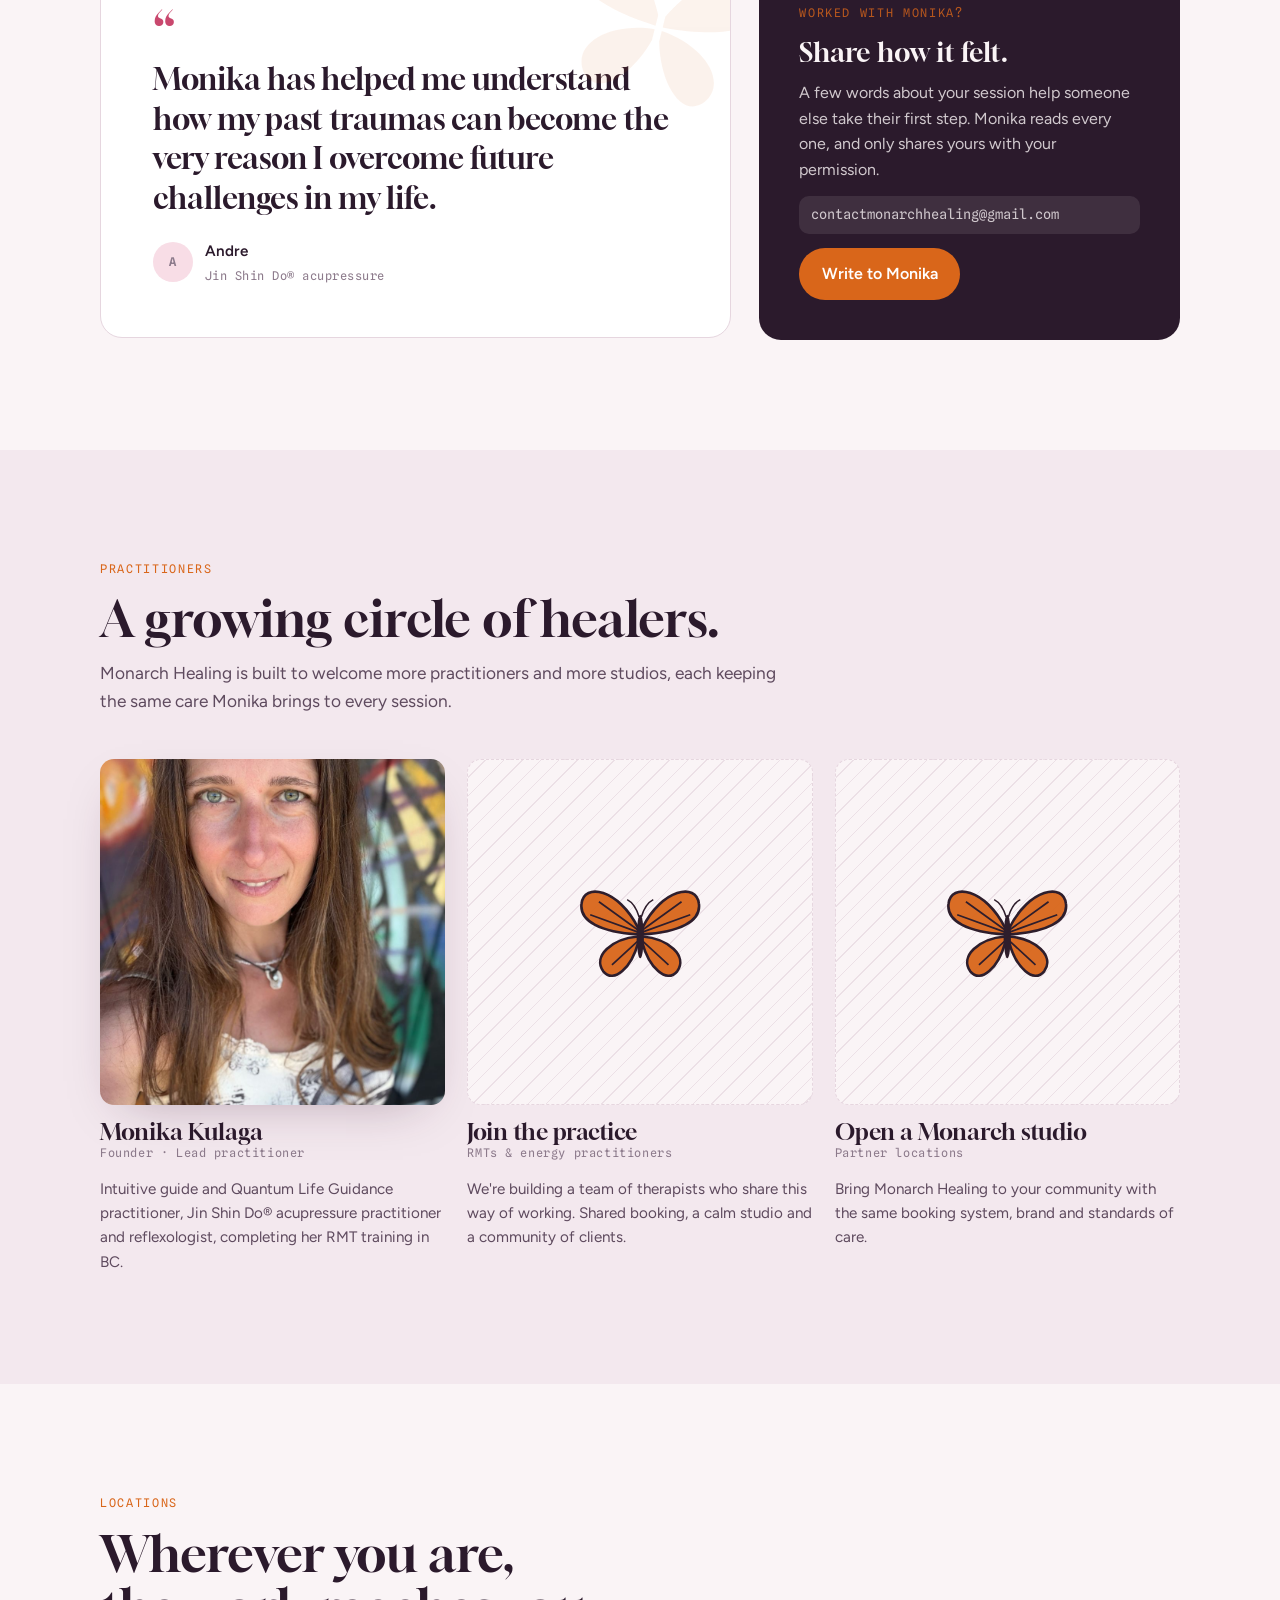
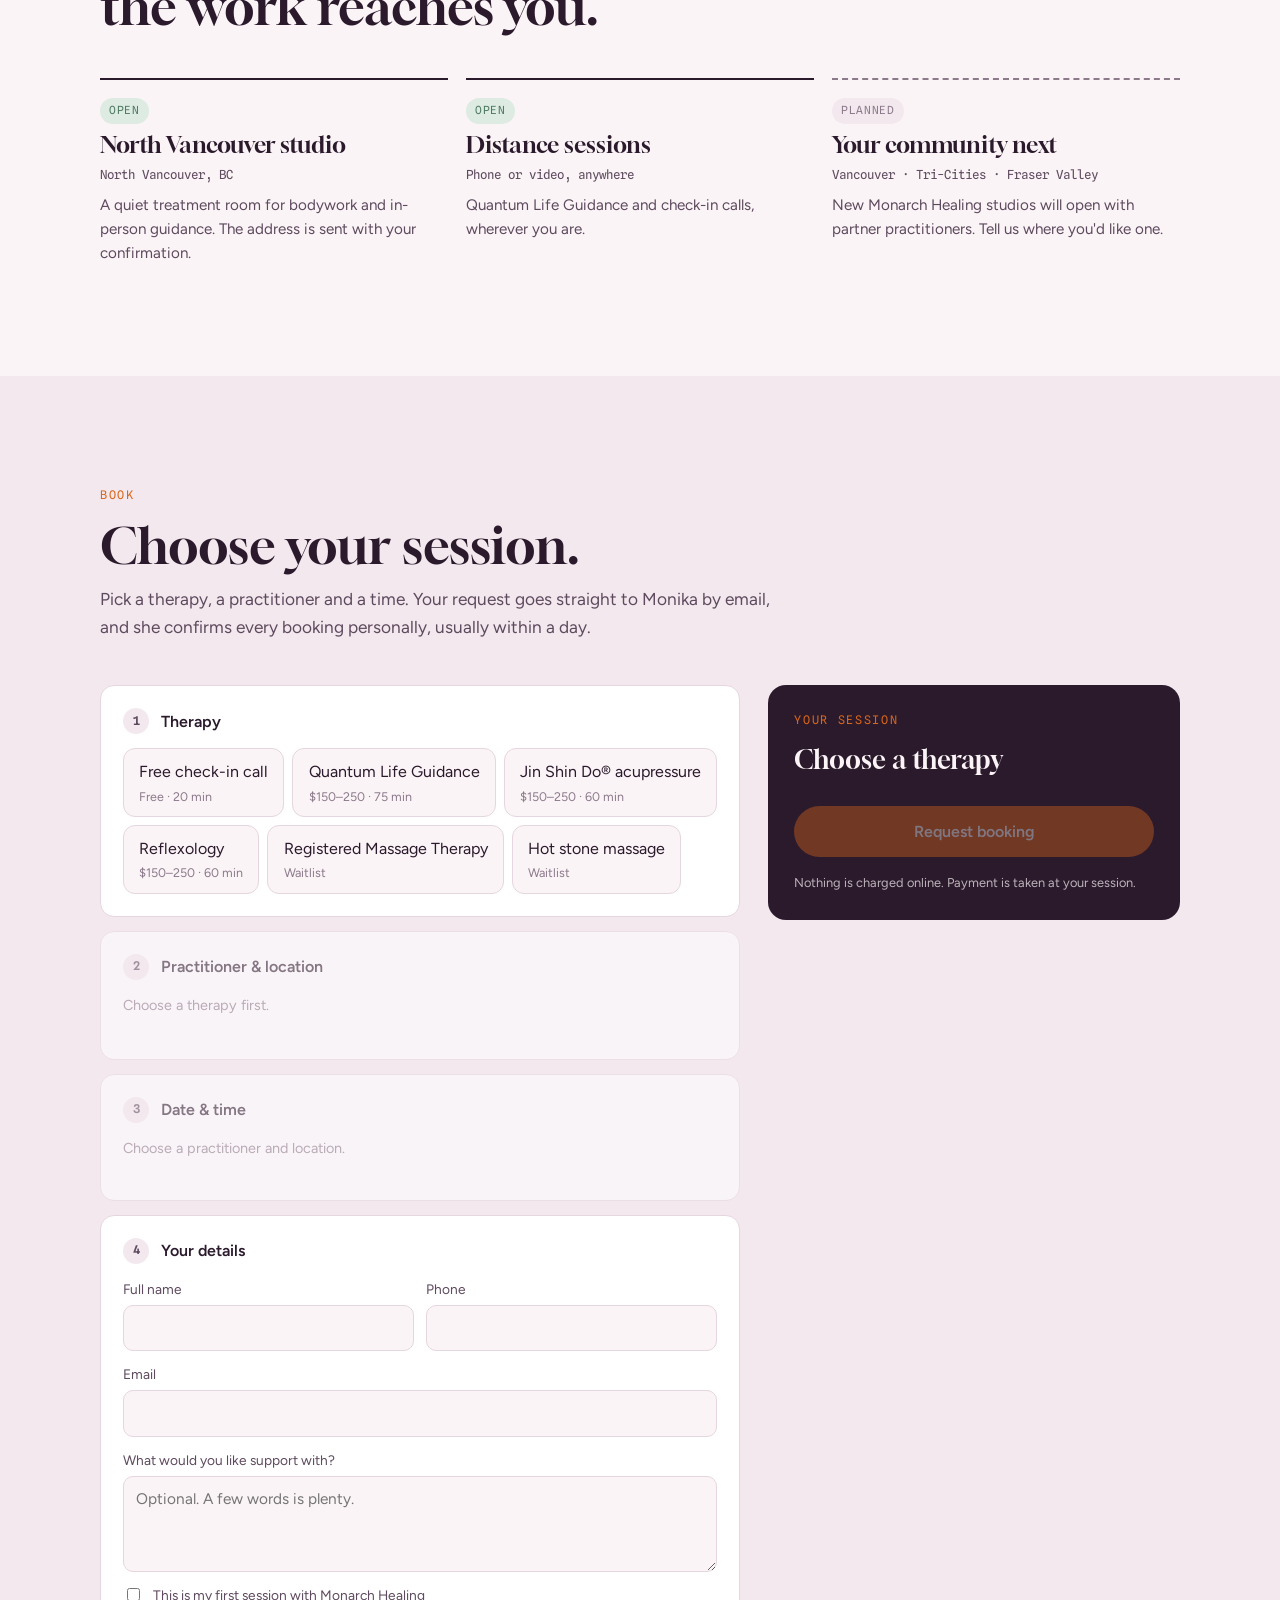
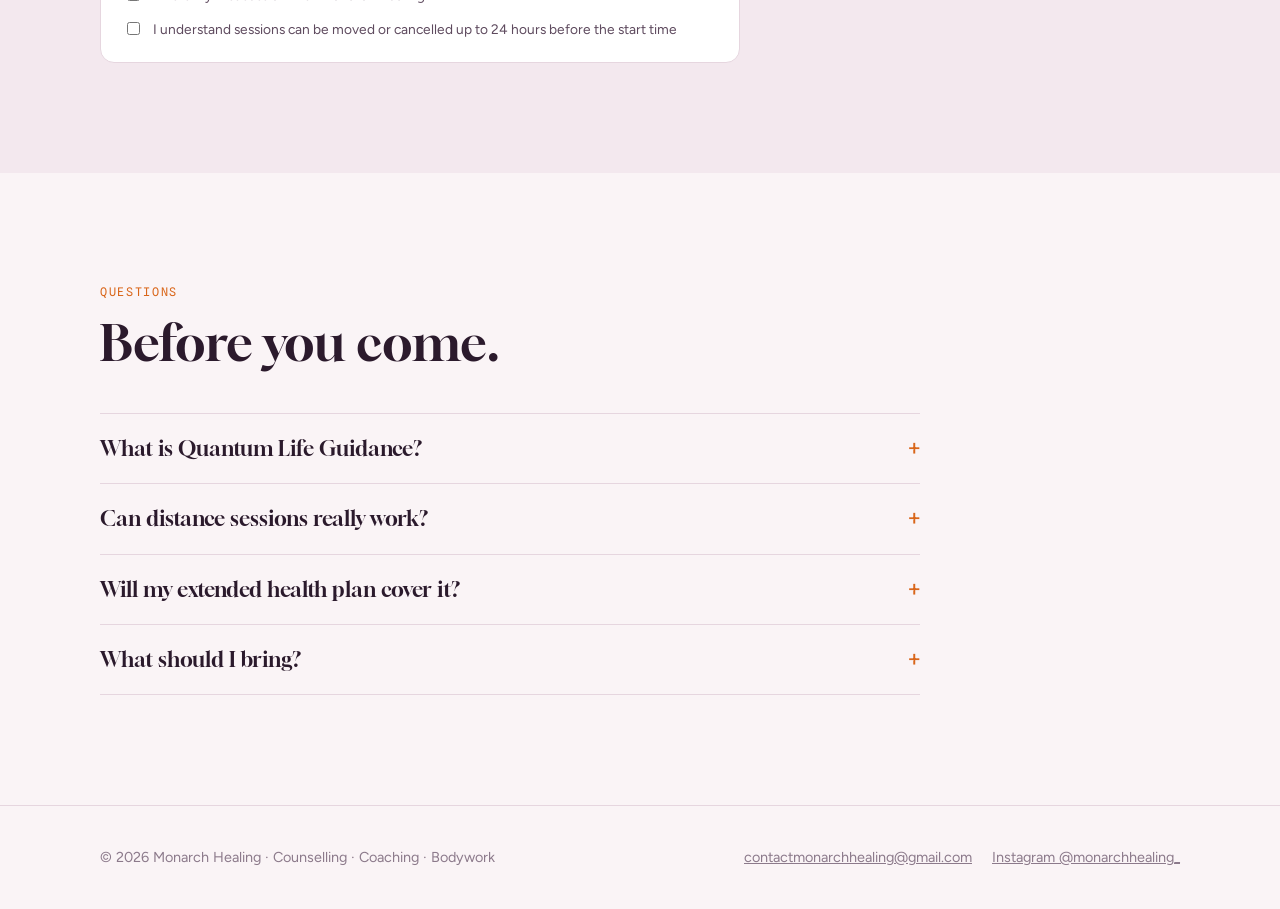
==== commit c9ebc833: "Add Andre's testimonial Co-Authored-By: Claude Opus 5.5 <noreply@anthropic.com> Claude-Session: http" ====
--- a/index.html
+++ b/index.html
@@ -563,7 +563,9 @@
 ];
 /* Real client words only, shared with permission. Add entries like:
    {quote:"…", name:"Jane D.", detail:"Quantum Life Guidance · 2026"} */
-const TESTIMONIALS=[];
+const TESTIMONIALS=[
+  {quote:"Monika has helped me understand how my past traumas can become the very reason I overcome future challenges in my life.",name:"Andre",detail:"Jin Shin Do® acupressure"}
+];
 const SAMPLE_TESTIMONIALS=[];
 const FORMATS=["Individual","Couples","Group","Walking"];
 const HOURS={2:["10:00","11:30","13:30","15:00","16:30"],3:["10:00","11:30","13:30","15:00","16:30"],4:["12:00","13:30","15:00","16:30","18:00"],5:["10:00","11:30","13:30","15:00"],6:["10:00","11:30","13:30"]};
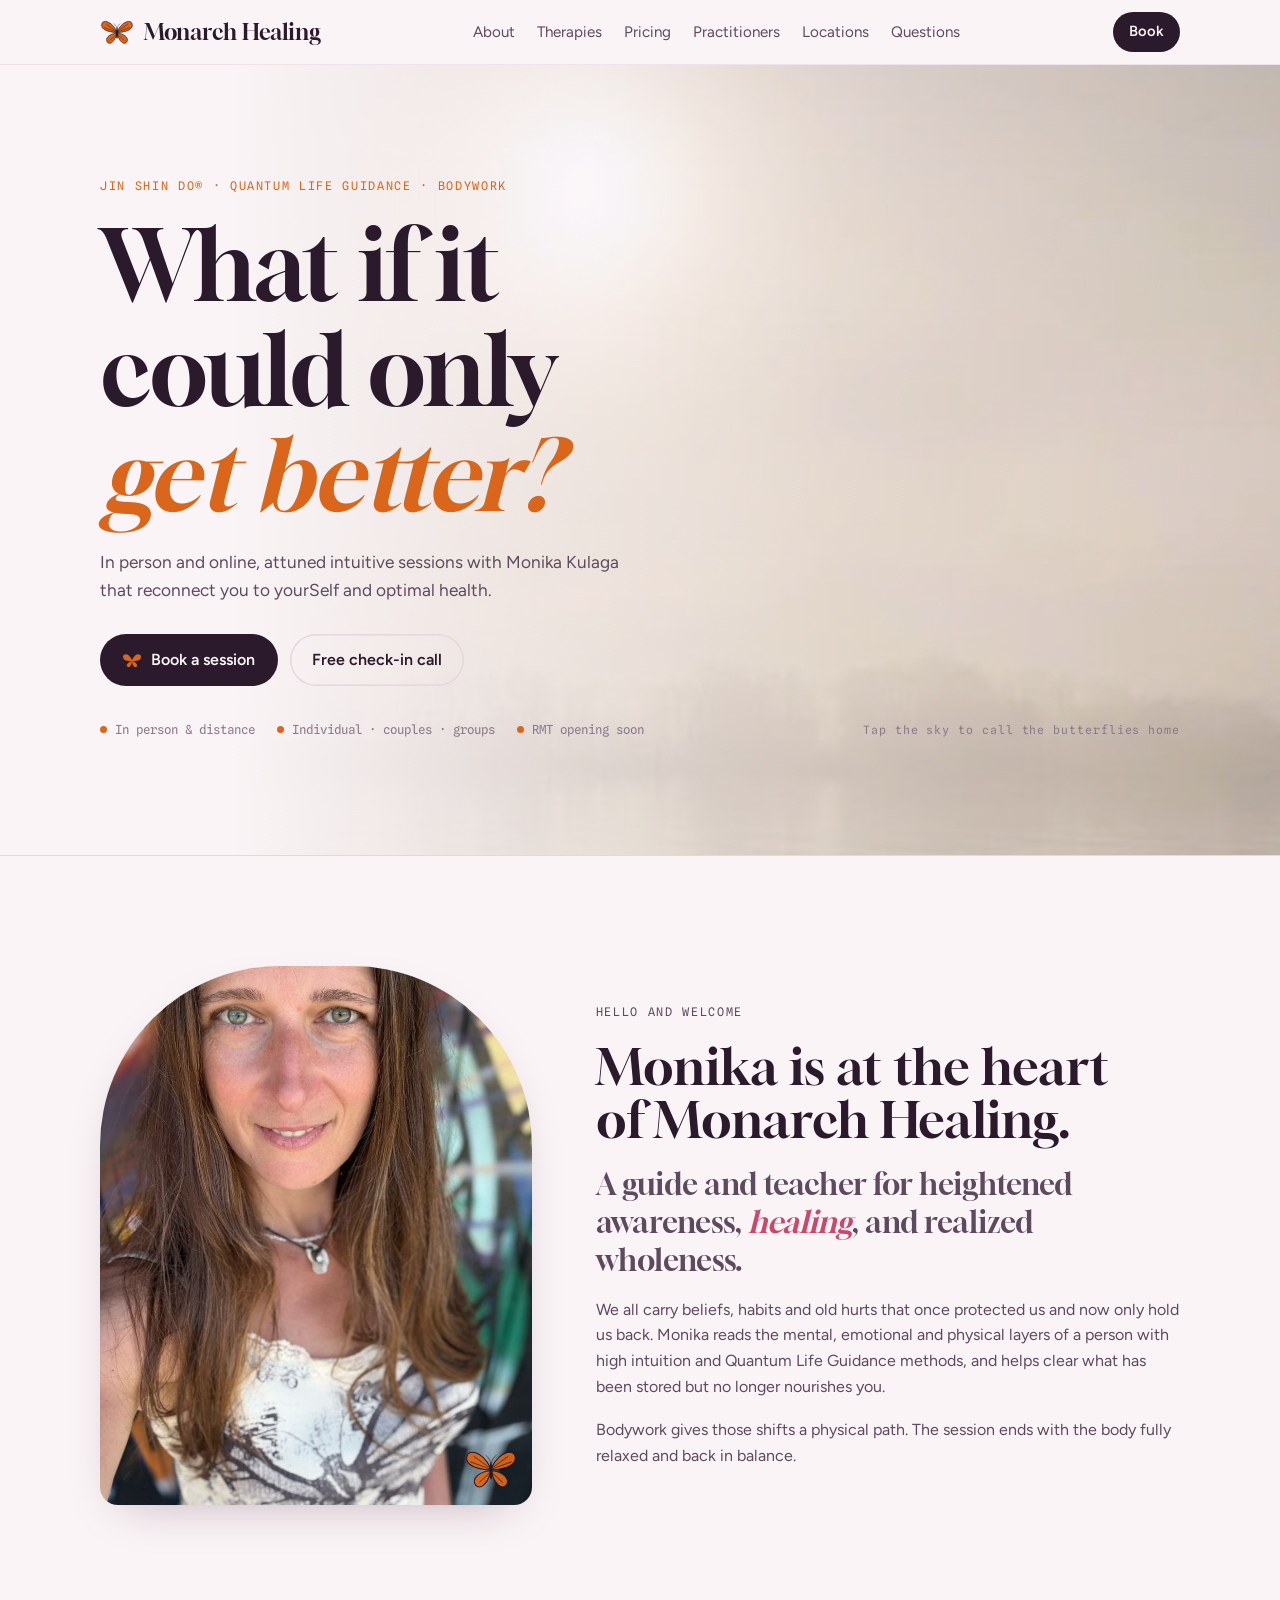
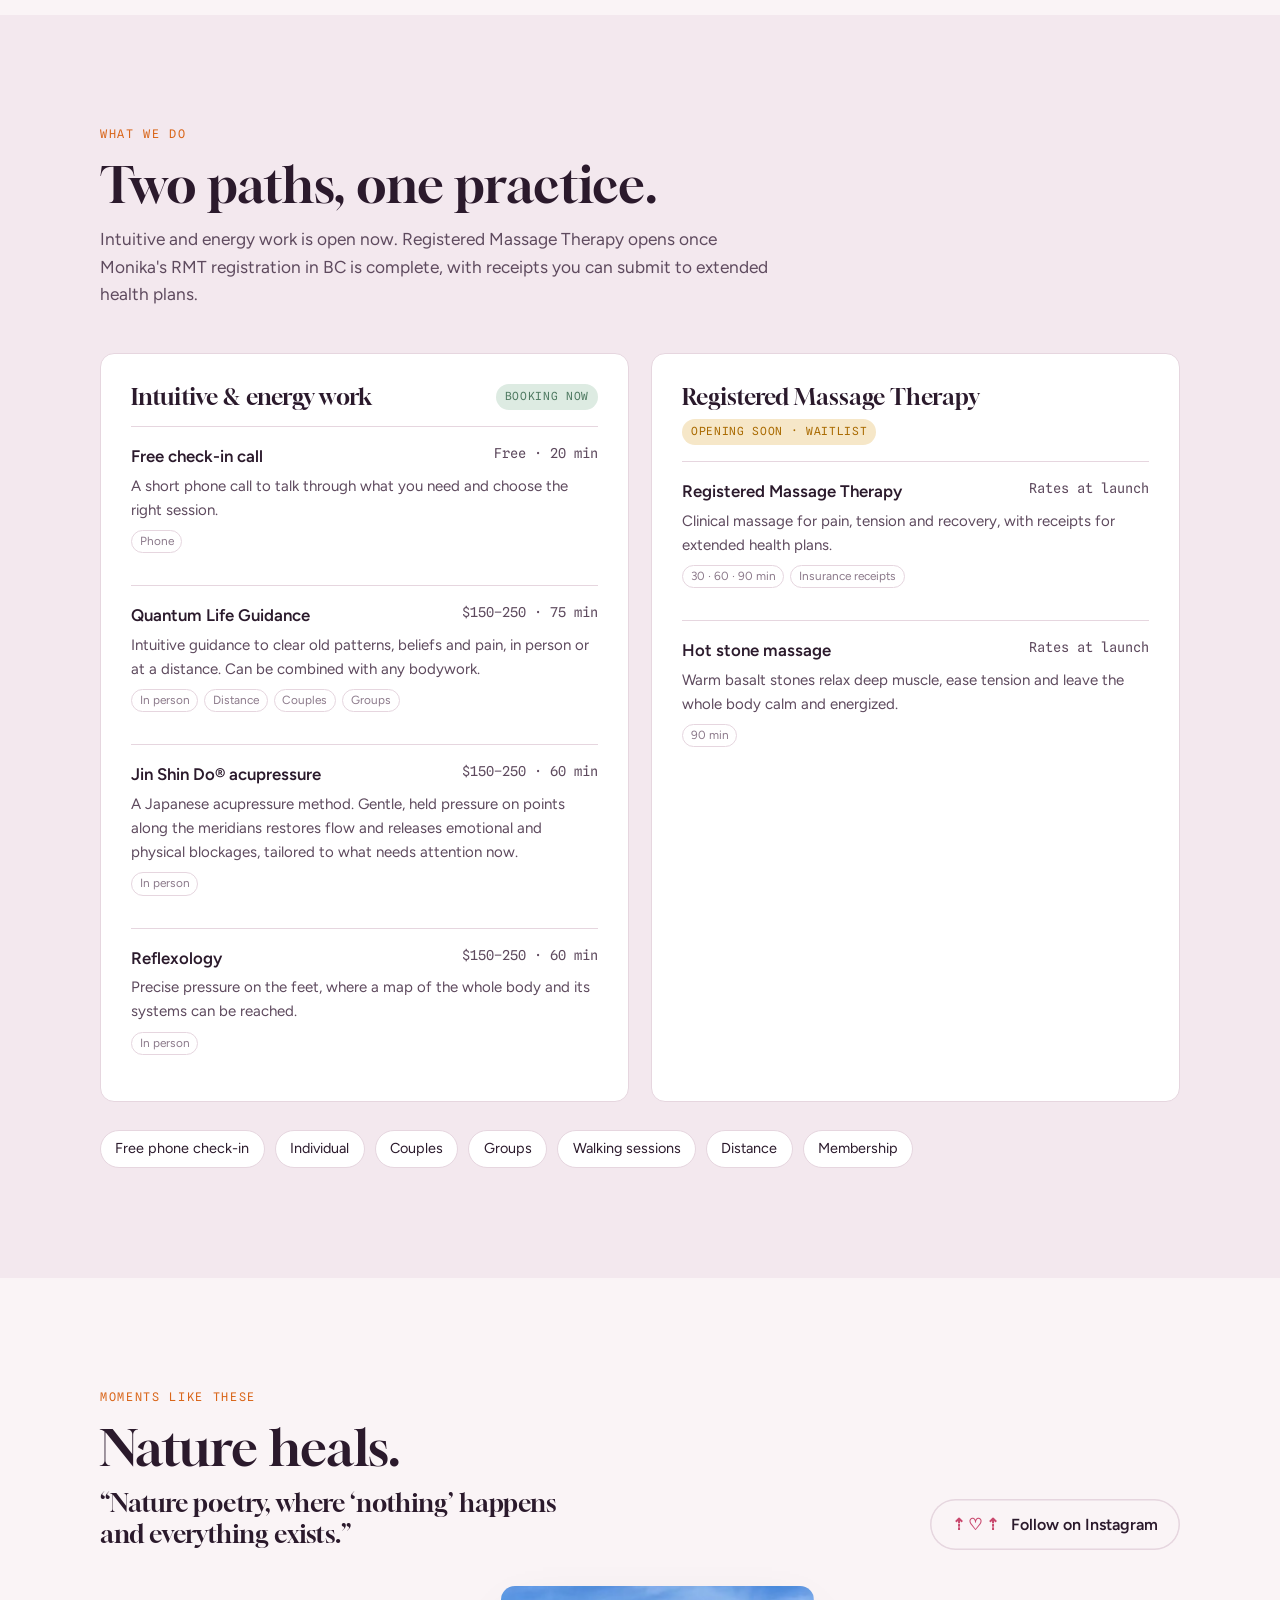
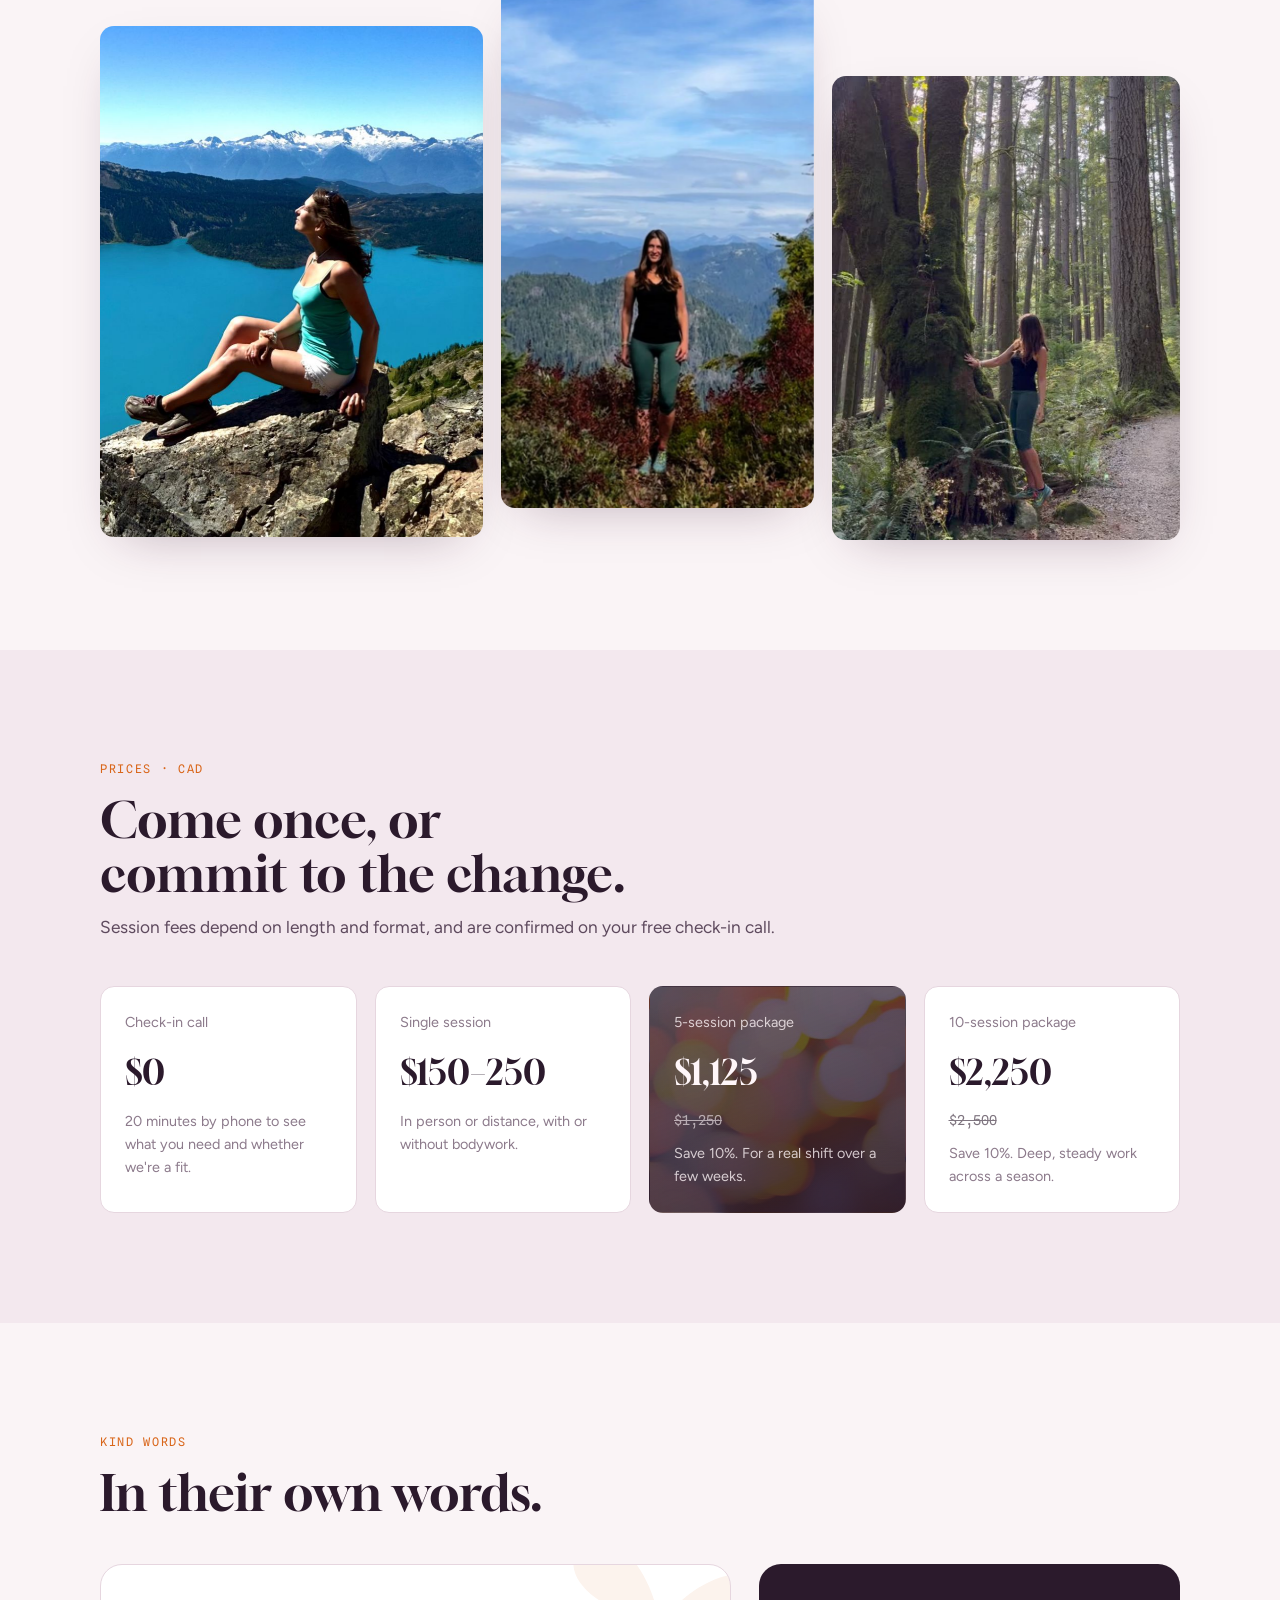
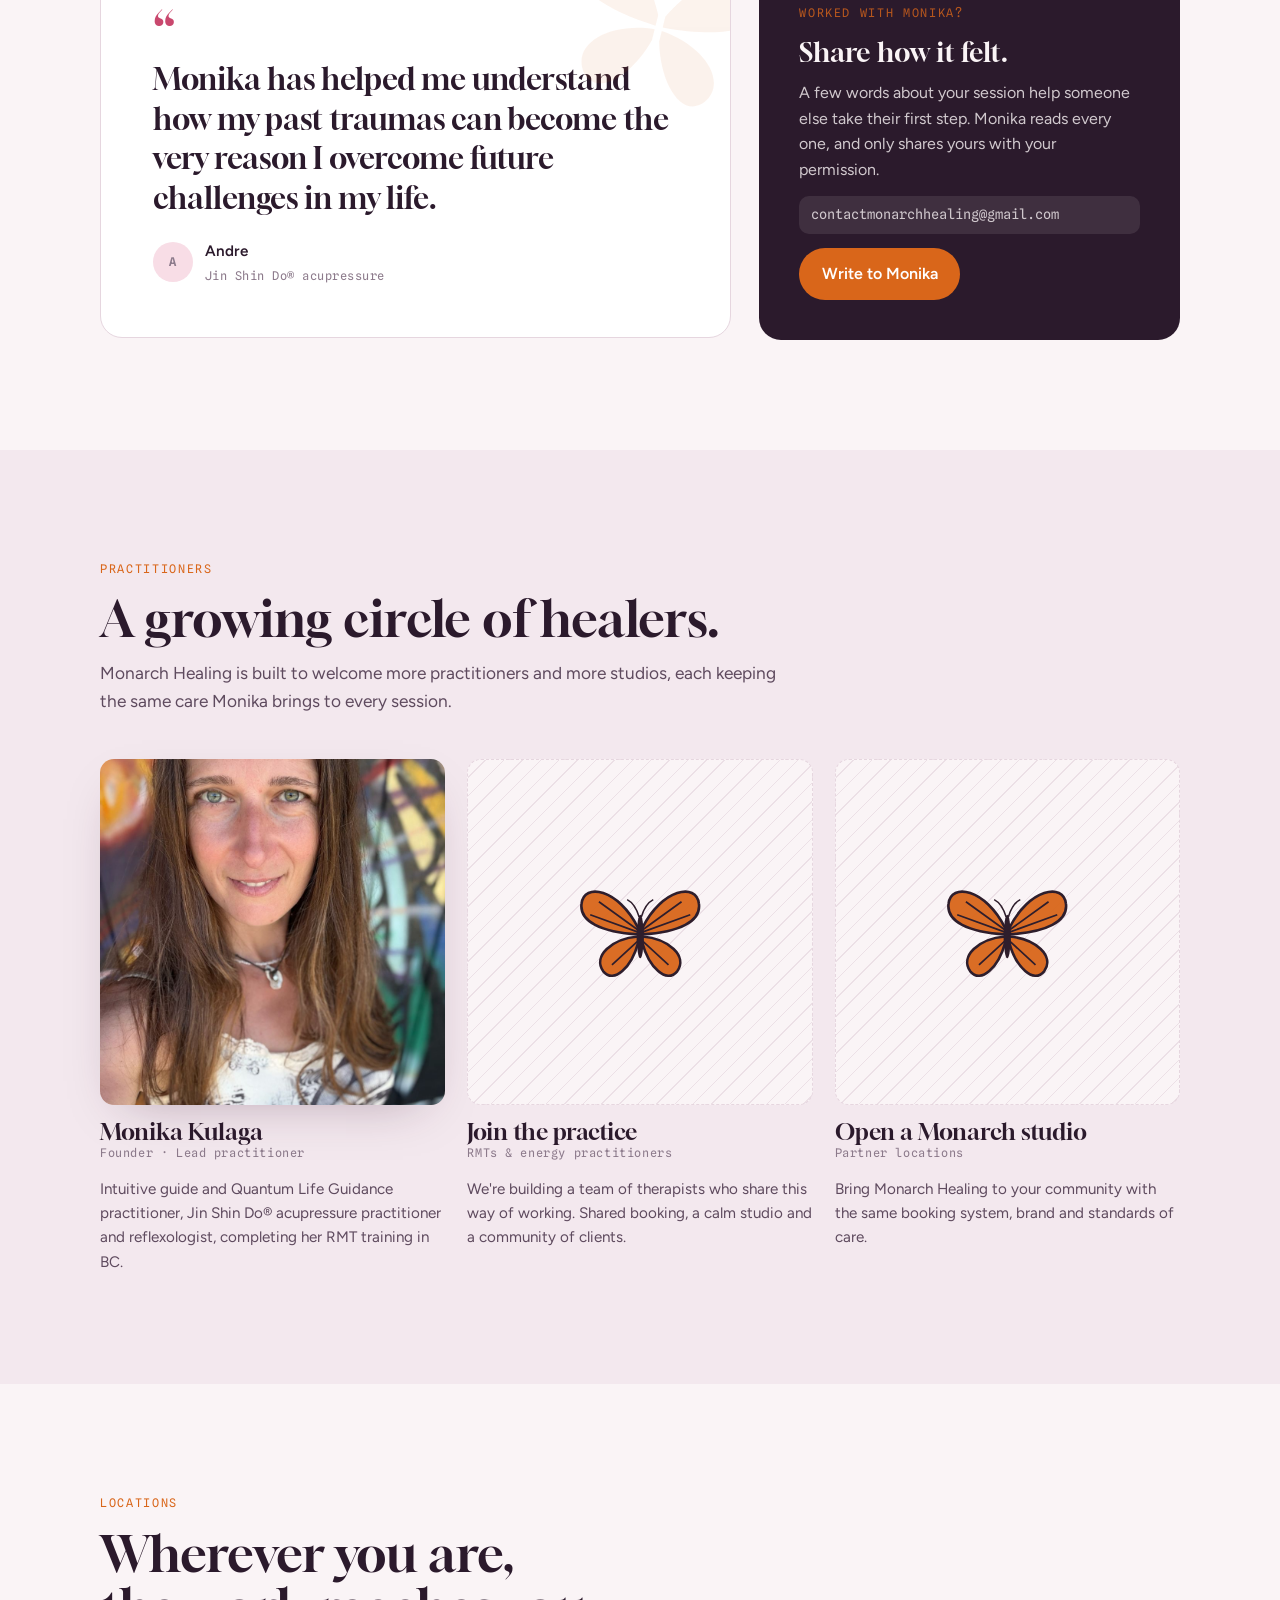
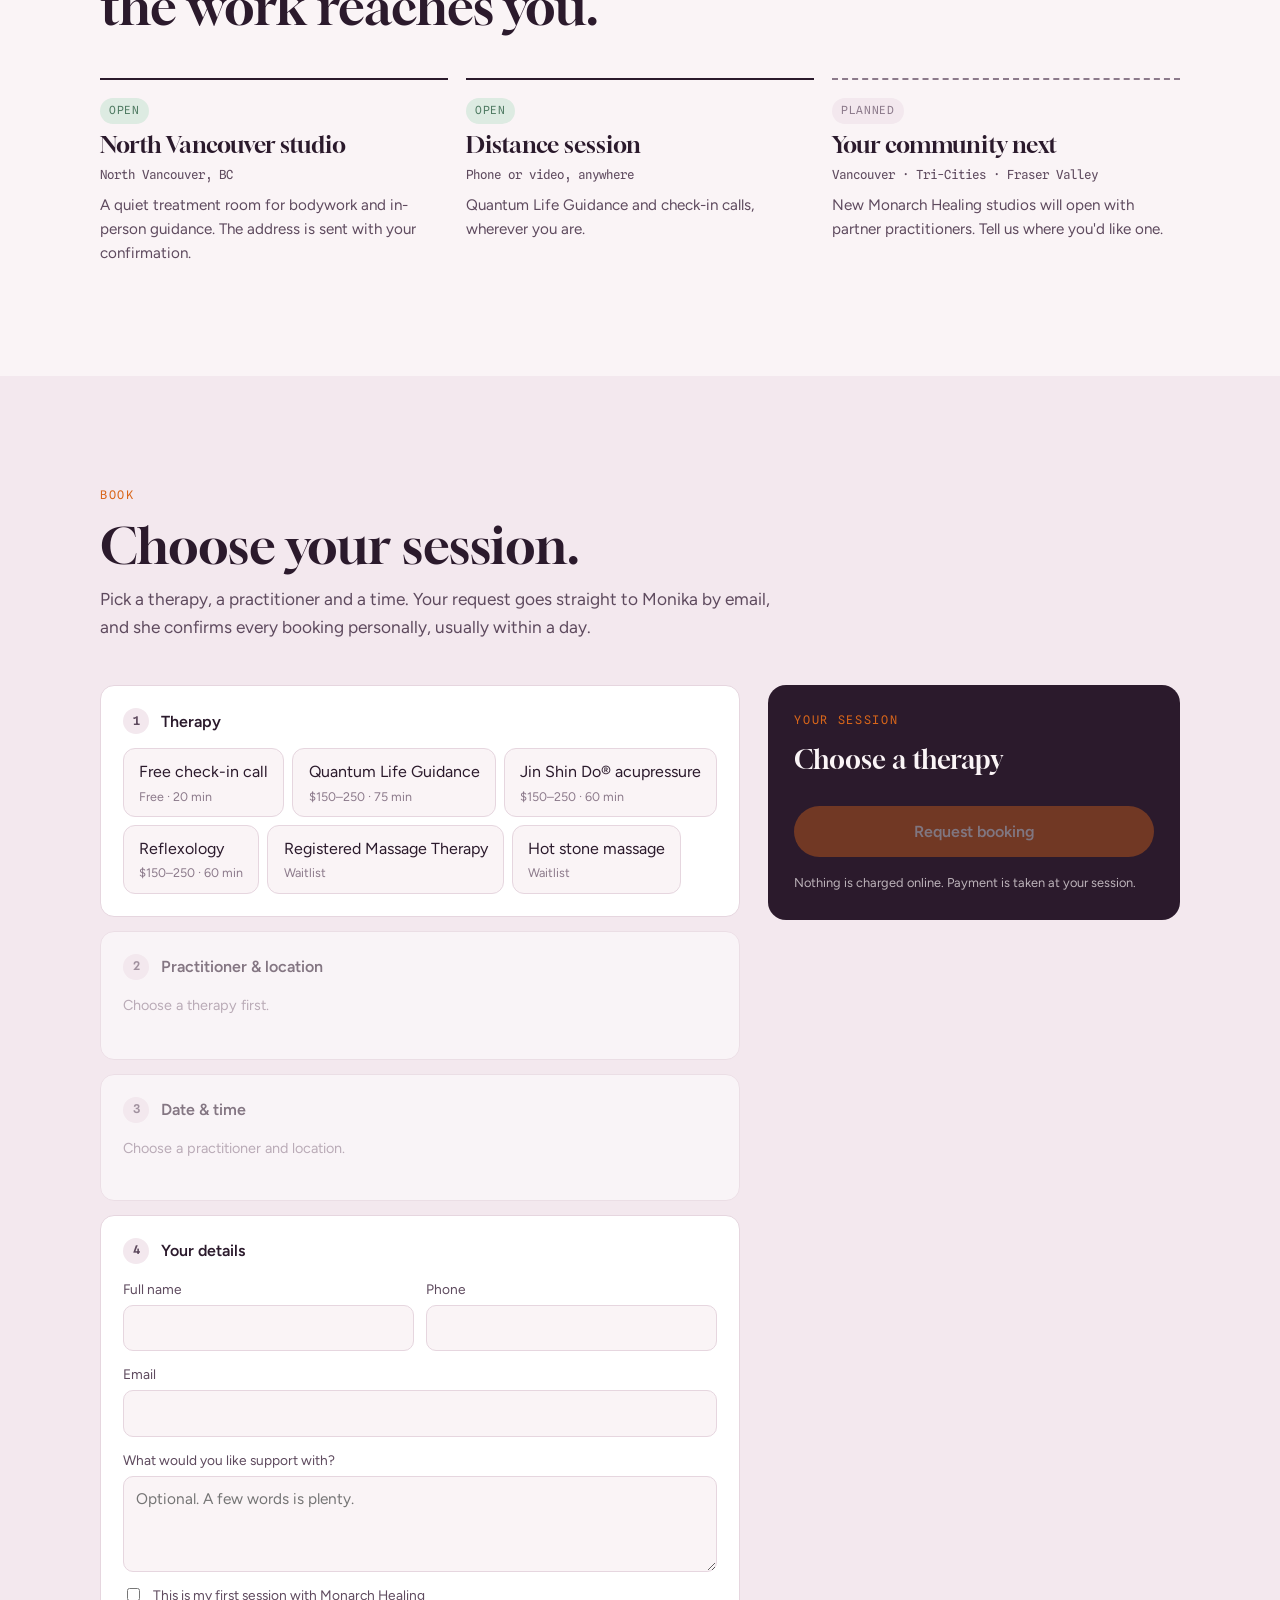
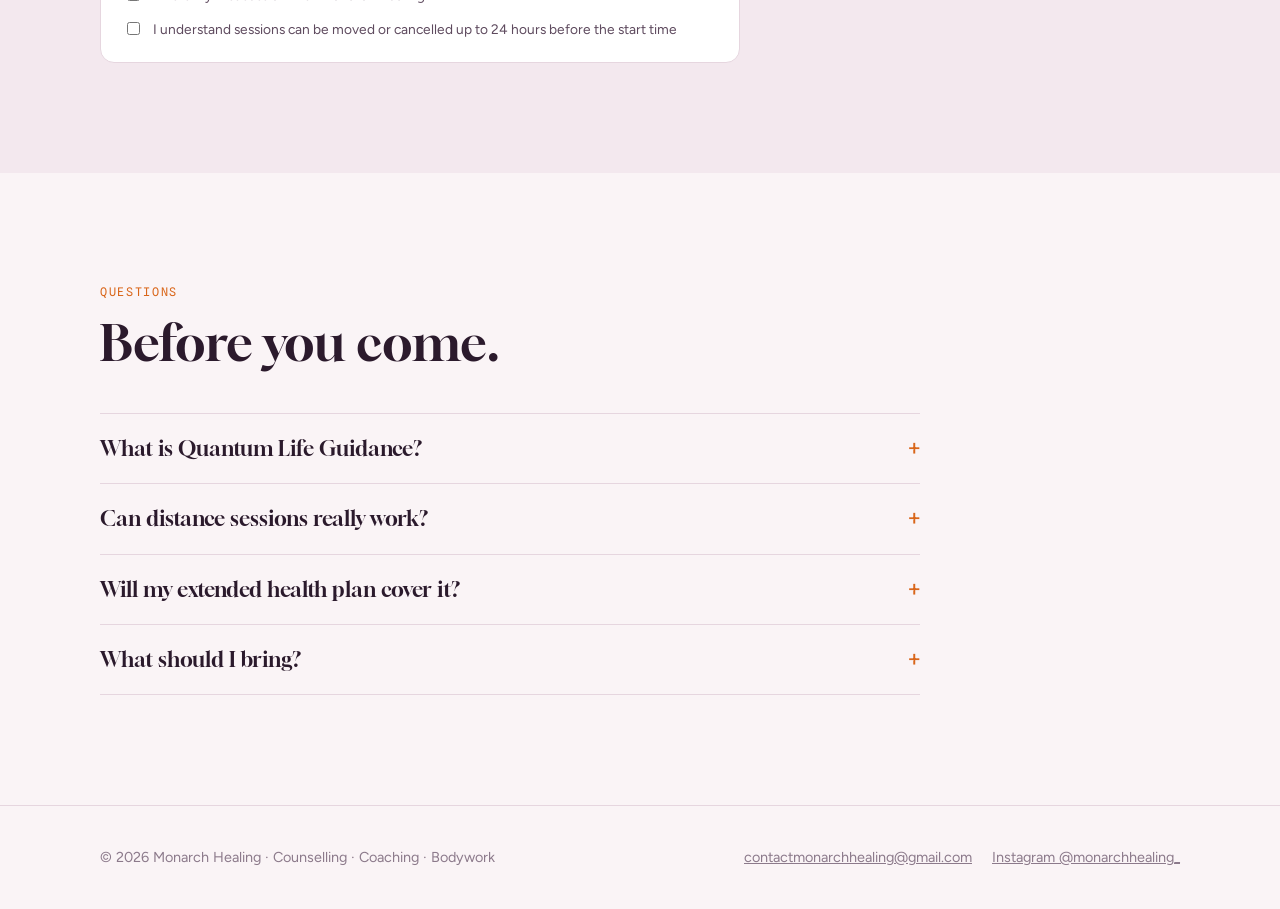
==== commit c68f1255: "Client accounts: sign-in with emailed code, My sessions, admin page, calendar links Database schema," ====
--- a/index.html
+++ b/index.html
@@ -18,306 +18,7 @@
 <link rel="preconnect" href="https://fonts.googleapis.com">
 <link rel="preconnect" href="https://fonts.gstatic.com" crossorigin>
 <link rel="stylesheet" href="https://fonts.googleapis.com/css2?family=Gloock&family=Figtree:ital,wght@0,400;0,500;0,600;1,400&family=Spline+Sans+Mono:wght@400;500&display=swap">
-<style>
-:root{
-  --ground:#FAF4F6; --ground-2:#F3E8EE; --surface:#FFFFFF;
-  --ink:#2B1A2C; --ink-2:#5E4A5E; --ink-3:#8C7A8B; --line:#E6D6DF;
-  --monarch:#D9661A; --monarch-soft:#FBE3D0; --rose:#C9486E; --rose-soft:#F8DDE6;
-  --sage:#4F7A62; --sage-soft:#DDEBE2; --amber:#A96A00; --amber-soft:#F6E7C8;
-  --vein:#241322; --on-accent:#FFFFFF;
-  --display:"Gloock","Iowan Old Style","Georgia",serif;
-  --body:"Figtree","Segoe UI",system-ui,-apple-system,sans-serif;
-  --mono:"Spline Sans Mono",ui-monospace,"SF Mono",Menlo,monospace;
-  --r:14px; --fly:url("data:image/svg+xml,%3Csvg xmlns='http://www.w3.org/2000/svg' viewBox='0 0 120 96'%3E%3Cpath d='M58 44 C40 8 8 2 6 22 C4 38 24 48 58 50Z M58 52 C34 54 16 70 26 84 C36 96 52 80 58 58Z M62 44 C80 8 112 2 114 22 C116 38 96 48 62 50Z M62 52 C86 54 104 70 94 84 C84 96 68 80 62 58Z'/%3E%3C/svg%3E"); --fog-o:.75; --wash:var(--ground); --shadow:0 18px 50px -24px rgba(60,20,50,.35);
-}
-@media (prefers-color-scheme:dark){:root:not([data-theme="light"]){
-  color-scheme:dark;
-  --ground:#170F17; --ground-2:#211621; --surface:#261A26;
-  --ink:#F6EAF1; --ink-2:#CDB9C8; --ink-3:#9C889A; --line:#3A2B39;
-  --monarch:#F2913F; --monarch-soft:#3A2416; --rose:#EE89A8; --rose-soft:#3B1F2A;
-  --sage:#8CC3A2; --sage-soft:#1D3127; --amber:#E7B45A; --amber-soft:#3A2D14;
-  --vein:#120A11; --on-accent:#1A0E14; --shadow:0 18px 50px -24px rgba(0,0,0,.7); --fog-o:.28;
-}}
-:root[data-theme="dark"]{
-  color-scheme:dark;
-  --ground:#170F17; --ground-2:#211621; --surface:#261A26;
-  --ink:#F6EAF1; --ink-2:#CDB9C8; --ink-3:#9C889A; --line:#3A2B39;
-  --monarch:#F2913F; --monarch-soft:#3A2416; --rose:#EE89A8; --rose-soft:#3B1F2A;
-  --sage:#8CC3A2; --sage-soft:#1D3127; --amber:#E7B45A; --amber-soft:#3A2D14;
-  --vein:#120A11; --on-accent:#1A0E14; --shadow:0 18px 50px -24px rgba(0,0,0,.7); --fog-o:.28;
-}
-*{box-sizing:border-box}
-html{scroll-behavior:smooth;scroll-padding-top:76px}
-body{background:var(--ground);color:var(--ink);font-family:var(--body);font-size:16px;line-height:1.6;-webkit-font-smoothing:antialiased}
-.wrap{max-width:1160px;margin:0 auto;padding-inline:clamp(16px,4vw,40px)}
-h1,h2,h3{font-family:var(--display);font-weight:400;line-height:1.08;text-wrap:balance;margin:0}
-h2{font-size:clamp(2rem,4.4vw,3.1rem)}
-h3{font-size:1.45rem}
-p{margin:0}
-a{color:inherit}
-.eyebrow{font-family:var(--mono);font-size:.74rem;letter-spacing:.14em;text-transform:uppercase;color:var(--monarch)}
-.lede{color:var(--ink-2);font-size:1.08rem;max-width:62ch}
-button,input,select,textarea{font:inherit;color:inherit}
-:focus-visible{outline:2px solid var(--rose);outline-offset:3px;border-radius:6px}
-.btn{display:inline-flex;align-items:center;gap:.55em;border:0;cursor:pointer;border-radius:999px;padding:.8em 1.4em;font-weight:600;text-decoration:none;transition:transform .25s cubic-bezier(.2,.8,.2,1),background .2s,box-shadow .25s}
-.btn-primary{background:var(--ink);color:var(--ground)}
-.btn-primary:hover{transform:translateY(-2px);box-shadow:0 10px 24px -12px var(--rose)}
-.btn-ghost{background:transparent;color:var(--ink);box-shadow:inset 0 0 0 1.5px var(--line)}
-.btn-ghost:hover{box-shadow:inset 0 0 0 1.5px var(--ink-3)}
-.btn .fly{width:20px;height:16px;display:inline-block}
-.btn:hover .fly .wl{animation:flapL .35s ease-in-out infinite alternate}
-.btn:hover .fly .wr{animation:flapR .35s ease-in-out infinite alternate}
-@keyframes flapL{to{transform:scaleX(.35)}}
-@keyframes flapR{to{transform:scaleX(.35)}}
-.fly .wl{transform-origin:10px 8px}.fly .wr{transform-origin:10px 8px}
-
-/* nav */
-.nav{position:sticky;top:env(safe-area-inset-top,0px);z-index:30;background:color-mix(in srgb,var(--ground) 82%,transparent);backdrop-filter:blur(14px);-webkit-backdrop-filter:blur(14px);border-bottom:1px solid color-mix(in srgb,var(--line) 60%,transparent)}
-.nav .wrap{display:flex;align-items:center;gap:20px;height:64px}
-.brand{display:flex;align-items:center;gap:10px;text-decoration:none;font-family:var(--display);font-size:1.35rem}
-.brand svg{width:34px;height:28px}
-.nav-links{display:flex;gap:22px;margin-left:auto;font-size:.95rem}
-.nav-links a{text-decoration:none;color:var(--ink-2)}
-.nav-links a:hover{color:var(--ink)}
-.nav .btn{padding:.55em 1.1em;font-size:.92rem}
-.practice-btn{background:var(--rose-soft);color:var(--rose);border:0;border-radius:999px;padding:.5em 1em;font-weight:600;font-size:.88rem;cursor:pointer}
-.menu-btn{display:none;width:44px;height:44px;border:0;background:transparent;border-radius:12px;cursor:pointer;place-items:center;color:var(--ink)}
-.menu-btn span,.menu-btn span::before,.menu-btn span::after{display:block;width:20px;height:2px;background:currentColor;border-radius:2px;position:relative;transition:transform .3s,opacity .2s}
-.menu-btn span::before,.menu-btn span::after{content:"";position:absolute;left:0}
-.menu-btn span::before{top:-6px}.menu-btn span::after{top:6px}
-.menu-btn[aria-expanded="true"] span{background:transparent}
-.menu-btn[aria-expanded="true"] span::before{transform:translateY(6px) rotate(45deg)}
-.menu-btn[aria-expanded="true"] span::after{transform:translateY(-6px) rotate(-45deg)}
-@media (max-width:820px){
-  .nav .wrap{gap:10px}
-  .brand{white-space:nowrap;font-size:1.2rem;padding-block:8px}
-  .nav .btn-primary{margin-left:auto}
-  .menu-btn{display:grid}
-  .nav-links{display:none;position:absolute;left:0;right:0;top:100%;flex-direction:column;gap:0;margin:0;padding:6px 16px 14px;background:var(--ground);border-bottom:1px solid var(--line);box-shadow:0 20px 30px -24px rgba(0,0,0,.35)}
-  .nav-links.open{display:flex}
-  .nav-links a{padding:14px 4px;font-size:1.05rem;border-bottom:1px solid var(--line);color:var(--ink)}
-  .nav-links a:last-child{border-bottom:0}
-}
-
-/* hero */
-.hero{position:relative;overflow:hidden;border-bottom:1px solid var(--line)}
-.hero-bg{position:absolute;inset:-4%;background:url(img/fog.jpg) 50% 38%/cover no-repeat;opacity:var(--fog-o);animation:breathe 24s ease-in-out infinite alternate}
-.hero-wash{position:absolute;inset:0;background:linear-gradient(90deg,var(--ground) 18%,color-mix(in srgb,var(--ground) 55%,transparent) 55%,color-mix(in srgb,var(--ground) 10%,transparent) 100%)}
-@keyframes breathe{from{transform:scale(1)}to{transform:scale(1.07) translateY(-1.5%)}}
-@media (max-width:820px){.hero-wash{background:linear-gradient(180deg,color-mix(in srgb,var(--ground) 15%,transparent) 0%,color-mix(in srgb,var(--ground) 70%,transparent) 42%,var(--ground) 62%)}}
-.hero canvas{position:absolute;inset:0;width:100%;height:100%;display:block}
-.hero-inner{position:relative;display:grid;grid-template-columns:minmax(0,1.05fr) minmax(0,.95fr);gap:32px;align-items:center;padding-block:clamp(56px,9vw,112px) clamp(64px,9vw,120px);pointer-events:none}
-.hero-inner>*{pointer-events:auto}
-.hero h1{font-size:clamp(2.9rem,7.6vw,6.1rem);letter-spacing:-.01em}
-.hero h1 em{font-style:italic;color:var(--monarch)}
-.hero h1 .w{display:inline-block;animation:rise .9s cubic-bezier(.2,.8,.2,1) both}
-@keyframes rise{from{transform:translateY(.35em);opacity:.0}to{transform:none;opacity:1}}
-.hero .lede{margin-top:22px}
-.hero-ctas{display:flex;flex-wrap:wrap;gap:12px;margin-top:30px}
-.hero-meta{display:flex;flex-wrap:wrap;gap:8px 22px;margin-top:34px;font-family:var(--mono);font-size:.78rem;color:var(--ink-3)}
-.hero-meta span::before{content:"";display:inline-block;width:7px;height:7px;border-radius:50%;background:var(--monarch);margin-right:8px;vertical-align:1px}
-.hero-hint{justify-self:end;align-self:end;font-family:var(--mono);font-size:.72rem;color:var(--ink-3);letter-spacing:.08em}
-@media (max-width:820px){.hero-inner{grid-template-columns:1fr;padding-top:260px}.hero-hint{justify-self:start}}
-
-/* sections */
-section.band{padding-block:clamp(64px,9vw,110px)}
-.section-head{display:grid;gap:14px;margin-bottom:44px;max-width:760px}
-.alt{background:var(--ground-2)}
-
-/* welcome */
-.welcome{display:grid;grid-template-columns:minmax(0,.85fr) minmax(0,1.15fr);gap:clamp(28px,5vw,64px);align-items:center}
-.photo{position:relative;border-radius:180px 180px 18px 18px;overflow:hidden;aspect-ratio:4/5;max-width:100%;background:radial-gradient(120% 90% at 30% 20%,var(--monarch-soft),transparent 60%),radial-gradient(100% 80% at 80% 90%,var(--rose-soft),transparent 60%),var(--surface);box-shadow:var(--shadow);display:grid;place-items:center}
-.photo svg{width:46%;opacity:.95}
-.photo img{width:100%;height:100%;object-fit:cover;display:block}
-.photo .badge{position:absolute;right:14px;bottom:14px;width:54px;height:44px;filter:drop-shadow(0 4px 8px rgba(0,0,0,.25));animation:hover 5s ease-in-out infinite}
-@keyframes hover{50%{transform:translateY(-6px) rotate(-6deg)}}
-.photo figcaption{position:absolute;left:16px;right:16px;bottom:14px;font-family:var(--mono);font-size:.7rem;color:var(--ink-3);text-align:center;letter-spacing:.06em}
-.welcome .body{display:grid;gap:18px}
-.welcome .body p{color:var(--ink-2);max-width:62ch}
-.quote{font-family:var(--display);font-size:clamp(1.4rem,2.6vw,1.9rem);line-height:1.25;color:var(--ink)}
-.quote em{color:var(--rose)}
-@media (max-width:820px){.welcome{grid-template-columns:1fr}.photo{max-width:380px}}
-
-/* paths */
-.paths{display:grid;grid-template-columns:repeat(2,minmax(0,1fr));gap:22px}
-.path{background:var(--surface);border-radius:var(--r);padding:30px;display:grid;gap:16px;align-content:start;border:1px solid var(--line)}
-.path{min-width:0}
-.path header{display:flex;flex-wrap:wrap;justify-content:space-between;gap:10px 12px;align-items:start}
-.therapy>*{min-width:0}
-.pill{display:inline-flex;align-items:center;gap:6px;font-family:var(--mono);font-size:.7rem;letter-spacing:.06em;text-transform:uppercase;padding:.35em .8em;border-radius:999px;white-space:nowrap}
-.pill.open{background:var(--sage-soft);color:var(--sage)}
-.pill.soon{background:var(--amber-soft);color:var(--amber)}
-.pill.req{background:var(--monarch-soft);color:var(--monarch)}
-.pill.no{background:var(--ground-2);color:var(--ink-3)}
-.therapy{display:grid;grid-template-columns:1fr auto;gap:4px 16px;padding:16px 0;border-top:1px solid var(--line);cursor:pointer;transition:padding .3s}
-.therapy:hover{padding-left:8px}
-.therapy h4{margin:0;font-size:1.05rem;font-weight:600}
-.therapy .price{font-family:var(--mono);font-size:.85rem;color:var(--ink-2);text-align:right;font-variant-numeric:tabular-nums}
-.therapy p{grid-column:1/-1;color:var(--ink-2);font-size:.94rem;max-width:62ch}
-.therapy .tags{grid-column:1/-1;display:flex;flex-wrap:wrap;gap:6px;margin-top:4px}
-.tag{font-size:.74rem;color:var(--ink-3);border:1px solid var(--line);border-radius:999px;padding:.1em .65em}
-@media (max-width:820px){.paths{grid-template-columns:1fr}}
-
-/* offerings strip */
-.formats{display:flex;flex-wrap:wrap;gap:10px;margin-top:28px}
-.formats span{background:var(--surface);border:1px solid var(--line);border-radius:999px;padding:.45em 1em;font-size:.9rem}
-
-/* moments */
-.moments{display:grid;grid-template-columns:1.1fr .9fr 1fr;gap:18px;align-items:start}
-.moments figure{margin:0;overflow:hidden;border-radius:14px;position:relative;box-shadow:var(--shadow)}
-.moments figure:nth-child(1){aspect-ratio:3/4;margin-top:40px}
-.moments figure:nth-child(2){aspect-ratio:9/15}
-.moments figure:nth-child(3){aspect-ratio:3/4;margin-top:90px}
-.moments img{width:100%;height:118%;object-fit:cover;display:block;will-change:transform}
-.moments-head{display:flex;flex-wrap:wrap;justify-content:space-between;gap:20px;align-items:end;margin-bottom:36px}
-.sig{font-family:var(--mono);color:var(--rose);letter-spacing:.2em}
-@media (max-width:760px){.moments{grid-template-columns:1fr 1fr}.moments figure:nth-child(3){display:none}.moments figure:nth-child(1){margin-top:30px}}
-
-/* kind words */
-.kw{display:grid;grid-template-columns:minmax(0,1.5fr) minmax(0,1fr);gap:28px;align-items:stretch}
-.kw-stage{position:relative;background:var(--surface);border:1px solid var(--line);border-radius:22px;padding:clamp(28px,5vw,52px);min-height:320px;display:grid;overflow:hidden}
-.kw-stage::before{content:"";position:absolute;right:-40px;top:-30px;width:220px;height:176px;background:var(--monarch);opacity:.08;-webkit-mask:var(--fly) center/contain no-repeat;mask:var(--fly) center/contain no-repeat;transform:rotate(14deg)}
-.kw-slide{grid-area:1/1;display:grid;gap:22px;align-content:center;opacity:0;transform:translateY(14px);transition:opacity .8s ease,transform .8s cubic-bezier(.2,.8,.2,1);pointer-events:none}
-.kw-slide.on{opacity:1;transform:none;pointer-events:auto}
-.kw-slide blockquote{margin:0;font-family:var(--display);font-size:clamp(1.35rem,2.6vw,1.9rem);line-height:1.3;text-wrap:pretty}
-.kw-slide blockquote::before{content:"“";display:block;font-size:3.4rem;line-height:.6;color:var(--rose);margin-bottom:10px}
-.kw-who{display:flex;align-items:center;gap:12px;font-size:.95rem}
-.kw-who b{font-weight:600}
-.kw-who span{color:var(--ink-3);font-family:var(--mono);font-size:.75rem;letter-spacing:.04em}
-.kw-av{width:40px;height:40px;border-radius:50%;display:grid;place-items:center;background:var(--rose-soft);color:var(--rose);font-weight:600}
-.kw-nav{display:flex;gap:8px;align-items:center;margin-top:18px}
-.kw-dot{width:26px;height:26px;border:0;background:transparent;cursor:pointer;display:grid;place-items:center;padding:0}
-.kw-dot::after{content:"";width:8px;height:8px;border-radius:50%;background:var(--line);transition:width .3s,background .3s}
-.kw-dot[aria-current="true"]::after{width:22px;border-radius:6px;background:var(--monarch)}
-.kw-invite{background:var(--ink);color:var(--ground);border-radius:22px;padding:clamp(26px,4vw,40px);display:grid;gap:14px;align-content:center}
-.kw-invite h3{font-size:1.7rem}
-.kw-invite p{opacity:.8}
-.kw-invite .mail{font-family:var(--mono);font-size:.85rem;background:color-mix(in srgb,var(--ground) 12%,transparent);padding:.6em .9em;border-radius:10px;word-break:break-all;user-select:all}
-.kw-invite .btn{background:var(--monarch);color:var(--on-accent);justify-self:start}
-.kw-sample{position:absolute;left:18px;top:14px;font-family:var(--mono);font-size:.66rem;letter-spacing:.1em;text-transform:uppercase;color:var(--amber);background:var(--amber-soft);padding:.25em .7em;border-radius:999px;z-index:1}
-.kw.solo{grid-template-columns:1fr;max-width:640px}
-@media (max-width:820px){.kw{grid-template-columns:1fr}.kw-stage{min-height:0}}
-
-/* pricing */
-.pricing{display:grid;grid-template-columns:repeat(4,minmax(0,1fr));gap:18px}
-.price-card{background:var(--surface);border:1px solid var(--line);border-radius:var(--r);padding:24px;display:grid;gap:10px;align-content:start}
-.price-card.feature{background:linear-gradient(160deg,rgba(43,26,44,.62),rgba(43,26,44,.88)),url(img/bokeh.jpg) center/cover;color:#FFF6F9;border-color:transparent}
-.price-card.feature .muted{color:rgba(255,246,249,.78)!important}
-.price-card.feature .muted{color:color-mix(in srgb,var(--ground) 70%,transparent)}
-.price-card .amt{font-family:var(--display);font-size:2.2rem;font-variant-numeric:tabular-nums}
-.price-card s{font-family:var(--mono);font-size:.85rem;opacity:.6}
-.muted{color:var(--ink-3);font-size:.9rem}
-@media (max-width:960px){.pricing{grid-template-columns:repeat(2,minmax(0,1fr))}}
-@media (max-width:480px){.pricing{grid-template-columns:1fr}}
-
-/* team */
-.team{display:grid;grid-template-columns:repeat(3,minmax(0,1fr));gap:22px}
-.member{display:grid;gap:14px;align-content:start}
-.member .photo{border-radius:14px;aspect-ratio:1/1}
-.member .photo svg{width:38%}
-.member .role{font-family:var(--mono);font-size:.74rem;color:var(--ink-3);letter-spacing:.05em}
-.member p{color:var(--ink-2);font-size:.95rem}
-.member.invite .photo{background:repeating-linear-gradient(135deg,transparent 0 12px,color-mix(in srgb,var(--line) 70%,transparent) 12px 13px),var(--ground);box-shadow:none;border:1.5px dashed var(--line)}
-@media (max-width:900px){.team{grid-template-columns:repeat(2,minmax(0,1fr))}}
-@media (max-width:560px){.team{grid-template-columns:1fr}}
-
-/* locations */
-.locs{display:grid;grid-template-columns:repeat(3,minmax(0,1fr));gap:18px}
-.loc{border-top:2px solid var(--ink);padding-top:18px;display:grid;gap:8px;align-content:start}
-.loc.future{border-top-style:dashed;border-top-color:var(--ink-3)}
-.loc p{color:var(--ink-2);font-size:.95rem}
-@media (max-width:820px){.locs{grid-template-columns:1fr}}
-
-/* booking */
-.booking{display:grid;grid-template-columns:minmax(0,1.4fr) minmax(0,.9fr);gap:28px;align-items:start}
-.steps{display:grid;gap:14px}
-.step{background:var(--surface);border:1px solid var(--line);border-radius:var(--r);padding:22px}
-.step[data-locked="true"]{opacity:.55}
-.step h3{font-family:var(--body);font-weight:600;font-size:1rem;display:flex;gap:12px;align-items:center;margin-bottom:14px}
-.step h3 .n{font-family:var(--mono);font-size:.75rem;width:26px;height:26px;border-radius:50%;display:grid;place-items:center;background:var(--ground-2);color:var(--ink-2)}
-.step[data-done="true"] h3 .n{background:var(--monarch);color:var(--on-accent)}
-.choices{display:flex;flex-wrap:wrap;gap:8px}
-.choice{border:1.5px solid var(--line);background:var(--ground);border-radius:12px;padding:.6em .95em;cursor:pointer;text-align:left;display:grid;gap:2px;transition:border-color .2s,transform .2s}
-.choice small{color:var(--ink-3);font-size:.78rem}
-.choice:hover{border-color:var(--ink-3)}
-.choice[aria-pressed="true"]{border-color:var(--monarch);background:var(--monarch-soft)}
-.choice:disabled{cursor:not-allowed;opacity:.45;text-decoration:line-through}
-.days{display:flex;gap:8px;overflow-x:auto;padding-bottom:6px;scrollbar-width:thin}
-.day{flex:0 0 auto;width:64px;padding:.55em 0;text-align:center;font-variant-numeric:tabular-nums}
-.day b{display:block;font-family:var(--display);font-weight:400;font-size:1.35rem;line-height:1.1}
-.times{margin-top:12px}
-.times .choice{font-family:var(--mono);font-size:.88rem;font-variant-numeric:tabular-nums}
-.form{display:grid;grid-template-columns:1fr 1fr;gap:12px}
-.form label{display:grid;gap:5px;font-size:.86rem;color:var(--ink-2)}
-.form .full{grid-column:1/-1}
-.form input,.form select,.form textarea{background:var(--ground);border:1.5px solid var(--line);border-radius:10px;padding:.65em .8em;font-size:.96rem}
-.form input:focus,.form textarea:focus,.form select:focus{border-color:var(--monarch);outline:none}
-.check{display:flex!important;grid-template-columns:none;gap:10px!important;align-items:start}
-.check input{margin-top:4px;accent-color:var(--monarch)}
-@media (max-width:560px){.form{grid-template-columns:1fr}}
-.summary{position:sticky;top:calc(env(safe-area-inset-top,0px) + 84px);background:var(--ink);color:var(--ground);border-radius:18px;padding:26px;display:grid;gap:16px;overflow:hidden}
-.summary h3{font-size:1.6rem}
-.summary dl{display:grid;grid-template-columns:auto 1fr;gap:8px 16px;margin:0;font-size:.93rem}
-.summary dt{font-family:var(--mono);font-size:.7rem;letter-spacing:.08em;text-transform:uppercase;opacity:.6;padding-top:3px}
-.summary dd{margin:0}
-.summary .btn{background:var(--monarch);color:var(--on-accent);justify-content:center}
-.summary .btn:disabled{opacity:.4;cursor:not-allowed;transform:none}
-.summary .note{font-size:.8rem;opacity:.7}
-.status-msg{font-size:.9rem;padding:.7em .9em;border-radius:10px;background:color-mix(in srgb,var(--ground) 12%,transparent)}
-@media (max-width:900px){.booking{grid-template-columns:1fr}.summary{position:static}}
-.mine{margin-top:26px;display:grid;gap:10px}
-.appt{display:grid;grid-template-columns:auto 1fr auto;gap:14px;align-items:center;background:var(--surface);border:1px solid var(--line);border-radius:12px;padding:14px 16px}
-.appt .date{font-family:var(--mono);font-size:.8rem;text-align:center;line-height:1.2;min-width:52px;font-variant-numeric:tabular-nums}
-.appt .date b{display:block;font-family:var(--display);font-weight:400;font-size:1.4rem}
-.appt .what{font-size:.94rem}
-.appt .what small{display:block;color:var(--ink-3)}
-
-/* faq */
-.faq{display:grid;gap:0;max-width:820px}
-.faq details{border-top:1px solid var(--line);padding:18px 0}
-.faq details:last-child{border-bottom:1px solid var(--line)}
-.faq summary{cursor:pointer;font-family:var(--display);font-size:1.3rem;list-style:none;display:flex;justify-content:space-between;gap:16px}
-.faq summary::after{content:"+";font-family:var(--mono);color:var(--monarch);transition:transform .3s}
-.faq details[open] summary::after{transform:rotate(45deg)}
-.faq details p{margin-top:10px;color:var(--ink-2);max-width:65ch}
-
-footer{border-top:1px solid var(--line);padding-block:40px;color:var(--ink-3);font-size:.9rem}
-footer .wrap{display:flex;flex-wrap:wrap;gap:16px 32px;justify-content:space-between;align-items:center}
-
-/* practice dashboard */
-#practice{background:var(--ground-2);border-bottom:1px solid var(--line);padding-block:40px 56px}
-.dash-head{display:flex;flex-wrap:wrap;justify-content:space-between;gap:16px;align-items:end;margin-bottom:26px}
-.kpis{display:grid;grid-template-columns:repeat(4,minmax(0,1fr));gap:14px;margin-bottom:22px}
-.kpi{background:var(--surface);border:1px solid var(--line);border-radius:12px;padding:16px 18px}
-.kpi b{display:block;font-family:var(--display);font-weight:400;font-size:2rem;font-variant-numeric:tabular-nums}
-.kpi span{font-size:.82rem;color:var(--ink-3)}
-@media (max-width:760px){.kpis{grid-template-columns:repeat(2,minmax(0,1fr))}}
-.filters{display:flex;flex-wrap:wrap;gap:8px;margin-bottom:14px}
-.filters select{background:var(--surface);border:1px solid var(--line);border-radius:999px;padding:.4em .9em;font-size:.88rem}
-.table-wrap{overflow-x:auto;background:var(--surface);border:1px solid var(--line);border-radius:12px}
-table{width:100%;border-collapse:collapse;font-size:.9rem;min-width:760px}
-th{text-align:left;font-family:var(--mono);font-size:.68rem;letter-spacing:.08em;text-transform:uppercase;color:var(--ink-3);font-weight:500;padding:12px 14px;border-bottom:1px solid var(--line)}
-td{padding:12px 14px;border-bottom:1px solid var(--line);vertical-align:top}
-tr:last-child td{border-bottom:0}
-td .sub{color:var(--ink-3);font-size:.8rem;display:block}
-.tbl-actions{display:flex;gap:6px}
-.mini{border:1px solid var(--line);background:var(--ground);border-radius:8px;padding:.3em .7em;font-size:.8rem;cursor:pointer}
-.mini.ok{border-color:var(--sage);color:var(--sage)}
-.mini.bad{color:var(--rose)}
-.empty{padding:28px;text-align:center;color:var(--ink-3)}
-.toast{position:fixed;left:50%;bottom:calc(20px + env(safe-area-inset-bottom,0px));transform:translate(-50%,calc(100% + 60px));visibility:hidden;background:var(--ink);color:var(--ground);padding:.8em 1.2em;border-radius:999px;font-size:.92rem;transition:transform .4s cubic-bezier(.2,.8,.2,1);z-index:50;max-width:calc(100% - 32px)}
-.toast.show{transform:translate(-50%,0);visibility:visible}
-#liftoff{position:fixed;inset:0;pointer-events:none;z-index:60;width:100%;height:100%}
-@media (max-width:560px){
-  .step,.path{padding:18px}
-  .summary{padding:22px}
-  .choice{padding:.7em .9em;min-height:44px}
-  footer a{display:inline-block;padding:10px 0}
-  .hero-ctas .btn{flex:1 1 auto;justify-content:center}
-  section.band{padding-block:56px}
-}
-@media (prefers-reduced-motion:reduce){*{animation:none!important;transition:none!important;scroll-behavior:auto!important}}
-</style>
+<link rel="stylesheet" href="styles.css">
 
 
 </head>
@@ -352,7 +53,8 @@
       <a href="#locations">Locations</a>
       <a href="#faq">Questions</a>
     </div>
-        <a class="btn btn-primary" href="#book">Book</a>
+    <a class="nav-acct" id="acctLink" href="account.html" aria-label="Sign in" hidden><svg class="acct-ico" viewBox="0 0 24 24" aria-hidden="true"><circle cx="12" cy="8" r="4" fill="none" stroke="currentColor" stroke-width="1.8"/><path d="M4 21c1.5-4 4.5-6 8-6s6.5 2 8 6" fill="none" stroke="currentColor" stroke-width="1.8" stroke-linecap="round"/></svg><span class="lbl">Sign in</span></a>
+    <a class="btn btn-primary" href="#book">Book</a>
     <button class="menu-btn" id="menuBtn" type="button" aria-label="Menu" aria-expanded="false" aria-controls="navLinks"><span></span></button>
   </div>
 </nav>
@@ -485,7 +187,7 @@
     <div class="section-head">
       <p class="eyebrow">Book</p>
       <h2>Choose your session.</h2>
-      <p class="lede">Pick a therapy, a practitioner and a time. Your request goes straight to Monika by email, and she confirms every booking personally, usually within a day.</p>
+      <p class="lede">Pick a therapy, a practitioner and a time. <span id="bookLede">Your request goes straight to Monika by email, and she confirms every booking personally, usually within a day.</span></p>
     </div>
     <div class="booking">
       <div class="steps">
@@ -493,14 +195,20 @@
         <div class="step" id="s2"><h3><span class="n">2</span>Practitioner &amp; location</h3><div class="choices" id="cTher"></div><div class="choices" id="cLoc" style="margin-top:10px"></div><div class="choices" id="cFormat" style="margin-top:10px"></div></div>
         <div class="step" id="s3"><h3><span class="n">3</span>Date &amp; time</h3><div class="days" id="cDays"></div><div class="choices times" id="cTimes"></div></div>
         <div class="step" id="s4"><h3><span class="n">4</span>Your details</h3>
+          <div class="who" id="whoBox" hidden></div>
           <form class="form" id="details" novalidate>
-            <label>Full name<input id="fName" autocomplete="name" required></label>
-            <label>Phone<input id="fPhone" type="tel" autocomplete="tel"></label>
-            <label class="full">Email<input id="fEmail" type="email" autocomplete="email" required></label>
+            <label id="lName">Full name<input id="fName" autocomplete="name" required></label>
+            <label id="lPhone">Phone<input id="fPhone" type="tel" autocomplete="tel"></label>
+            <label class="full" id="lEmail">Email<input id="fEmail" type="email" autocomplete="email" required></label>
             <label class="full">What would you like support with?<textarea id="fNotes" rows="3" placeholder="Optional. A few words is plenty."></textarea></label>
             <label class="full check"><input type="checkbox" id="fFirst"> This is my first session with Monarch Healing</label>
             <label class="full check"><input type="checkbox" id="fPolicy"> I understand sessions can be moved or cancelled up to 24 hours before the start time</label>
           </form>
+          <div class="code-box" id="codeBox" hidden>
+            <p>Enter the 6-digit code we sent to <b id="codeTo"></b>. It also works to tap the link in that email.</p>
+            <div class="code-row"><input id="fCode" inputmode="numeric" autocomplete="one-time-code" maxlength="6" placeholder="000000" aria-label="6-digit code"><button class="btn btn-primary" id="verifyBtn" type="button">Confirm and book</button></div>
+            <p class="muted"><button class="linkish" id="resendBtn" type="button">Send a new code</button> · <button class="linkish" id="changeEmail" type="button">Use a different email</button></p>
+          </div>
         </div>
       </div>
       <aside class="summary" aria-live="polite">
@@ -512,10 +220,6 @@
         <p class="note" id="sumNote">Nothing is charged online. Payment is taken at your session.</p>
       </aside>
     </div>
-    <div class="mine" id="mine" hidden>
-      <p class="eyebrow">Requests from this visit</p>
-      <div id="mineList" style="display:grid;gap:10px"></div>
-    </div>
   </div>
 </section>
 
@@ -542,44 +246,10 @@
 <canvas id="liftoff" aria-hidden="true"></canvas>
 <div class="toast" id="toast" role="status"></div>
 
+<script src="js/vendor/supabase-2.117.2.js"></script>
+<script src="js/site.js"></script>
+<script src="js/app.js"></script>
 <script>
-/* ---------- practice data: therapies, practitioners, locations ---------- */
-const MONIKA_EMAIL="contactmonarchhealing@gmail.com";
-const THERAPIES=[
-  {id:"call",name:"Free check-in call",path:"energy",mins:20,price:"Free",modes:["distance"],desc:"A short phone call to talk through what you need and choose the right session.",tags:["Phone"]},
-  {id:"qlg",name:"Quantum Life Guidance",path:"energy",mins:75,price:"$150–250",modes:["nv","distance"],desc:"Intuitive guidance to clear old patterns, beliefs and pain, in person or at a distance. Can be combined with any bodywork.",tags:["In person","Distance","Couples","Groups"]},
-  {id:"acu",name:"Jin Shin Do® acupressure",path:"energy",mins:60,price:"$150–250",modes:["nv"],desc:"A Japanese acupressure method. Gentle, held pressure on points along the meridians restores flow and releases emotional and physical blockages, tailored to what needs attention now.",tags:["In person"]},
-  {id:"reflex",name:"Reflexology",path:"energy",mins:60,price:"$150–250",modes:["nv"],desc:"Precise pressure on the feet, where a map of the whole body and its systems can be reached.",tags:["In person"]},
-  {id:"rmt",name:"Registered Massage Therapy",path:"rmt",mins:60,price:"Rates at launch",modes:["nv"],soon:true,desc:"Clinical massage for pain, tension and recovery, with receipts for extended health plans.",tags:["30 · 60 · 90 min","Insurance receipts"]},
-  {id:"stone",name:"Hot stone massage",path:"rmt",mins:90,price:"Rates at launch",modes:["nv"],soon:true,desc:"Warm basalt stones relax deep muscle, ease tension and leave the whole body calm and energized.",tags:["90 min"]}
-];
-const PRACTITIONERS=[
-  {id:"monika",name:"Monika Kulaga",role:"Founder · Lead practitioner",photo:"img/portrait.jpg",therapies:["call","qlg","acu","reflex","rmt","stone"],bio:"Intuitive guide and Quantum Life Guidance practitioner, Jin Shin Do® acupressure practitioner and reflexologist, completing her RMT training in BC."}
-];
-const LOCATIONS=[
-  {id:"nv",name:"North Vancouver studio",area:"North Vancouver, BC",desc:"A quiet treatment room for bodywork and in-person guidance. The address is sent with your confirmation."},
-  {id:"distance",name:"Distance sessions",area:"Phone or video, anywhere",desc:"Quantum Life Guidance and check-in calls, wherever you are."},
-  {id:"next",name:"Your community next",area:"Vancouver · Tri-Cities · Fraser Valley",future:true,desc:"New Monarch Healing studios will open with partner practitioners. Tell us where you'd like one."}
-];
-/* Real client words only, shared with permission. Add entries like:
-   {quote:"…", name:"Jane D.", detail:"Quantum Life Guidance · 2026"} */
-const TESTIMONIALS=[
-  {quote:"Monika has helped me understand how my past traumas can become the very reason I overcome future challenges in my life.",name:"Andre",detail:"Jin Shin Do® acupressure"}
-];
-const SAMPLE_TESTIMONIALS=[];
-const FORMATS=["Individual","Couples","Group","Walking"];
-const HOURS={2:["10:00","11:30","13:30","15:00","16:30"],3:["10:00","11:30","13:30","15:00","16:30"],4:["12:00","13:30","15:00","16:30","18:00"],5:["10:00","11:30","13:30","15:00"],6:["10:00","11:30","13:30"]};
-
-const $=s=>document.querySelector(s);
-const esc=s=>String(s??"").replace(/[&<>"']/g,c=>({"&":"&amp;","<":"&lt;",">":"&gt;",'"':"&quot;","'":"&#39;"}[c]));
-const byId=(arr,id)=>arr.find(x=>x.id===id);
-const pad=n=>String(n).padStart(2,"0");
-const ymd=d=>d.getFullYear()+"-"+pad(d.getMonth()+1)+"-"+pad(d.getDate());
-const DOW=["Sun","Mon","Tue","Wed","Thu","Fri","Sat"],MON=["Jan","Feb","Mar","Apr","May","Jun","Jul","Aug","Sep","Oct","Nov","Dec"];
-const fmtDate=s=>{if(!s)return"";const [y,m,d]=s.split("-").map(Number);const dt=new Date(y,m-1,d);return DOW[dt.getDay()]+" "+MON[m-1]+" "+d};
-const fmtTime=t=>{if(!t)return"";let [h,m]=t.split(":").map(Number);const ap=h>=12?"pm":"am";h=h%12||12;return h+":"+pad(m)+" "+ap};
-function toast(msg){const t=$("#toast");t.textContent=msg;t.classList.add("show");clearTimeout(toast._t);toast._t=setTimeout(()=>t.classList.remove("show"),3200)}
-
 /* ---------- render static sections ---------- */
 function renderPaths(){
   const groups=[{key:"energy",title:"Intuitive & energy work",pill:'<span class="pill open">Booking now</span>'},{key:"rmt",title:"Registered Massage Therapy",pill:'<span class="pill soon">Opening soon · waitlist</span>'}];
@@ -595,14 +265,25 @@
   $("#locsEl").innerHTML=LOCATIONS.map(l=>`<article class="loc ${l.future?"future":""}"><span class="pill ${l.future?"no":"open"}" style="justify-self:start">${l.future?"Planned":"Open"}</span><h3>${esc(l.name)}</h3><p class="muted" style="font-family:var(--mono);font-size:.78rem">${esc(l.area)}</p><p>${esc(l.desc)}</p></article>`).join("");
 }
 
-/* ---------- booking state ---------- */
+/* ---------- booking ---------- */
 const S={therapy:null,ther:null,loc:null,format:"Individual",date:null,time:null};
-let taken=new Set();      // "ther|date|time"
-let myDoc=null;           // {name,email,phone,appts:[]}
-let DB=null,USER=null,UID=null,demo=false;
-
-function days(){const out=[];const d=new Date();d.setHours(0,0,0,0);d.setDate(d.getDate()+1);while(out.length<14){if(HOURS[d.getDay()])out.push(new Date(d));d.setDate(d.getDate()+1)}return out}
+let slotMap=null, slotKey="", slotErr="";   // live open times from the booking database: Map(date -> ["10:00",…])
+let me=null, meProfile=null, codeSentTo=null, pending=null, busy=false;
+
 function choice(label,small,pressed,attrs,disabled){return `<button type="button" class="choice" aria-pressed="${pressed}" ${attrs} ${disabled?"disabled":""}><span>${label}</span>${small?`<small>${small}</small>`:""}</button>`}
+function fallbackDays(){const out=[];const d=new Date();d.setHours(0,0,0,0);d.setDate(d.getDate()+1);while(out.length<14){if(HOURS[d.getDay()])out.push(ymd(d));d.setDate(d.getDate()+1)}return out}
+
+async function loadSlots(){
+  const t=byId(THERAPIES,S.therapy);
+  if(!MH.connected||!t||t.soon||!S.ther)return;
+  const key=S.ther+"|"+S.therapy; if(key===slotKey&&slotMap)return;
+  slotKey=key;slotMap=null;slotErr="";renderBooking();
+  try{const rows=await MH.slots(S.ther,S.therapy,null,28);if(slotKey!==key)return;
+    slotMap=new Map();rows.forEach(r=>{const tm=String(r.slot_time).slice(0,5);if(!slotMap.has(r.slot_date))slotMap.set(r.slot_date,[]);slotMap.get(r.slot_date).push(tm)});
+  }catch(e){slotMap=new Map();slotErr=MH.explain(e)}
+  if(S.date&&!(slotMap.get(S.date)||[]).includes(S.time))S.time=null;
+  renderBooking();
+}
 
 function renderBooking(){
   const t=byId(THERAPIES,S.therapy);
@@ -615,16 +296,42 @@
   $("#s3").hidden=!!waitlist;
   if(!waitlist){
     const ready=S.ther&&S.loc;
-    $("#cDays").innerHTML=ready?days().map(d=>{const k=ymd(d);const free=HOURS[d.getDay()].some(h=>!taken.has(S.ther+"|"+k+"|"+h));return `<button type="button" class="choice day" aria-pressed="${S.date===k}" data-d="${k}" ${free?"":"disabled"}><small>${DOW[d.getDay()]}</small><b>${d.getDate()}</b><small>${MON[d.getMonth()]}</small></button>`}).join(""):'<p class="muted">Choose a practitioner and location.</p>';
-    if(ready&&S.date){const [y,m,dd]=S.date.split("-").map(Number);const hrs=HOURS[new Date(y,m-1,dd).getDay()]||[];$("#cTimes").innerHTML=hrs.map(h=>choice(fmtTime(h),"",S.time===h,`data-h="${h}"`,taken.has(S.ther+"|"+S.date+"|"+h))).join("")}else $("#cTimes").innerHTML="";
+    let dayList=[],timesFor=()=>[];
+    if(MH.connected){if(slotMap){dayList=[...slotMap.keys()].slice(0,14);timesFor=d=>slotMap.get(d)||[]}}
+    else{dayList=fallbackDays();timesFor=d=>{const [y,m,dd]=d.split("-").map(Number);return HOURS[new Date(y,m-1,dd).getDay()]||[]}}
+    let daysHtml;
+    if(!ready)daysHtml='<p class="muted">Choose a practitioner and location.</p>';
+    else if(MH.connected&&!slotMap)daysHtml='<p class="muted">Finding open times…</p>';
+    else if(slotErr)daysHtml=`<p class="muted">${esc(slotErr)}</p>`;
+    else if(!dayList.length)daysHtml=`<p class="muted">No open times in the next four weeks. Email ${esc(MONIKA_EMAIL)} and Monika will find one for you.</p>`;
+    else daysHtml=dayList.map(k=>{const [y,m,dd]=k.split("-").map(Number);const d=new Date(y,m-1,dd);return `<button type="button" class="choice day" aria-pressed="${S.date===k}" data-d="${k}"><small>${DOW[d.getDay()]}</small><b>${d.getDate()}</b><small>${MON[d.getMonth()]}</small></button>`}).join("");
+    $("#cDays").innerHTML=daysHtml;
+    $("#cTimes").innerHTML=ready&&S.date?timesFor(S.date).map(h=>choice(fmtTime(h),"",S.time===h,`data-h="${h}"`)).join("")+(MH.connected?'<p class="muted tz-note">Pacific time</p>':""):"";
   }
   $("#s1").dataset.done=!!t;
   $("#s2").dataset.done=!!(S.ther&&S.loc);$("#s2").dataset.locked=!t;
   $("#s3").dataset.done=!!(S.date&&S.time);$("#s3").dataset.locked=!(S.ther&&S.loc);
   $("#s4").querySelector(".n").textContent=waitlist?"3":"4";
+  renderDetails();
   renderSummary();
 }
-function detailsOk(){return $("#fName").value.trim().length>1&&/^\S+@\S+\.\S+$/.test($("#fEmail").value.trim())&&$("#fPolicy").checked}
+
+/* step 4: who is booking */
+function renderDetails(){
+  const signedIn=!!me, name=(meProfile&&meProfile.full_name)||"";
+  $("#whoBox").hidden=!signedIn;
+  if(signedIn)$("#whoBox").innerHTML=`<span>Booking as <b>${esc(name||me.email)}</b>${name?` · ${esc(me.email)}`:""}</span><button type="button" class="linkish" id="switchUser">Not you?</button>`;
+  const needContact=!signedIn;
+  ["lName","lPhone","lEmail"].forEach(id=>$("#"+id).hidden=!needContact);
+  if(signedIn&&!name){$("#lName").hidden=false;$("#lPhone").hidden=false}
+  $("#codeBox").hidden=!(MH.connected&&codeSentTo&&!signedIn);
+  if(codeSentTo)$("#codeTo").textContent=codeSentTo;
+}
+function detailsOk(){
+  const nameOk=(me&&meProfile&&meProfile.full_name)||$("#fName").value.trim().length>1;
+  const emailOk=me||/^\S+@\S+\.\S+$/.test($("#fEmail").value.trim());
+  return nameOk&&emailOk&&$("#fPolicy").checked;
+}
 function renderSummary(){
   const t=byId(THERAPIES,S.therapy),p=byId(PRACTITIONERS,S.ther),l=byId(LOCATIONS,S.loc);
   $("#sumTitle").textContent=t?t.name:"Choose a therapy";
@@ -636,74 +343,106 @@
   if(S.date)rows.push(["When",fmtDate(S.date)+(S.time?" · "+fmtTime(S.time):"")]);
   $("#sumList").innerHTML=rows.map(r=>`<dt>${r[0]}</dt><dd>${esc(r[1])}</dd>`).join("");
   const waitlist=t&&t.soon;
-  const ok=t&&p&&l&&(waitlist||(S.date&&S.time))&&detailsOk();
-  const btn=$("#submitBtn");btn.disabled=!ok;btn.textContent=waitlist?"Join the RMT waitlist":"Request booking";
-  $("#sumNote").textContent=waitlist?"You'll hear first when RMT booking opens. No commitment.":"Nothing is charged online. Payment is taken at your session.";
-}
+  const ok=t&&p&&l&&(waitlist||(S.date&&S.time))&&detailsOk()&&!busy&&!(codeSentTo&&!me);
+  const btn=$("#submitBtn");btn.disabled=!ok;
+  btn.textContent=busy?"Sending…":(MH.connected&&!me)?"Continue: email me a code":waitlist?"Join the RMT waitlist":"Request booking";
+  $("#sumNote").textContent=waitlist?"You'll hear first when RMT booking opens. No commitment.":
+    (MH.connected&&!me)?"We'll email you a 6-digit code to create your account or sign in. No password needed.":"Nothing is charged online. Payment is taken at your session.";
+}
+
 document.addEventListener("click",e=>{
+  if(e.target.closest("#switchUser")){MH.signOut().then(()=>{me=null;meProfile=null;renderBooking()});return}
   const b=e.target.closest("button.choice,[data-pick],[data-quick]");if(!b)return;
   if(b.dataset.pick||b.dataset.quick){const id=b.dataset.pick||b.dataset.quick;pickTherapy(id);if(b.dataset.pick)$("#book").scrollIntoView({behavior:matchMedia("(prefers-reduced-motion: reduce)").matches?"auto":"smooth"});return}
   if(b.dataset.t)pickTherapy(b.dataset.t);
-  else if(b.dataset.p){S.ther=b.dataset.p;S.date=S.time=null}
+  else if(b.dataset.p){S.ther=b.dataset.p;S.date=S.time=null;slotKey=""}
   else if(b.dataset.l){S.loc=b.dataset.l}
   else if(b.dataset.f){S.format=b.dataset.f}
   else if(b.dataset.d){S.date=b.dataset.d;S.time=null}
   else if(b.dataset.h){S.time=b.dataset.h}
-  renderBooking();
+  renderBooking();loadSlots();
 });
 document.addEventListener("keydown",e=>{if((e.key==="Enter"||e.key===" ")&&e.target.dataset&&e.target.dataset.pick){e.preventDefault();e.target.click()}});
-function pickTherapy(id){const t=byId(THERAPIES,id);S.therapy=id;const ps=PRACTITIONERS.filter(p=>p.therapies.includes(id));S.ther=ps.length===1?ps[0].id:null;const ls=LOCATIONS.filter(l=>!l.future&&t.modes.includes(l.id));S.loc=ls.length===1?ls[0].id:(ls.find(l=>l.id===S.loc)?S.loc:null);S.date=S.time=null;renderBooking()}
+function pickTherapy(id){const t=byId(THERAPIES,id);S.therapy=id;const ps=PRACTITIONERS.filter(p=>p.therapies.includes(id));S.ther=ps.length===1?ps[0].id:null;const ls=LOCATIONS.filter(l=>!l.future&&t.modes.includes(l.id));S.loc=ls.length===1?ls[0].id:(ls.find(l=>l.id===S.loc)?S.loc:null);S.date=S.time=null;slotKey="";renderBooking();loadSlots()}
 ["fName","fEmail","fPhone","fPolicy","fFirst","fNotes"].forEach(id=>document.getElementById(id).addEventListener("input",renderSummary));
 $("#details").addEventListener("submit",e=>e.preventDefault());
 
+function currentBooking(){
+  const t=byId(THERAPIES,S.therapy);
+  return {therapy:t.id,practitioner:S.ther,location:S.loc,format:t.soon||t.id==="call"?"Individual":S.format,
+    date:t.soon?null:S.date,time:t.soon?null:S.time,notes:$("#fNotes").value.trim().slice(0,1000),first:$("#fFirst").checked};
+}
+function say(html,kind){const m=$("#statusMsg");m.innerHTML=html;m.hidden=false;m.dataset.kind=kind||""}
+
 $("#submitBtn").addEventListener("click",async()=>{
-  const t=byId(THERAPIES,S.therapy);const btn=$("#submitBtn");const msg=$("#statusMsg");
-  const appt={id:Date.now().toString(36)+Math.random().toString(36).slice(2,6),therapy:t.id,ther:S.ther,loc:S.loc,format:t.soon||t.id==="call"?"Individual":S.format,date:t.soon?null:S.date,time:t.soon?null:S.time,notes:$("#fNotes").value.trim().slice(0,800),first:$("#fFirst").checked,status:t.soon?"waitlist":"requested",createdAt:new Date().toISOString()};
-  const contact={name:$("#fName").value.trim().slice(0,120),email:$("#fEmail").value.trim().slice(0,160),phone:$("#fPhone").value.trim().slice(0,40)};
-  btn.disabled=true;btn.textContent="Sending…";
-  const rect=btn.getBoundingClientRect();
+  const t=byId(THERAPIES,S.therapy);const b=currentBooking();
+  if(!MH.connected)return emailFallback(t,b);
+  busy=true;renderSummary();
   try{
-    if(false){
-      if(appt.date){const slotId=S.ther+"_"+appt.date+"_"+appt.time.replace(":","");const ref=DB.doc("slots/"+slotId);const snap=await ref.get();if(snap.exists&&snap.data().taken){throw{code:"taken"}}await ref.set({taken:true,ther:S.ther,date:appt.date,time:appt.time})}
-      const prev=myDoc&&Array.isArray(myDoc.appts)?myDoc.appts.slice():[];
-      await DB.doc("bookings/"+UID).set({...contact,appts:[...prev,appt],updatedAt:new Date().toISOString()});
-      msg.textContent=t.soon?"You're on the waitlist. Monika will be in touch when RMT booking opens.":"Request sent. Monika will confirm by email, usually within a day.";
+    if(!me){
+      const email=$("#fEmail").value.trim(), name=$("#fName").value.trim(), phone=$("#fPhone").value.trim();
+      pending={...b,name,phone};MH.savePending(pending);
+      await MH.sendCode(email,{full_name:name,phone});
+      codeSentTo=email;renderDetails();
+      say(`We sent a 6-digit code to <b>${esc(email)}</b>. Enter it in step ${t.soon?3:4} to finish booking.`);
+      setTimeout(()=>$("#fCode").focus(),50);
     }else{
-      demo=true;myDoc={...contact,appts:[...((myDoc&&myDoc.appts)||[]),appt]};renderMine();
-      if(appt.date)taken.add(S.ther+"|"+appt.date+"|"+appt.time);
-      const th=byId(PRACTITIONERS,appt.ther),lo=byId(LOCATIONS,appt.loc);
-      const lines=[(t.soon?"RMT waitlist request":"Booking request")+" — "+t.name,"",
-        "Name: "+contact.name,"Email: "+contact.email,"Phone: "+(contact.phone||"—"),
-        "Practitioner: "+(th?th.name:""),"Location: "+(lo?lo.name:""),
-        t.soon?"":"Format: "+appt.format, t.soon?"":"Requested time: "+fmtDate(appt.date)+" at "+fmtTime(appt.time),
-        "First session: "+(appt.first?"Yes":"No"),"","Notes: "+(appt.notes||"—")].filter(x=>x!=="");
-      const subj=(t.soon?"RMT waitlist: ":"Booking request: ")+t.name+(appt.date?" · "+fmtDate(appt.date)+" "+fmtTime(appt.time):"");
-      location.href="mailto:"+MONIKA_EMAIL+"?subject="+encodeURIComponent(subj)+"&body="+encodeURIComponent(lines.join("\n"));
-      msg.innerHTML="Your email app should open with the request ready to send. If it didn't, email <strong>"+MONIKA_EMAIL+"</strong> with the details above.";
+      if(meProfile&&!meProfile.full_name&&$("#fName").value.trim()){await MH.saveProfile({full_name:$("#fName").value.trim(),phone:$("#fPhone").value.trim()||null});meProfile=await MH.profile()}
+      await finishBooking(b);
     }
-    msg.hidden=false;liftoff(rect);toast(t.soon?"Added to the waitlist":"Booking requested");
-    S.date=S.time=null;renderBooking();
-  }catch(err){
-    msg.hidden=false;
-    msg.textContent=err&&err.code==="taken"?"That time was just booked by someone else. Please choose another time.":err&&err.code==="invalid_argument"?"Your access to this page doesn't allow booking. Ask Andre or Monika for contributor access.":"The request didn't go through. Check your connection and try again.";
-    if(err&&err.code==="taken"){S.time=null;renderBooking()}else renderSummary();
-  }
+  }catch(err){say(esc(MH.explain(err)),"error");if(/slot_taken|not_open|too_soon/.test(err.message||"")){S.time=null;slotKey="";loadSlots()}}
+  busy=false;renderSummary();
 });
 
-function renderMine(){
-  const list=(myDoc&&myDoc.appts)||[];
-  $("#mine").hidden=!list.length;
-  $("#mineList").innerHTML=list.slice().reverse().map(a=>{const t=byId(THERAPIES,a.therapy)||{name:a.therapy};const l=byId(LOCATIONS,a.loc)||{name:""};const d=a.date?a.date.split("-").map(Number):null;
-    return `<div class="appt"><div class="date">${d?`${MON[d[1]-1]}<b>${d[2]}</b>${fmtTime(a.time)}`:"<b>—</b>list"}</div><div class="what">${esc(t.name)}<small>${esc(l.name)}${a.format&&a.format!=="Individual"?" · "+esc(a.format):""}</small></div>${statusPill(a.status)}</div>`}).join("");
-}
-function statusPill(s){const m={requested:["req","Requested"],confirmed:["open","Confirmed"],waitlist:["soon","Waitlist"],cancelled:["no","Cancelled"]}[s]||["no",s];return `<span class="pill ${m[0]}">${m[1]}</span>`}
+$("#verifyBtn").addEventListener("click",verify);
+$("#fCode").addEventListener("keydown",e=>{if(e.key==="Enter"){e.preventDefault();verify()}});
+$("#resendBtn").addEventListener("click",async()=>{try{await MH.sendCode(codeSentTo);toast("New code sent")}catch(err){say(esc(MH.explain(err)),"error")}});
+$("#changeEmail").addEventListener("click",()=>{codeSentTo=null;renderDetails();renderSummary();$("#fEmail").focus()});
+async function verify(){
+  const code=$("#fCode").value.replace(/\D/g,"");if(code.length<6){say("Enter the 6-digit code from the email.","error");return}
+  busy=true;renderSummary();$("#verifyBtn").disabled=true;
+  try{
+    await MH.verifyCode(codeSentTo,code);
+    await refreshMe();
+    if(meProfile&&!meProfile.full_name&&pending&&pending.name){await MH.saveProfile({full_name:pending.name,phone:pending.phone||null});meProfile=await MH.profile()}
+    codeSentTo=null;renderDetails();
+    const b=pending?{...pending}:currentBooking();MH.takePending();
+    await finishBooking(b);
+  }catch(err){say(esc(MH.explain(err)),"error")}
+  busy=false;$("#verifyBtn").disabled=false;renderBooking();
+}
+
+async function finishBooking(b){
+  const rect=$("#submitBtn").getBoundingClientRect();
+  const id=await MH.request(b);MH.takePending();pending=null;
+  const t=byId(THERAPIES,b.therapy);
+  let row=null;try{row=(await MH.myBookings()).find(x=>x.id===id)}catch{}
+  const when=row&&row.starts_at?MH.when(row.starts_at):"";
+  say(t.soon?`You're on the waitlist for ${esc(t.name)}. Monika will be in touch when booking opens. <a href="account.html">See my sessions</a>`:
+    `<b>Requested for ${esc(when)}.</b> Monika will confirm by email, usually within a day.<span class="done-actions">${row?MH.calendarMenu(row.id):""}<a class="mini-btn" href="account.html">My sessions</a></span>`,"ok");
+  if(row)lastRows[row.id]=row;
+  liftoff(rect);toast(t.soon?"Added to the waitlist":"Booking requested");
+  S.date=S.time=null;slotKey="";$("#fNotes").value="";renderBooking();loadSlots();
+}
+const lastRows={};
+if(MH.connected)MH.bindCalendar($("#statusMsg"),id=>lastRows[id]);
+
+function emailFallback(t,b){
+  const contact={name:$("#fName").value.trim(),email:$("#fEmail").value.trim(),phone:$("#fPhone").value.trim()};
+  const th=byId(PRACTITIONERS,b.practitioner),lo=byId(LOCATIONS,b.location);
+  const lines=[(t.soon?"RMT waitlist request":"Booking request")+" — "+t.name,"","Name: "+contact.name,"Email: "+contact.email,"Phone: "+(contact.phone||"—"),
+    "Practitioner: "+(th?th.name:""),"Location: "+(lo?lo.name:""),t.soon?"":"Format: "+b.format,t.soon?"":"Requested time: "+fmtDate(b.date)+" at "+fmtTime(b.time),
+    "First session: "+(b.first?"Yes":"No"),"","Notes: "+(b.notes||"—")].filter(x=>x!=="");
+  const subj=(t.soon?"RMT waitlist: ":"Booking request: ")+t.name+(b.date?" · "+fmtDate(b.date)+" "+fmtTime(b.time):"");
+  location.href="mailto:"+MONIKA_EMAIL+"?subject="+encodeURIComponent(subj)+"&body="+encodeURIComponent(lines.join("\n"));
+  say("Your email app should open with the request ready to send. If it didn't, email <strong>"+MONIKA_EMAIL+"</strong> with the details above.");
+  liftoff($("#submitBtn").getBoundingClientRect());
+}
+
+async function refreshMe(){me=await MH.user();meProfile=me?await MH.profile().catch(()=>null):null}
+if(MH.connected){$("#bookLede").textContent="Monika confirms every booking personally, usually within a day. Your free account keeps your sessions in one place, where you can move them, cancel them or add them to your calendar.";refreshMe().then(renderBooking);MH.onAuth(()=>refreshMe().then(renderBooking))}
 
 renderPaths();renderTeam();renderLocs();renderBooking();
-
-/* ---------- mobile menu ---------- */
-(function(){const b=$("#menuBtn"),m=$("#navLinks");const set=o=>{m.classList.toggle("open",o);b.setAttribute("aria-expanded",o)};
-b.addEventListener("click",()=>set(!m.classList.contains("open")));m.addEventListener("click",e=>{if(e.target.closest("a"))set(false)});
-document.addEventListener("keydown",e=>{if(e.key==="Escape")set(false)});})();
 
 /* ---------- kind words ---------- */
 (function(){
--- a/styles.css
+++ b/styles.css
@@ -0,0 +1,376 @@
+:root{
+  --ground:#FAF4F6; --ground-2:#F3E8EE; --surface:#FFFFFF;
+  --ink:#2B1A2C; --ink-2:#5E4A5E; --ink-3:#8C7A8B; --line:#E6D6DF;
+  --monarch:#D9661A; --monarch-soft:#FBE3D0; --rose:#C9486E; --rose-soft:#F8DDE6;
+  --sage:#4F7A62; --sage-soft:#DDEBE2; --amber:#A96A00; --amber-soft:#F6E7C8;
+  --vein:#241322; --on-accent:#FFFFFF;
+  --display:"Gloock","Iowan Old Style","Georgia",serif;
+  --body:"Figtree","Segoe UI",system-ui,-apple-system,sans-serif;
+  --mono:"Spline Sans Mono",ui-monospace,"SF Mono",Menlo,monospace;
+  --r:14px; --fly:url("data:image/svg+xml,%3Csvg xmlns='http://www.w3.org/2000/svg' viewBox='0 0 120 96'%3E%3Cpath d='M58 44 C40 8 8 2 6 22 C4 38 24 48 58 50Z M58 52 C34 54 16 70 26 84 C36 96 52 80 58 58Z M62 44 C80 8 112 2 114 22 C116 38 96 48 62 50Z M62 52 C86 54 104 70 94 84 C84 96 68 80 62 58Z'/%3E%3C/svg%3E"); --fog-o:.75; --wash:var(--ground); --shadow:0 18px 50px -24px rgba(60,20,50,.35);
+}
+@media (prefers-color-scheme:dark){:root:not([data-theme="light"]){
+  color-scheme:dark;
+  --ground:#170F17; --ground-2:#211621; --surface:#261A26;
+  --ink:#F6EAF1; --ink-2:#CDB9C8; --ink-3:#9C889A; --line:#3A2B39;
+  --monarch:#F2913F; --monarch-soft:#3A2416; --rose:#EE89A8; --rose-soft:#3B1F2A;
+  --sage:#8CC3A2; --sage-soft:#1D3127; --amber:#E7B45A; --amber-soft:#3A2D14;
+  --vein:#120A11; --on-accent:#1A0E14; --shadow:0 18px 50px -24px rgba(0,0,0,.7); --fog-o:.28;
+}}
+:root[data-theme="dark"]{
+  color-scheme:dark;
+  --ground:#170F17; --ground-2:#211621; --surface:#261A26;
+  --ink:#F6EAF1; --ink-2:#CDB9C8; --ink-3:#9C889A; --line:#3A2B39;
+  --monarch:#F2913F; --monarch-soft:#3A2416; --rose:#EE89A8; --rose-soft:#3B1F2A;
+  --sage:#8CC3A2; --sage-soft:#1D3127; --amber:#E7B45A; --amber-soft:#3A2D14;
+  --vein:#120A11; --on-accent:#1A0E14; --shadow:0 18px 50px -24px rgba(0,0,0,.7); --fog-o:.28;
+}
+*{box-sizing:border-box}
+html{scroll-behavior:smooth;scroll-padding-top:76px}
+body{background:var(--ground);color:var(--ink);font-family:var(--body);font-size:16px;line-height:1.6;-webkit-font-smoothing:antialiased}
+.wrap{max-width:1160px;margin:0 auto;padding-inline:clamp(16px,4vw,40px)}
+h1,h2,h3{font-family:var(--display);font-weight:400;line-height:1.08;text-wrap:balance;margin:0}
+h2{font-size:clamp(2rem,4.4vw,3.1rem)}
+h3{font-size:1.45rem}
+p{margin:0}
+a{color:inherit}
+.eyebrow{font-family:var(--mono);font-size:.74rem;letter-spacing:.14em;text-transform:uppercase;color:var(--monarch)}
+.lede{color:var(--ink-2);font-size:1.08rem;max-width:62ch}
+button,input,select,textarea{font:inherit;color:inherit}
+:focus-visible{outline:2px solid var(--rose);outline-offset:3px;border-radius:6px}
+.btn{display:inline-flex;align-items:center;gap:.55em;border:0;cursor:pointer;border-radius:999px;padding:.8em 1.4em;font-weight:600;text-decoration:none;transition:transform .25s cubic-bezier(.2,.8,.2,1),background .2s,box-shadow .25s}
+.btn-primary{background:var(--ink);color:var(--ground)}
+.btn-primary:hover{transform:translateY(-2px);box-shadow:0 10px 24px -12px var(--rose)}
+.btn-ghost{background:transparent;color:var(--ink);box-shadow:inset 0 0 0 1.5px var(--line)}
+.btn-ghost:hover{box-shadow:inset 0 0 0 1.5px var(--ink-3)}
+.btn .fly{width:20px;height:16px;display:inline-block}
+.btn:hover .fly .wl{animation:flapL .35s ease-in-out infinite alternate}
+.btn:hover .fly .wr{animation:flapR .35s ease-in-out infinite alternate}
+@keyframes flapL{to{transform:scaleX(.35)}}
+@keyframes flapR{to{transform:scaleX(.35)}}
+.fly .wl{transform-origin:10px 8px}.fly .wr{transform-origin:10px 8px}
+
+/* nav */
+.nav{position:sticky;top:env(safe-area-inset-top,0px);z-index:30;background:color-mix(in srgb,var(--ground) 82%,transparent);backdrop-filter:blur(14px);-webkit-backdrop-filter:blur(14px);border-bottom:1px solid color-mix(in srgb,var(--line) 60%,transparent)}
+.nav .wrap{display:flex;align-items:center;gap:20px;height:64px}
+.brand{display:flex;align-items:center;gap:10px;text-decoration:none;font-family:var(--display);font-size:1.35rem}
+.brand svg{width:34px;height:28px}
+.nav-links{display:flex;gap:22px;margin-left:auto;font-size:.95rem}
+.nav-links a{text-decoration:none;color:var(--ink-2)}
+.nav-links a:hover{color:var(--ink)}
+.nav .btn{padding:.55em 1.1em;font-size:.92rem}
+.practice-btn{background:var(--rose-soft);color:var(--rose);border:0;border-radius:999px;padding:.5em 1em;font-weight:600;font-size:.88rem;cursor:pointer}
+.menu-btn{display:none;width:44px;height:44px;border:0;background:transparent;border-radius:12px;cursor:pointer;place-items:center;color:var(--ink)}
+.menu-btn span,.menu-btn span::before,.menu-btn span::after{display:block;width:20px;height:2px;background:currentColor;border-radius:2px;position:relative;transition:transform .3s,opacity .2s}
+.menu-btn span::before,.menu-btn span::after{content:"";position:absolute;left:0}
+.menu-btn span::before{top:-6px}.menu-btn span::after{top:6px}
+.menu-btn[aria-expanded="true"] span{background:transparent}
+.menu-btn[aria-expanded="true"] span::before{transform:translateY(6px) rotate(45deg)}
+.menu-btn[aria-expanded="true"] span::after{transform:translateY(-6px) rotate(-45deg)}
+@media (max-width:820px){
+  .nav .wrap{gap:10px}
+  .brand{white-space:nowrap;font-size:1.2rem;padding-block:8px}
+  .nav .btn-primary{margin-left:auto}
+  .menu-btn{display:grid}
+  .nav-links{display:none;position:absolute;left:0;right:0;top:100%;flex-direction:column;gap:0;margin:0;padding:6px 16px 14px;background:var(--ground);border-bottom:1px solid var(--line);box-shadow:0 20px 30px -24px rgba(0,0,0,.35)}
+  .nav-links.open{display:flex}
+  .nav-links a{padding:14px 4px;font-size:1.05rem;border-bottom:1px solid var(--line);color:var(--ink)}
+  .nav-links a:last-child{border-bottom:0}
+}
+
+/* hero */
+.hero{position:relative;overflow:hidden;border-bottom:1px solid var(--line)}
+.hero-bg{position:absolute;inset:-4%;background:url(img/fog.jpg) 50% 38%/cover no-repeat;opacity:var(--fog-o);animation:breathe 24s ease-in-out infinite alternate}
+.hero-wash{position:absolute;inset:0;background:linear-gradient(90deg,var(--ground) 18%,color-mix(in srgb,var(--ground) 55%,transparent) 55%,color-mix(in srgb,var(--ground) 10%,transparent) 100%)}
+@keyframes breathe{from{transform:scale(1)}to{transform:scale(1.07) translateY(-1.5%)}}
+@media (max-width:820px){.hero-wash{background:linear-gradient(180deg,color-mix(in srgb,var(--ground) 15%,transparent) 0%,color-mix(in srgb,var(--ground) 70%,transparent) 42%,var(--ground) 62%)}}
+.hero canvas{position:absolute;inset:0;width:100%;height:100%;display:block}
+.hero-inner{position:relative;display:grid;grid-template-columns:minmax(0,1.05fr) minmax(0,.95fr);gap:32px;align-items:center;padding-block:clamp(56px,9vw,112px) clamp(64px,9vw,120px);pointer-events:none}
+.hero-inner>*{pointer-events:auto}
+.hero h1{font-size:clamp(2.9rem,7.6vw,6.1rem);letter-spacing:-.01em}
+.hero h1 em{font-style:italic;color:var(--monarch)}
+.hero h1 .w{display:inline-block;animation:rise .9s cubic-bezier(.2,.8,.2,1) both}
+@keyframes rise{from{transform:translateY(.35em);opacity:.0}to{transform:none;opacity:1}}
+.hero .lede{margin-top:22px}
+.hero-ctas{display:flex;flex-wrap:wrap;gap:12px;margin-top:30px}
+.hero-meta{display:flex;flex-wrap:wrap;gap:8px 22px;margin-top:34px;font-family:var(--mono);font-size:.78rem;color:var(--ink-3)}
+.hero-meta span::before{content:"";display:inline-block;width:7px;height:7px;border-radius:50%;background:var(--monarch);margin-right:8px;vertical-align:1px}
+.hero-hint{justify-self:end;align-self:end;font-family:var(--mono);font-size:.72rem;color:var(--ink-3);letter-spacing:.08em}
+@media (max-width:820px){.hero-inner{grid-template-columns:1fr;padding-top:260px}.hero-hint{justify-self:start}}
+
+/* sections */
+section.band{padding-block:clamp(64px,9vw,110px)}
+.section-head{display:grid;gap:14px;margin-bottom:44px;max-width:760px}
+.alt{background:var(--ground-2)}
+
+/* welcome */
+.welcome{display:grid;grid-template-columns:minmax(0,.85fr) minmax(0,1.15fr);gap:clamp(28px,5vw,64px);align-items:center}
+.photo{position:relative;border-radius:180px 180px 18px 18px;overflow:hidden;aspect-ratio:4/5;max-width:100%;background:radial-gradient(120% 90% at 30% 20%,var(--monarch-soft),transparent 60%),radial-gradient(100% 80% at 80% 90%,var(--rose-soft),transparent 60%),var(--surface);box-shadow:var(--shadow);display:grid;place-items:center}
+.photo svg{width:46%;opacity:.95}
+.photo img{width:100%;height:100%;object-fit:cover;display:block}
+.photo .badge{position:absolute;right:14px;bottom:14px;width:54px;height:44px;filter:drop-shadow(0 4px 8px rgba(0,0,0,.25));animation:hover 5s ease-in-out infinite}
+@keyframes hover{50%{transform:translateY(-6px) rotate(-6deg)}}
+.photo figcaption{position:absolute;left:16px;right:16px;bottom:14px;font-family:var(--mono);font-size:.7rem;color:var(--ink-3);text-align:center;letter-spacing:.06em}
+.welcome .body{display:grid;gap:18px}
+.welcome .body p{color:var(--ink-2);max-width:62ch}
+.quote{font-family:var(--display);font-size:clamp(1.4rem,2.6vw,1.9rem);line-height:1.25;color:var(--ink)}
+.quote em{color:var(--rose)}
+@media (max-width:820px){.welcome{grid-template-columns:1fr}.photo{max-width:380px}}
+
+/* paths */
+.paths{display:grid;grid-template-columns:repeat(2,minmax(0,1fr));gap:22px}
+.path{background:var(--surface);border-radius:var(--r);padding:30px;display:grid;gap:16px;align-content:start;border:1px solid var(--line)}
+.path{min-width:0}
+.path header{display:flex;flex-wrap:wrap;justify-content:space-between;gap:10px 12px;align-items:start}
+.therapy>*{min-width:0}
+.pill{display:inline-flex;align-items:center;gap:6px;font-family:var(--mono);font-size:.7rem;letter-spacing:.06em;text-transform:uppercase;padding:.35em .8em;border-radius:999px;white-space:nowrap}
+.pill.open{background:var(--sage-soft);color:var(--sage)}
+.pill.soon{background:var(--amber-soft);color:var(--amber)}
+.pill.req{background:var(--monarch-soft);color:var(--monarch)}
+.pill.no{background:var(--ground-2);color:var(--ink-3)}
+.therapy{display:grid;grid-template-columns:1fr auto;gap:4px 16px;padding:16px 0;border-top:1px solid var(--line);cursor:pointer;transition:padding .3s}
+.therapy:hover{padding-left:8px}
+.therapy h4{margin:0;font-size:1.05rem;font-weight:600}
+.therapy .price{font-family:var(--mono);font-size:.85rem;color:var(--ink-2);text-align:right;font-variant-numeric:tabular-nums}
+.therapy p{grid-column:1/-1;color:var(--ink-2);font-size:.94rem;max-width:62ch}
+.therapy .tags{grid-column:1/-1;display:flex;flex-wrap:wrap;gap:6px;margin-top:4px}
+.tag{font-size:.74rem;color:var(--ink-3);border:1px solid var(--line);border-radius:999px;padding:.1em .65em}
+@media (max-width:820px){.paths{grid-template-columns:1fr}}
+
+/* offerings strip */
+.formats{display:flex;flex-wrap:wrap;gap:10px;margin-top:28px}
+.formats span{background:var(--surface);border:1px solid var(--line);border-radius:999px;padding:.45em 1em;font-size:.9rem}
+
+/* moments */
+.moments{display:grid;grid-template-columns:1.1fr .9fr 1fr;gap:18px;align-items:start}
+.moments figure{margin:0;overflow:hidden;border-radius:14px;position:relative;box-shadow:var(--shadow)}
+.moments figure:nth-child(1){aspect-ratio:3/4;margin-top:40px}
+.moments figure:nth-child(2){aspect-ratio:9/15}
+.moments figure:nth-child(3){aspect-ratio:3/4;margin-top:90px}
+.moments img{width:100%;height:118%;object-fit:cover;display:block;will-change:transform}
+.moments-head{display:flex;flex-wrap:wrap;justify-content:space-between;gap:20px;align-items:end;margin-bottom:36px}
+.sig{font-family:var(--mono);color:var(--rose);letter-spacing:.2em}
+@media (max-width:760px){.moments{grid-template-columns:1fr 1fr}.moments figure:nth-child(3){display:none}.moments figure:nth-child(1){margin-top:30px}}
+
+/* kind words */
+.kw{display:grid;grid-template-columns:minmax(0,1.5fr) minmax(0,1fr);gap:28px;align-items:stretch}
+.kw-stage{position:relative;background:var(--surface);border:1px solid var(--line);border-radius:22px;padding:clamp(28px,5vw,52px);min-height:320px;display:grid;overflow:hidden}
+.kw-stage::before{content:"";position:absolute;right:-40px;top:-30px;width:220px;height:176px;background:var(--monarch);opacity:.08;-webkit-mask:var(--fly) center/contain no-repeat;mask:var(--fly) center/contain no-repeat;transform:rotate(14deg)}
+.kw-slide{grid-area:1/1;display:grid;gap:22px;align-content:center;opacity:0;transform:translateY(14px);transition:opacity .8s ease,transform .8s cubic-bezier(.2,.8,.2,1);pointer-events:none}
+.kw-slide.on{opacity:1;transform:none;pointer-events:auto}
+.kw-slide blockquote{margin:0;font-family:var(--display);font-size:clamp(1.35rem,2.6vw,1.9rem);line-height:1.3;text-wrap:pretty}
+.kw-slide blockquote::before{content:"“";display:block;font-size:3.4rem;line-height:.6;color:var(--rose);margin-bottom:10px}
+.kw-who{display:flex;align-items:center;gap:12px;font-size:.95rem}
+.kw-who b{font-weight:600}
+.kw-who span{color:var(--ink-3);font-family:var(--mono);font-size:.75rem;letter-spacing:.04em}
+.kw-av{width:40px;height:40px;border-radius:50%;display:grid;place-items:center;background:var(--rose-soft);color:var(--rose);font-weight:600}
+.kw-nav{display:flex;gap:8px;align-items:center;margin-top:18px}
+.kw-dot{width:26px;height:26px;border:0;background:transparent;cursor:pointer;display:grid;place-items:center;padding:0}
+.kw-dot::after{content:"";width:8px;height:8px;border-radius:50%;background:var(--line);transition:width .3s,background .3s}
+.kw-dot[aria-current="true"]::after{width:22px;border-radius:6px;background:var(--monarch)}
+.kw-invite{background:var(--ink);color:var(--ground);border-radius:22px;padding:clamp(26px,4vw,40px);display:grid;gap:14px;align-content:center}
+.kw-invite h3{font-size:1.7rem}
+.kw-invite p{opacity:.8}
+.kw-invite .mail{font-family:var(--mono);font-size:.85rem;background:color-mix(in srgb,var(--ground) 12%,transparent);padding:.6em .9em;border-radius:10px;word-break:break-all;user-select:all}
+.kw-invite .btn{background:var(--monarch);color:var(--on-accent);justify-self:start}
+.kw-sample{position:absolute;left:18px;top:14px;font-family:var(--mono);font-size:.66rem;letter-spacing:.1em;text-transform:uppercase;color:var(--amber);background:var(--amber-soft);padding:.25em .7em;border-radius:999px;z-index:1}
+.kw.solo{grid-template-columns:1fr;max-width:640px}
+@media (max-width:820px){.kw{grid-template-columns:1fr}.kw-stage{min-height:0}}
+
+/* pricing */
+.pricing{display:grid;grid-template-columns:repeat(4,minmax(0,1fr));gap:18px}
+.price-card{background:var(--surface);border:1px solid var(--line);border-radius:var(--r);padding:24px;display:grid;gap:10px;align-content:start}
+.price-card.feature{background:linear-gradient(160deg,rgba(43,26,44,.62),rgba(43,26,44,.88)),url(img/bokeh.jpg) center/cover;color:#FFF6F9;border-color:transparent}
+.price-card.feature .muted{color:rgba(255,246,249,.78)!important}
+.price-card.feature .muted{color:color-mix(in srgb,var(--ground) 70%,transparent)}
+.price-card .amt{font-family:var(--display);font-size:2.2rem;font-variant-numeric:tabular-nums}
+.price-card s{font-family:var(--mono);font-size:.85rem;opacity:.6}
+.muted{color:var(--ink-3);font-size:.9rem}
+@media (max-width:960px){.pricing{grid-template-columns:repeat(2,minmax(0,1fr))}}
+@media (max-width:480px){.pricing{grid-template-columns:1fr}}
+
+/* team */
+.team{display:grid;grid-template-columns:repeat(3,minmax(0,1fr));gap:22px}
+.member{display:grid;gap:14px;align-content:start}
+.member .photo{border-radius:14px;aspect-ratio:1/1}
+.member .photo svg{width:38%}
+.member .role{font-family:var(--mono);font-size:.74rem;color:var(--ink-3);letter-spacing:.05em}
+.member p{color:var(--ink-2);font-size:.95rem}
+.member.invite .photo{background:repeating-linear-gradient(135deg,transparent 0 12px,color-mix(in srgb,var(--line) 70%,transparent) 12px 13px),var(--ground);box-shadow:none;border:1.5px dashed var(--line)}
+@media (max-width:900px){.team{grid-template-columns:repeat(2,minmax(0,1fr))}}
+@media (max-width:560px){.team{grid-template-columns:1fr}}
+
+/* locations */
+.locs{display:grid;grid-template-columns:repeat(3,minmax(0,1fr));gap:18px}
+.loc{border-top:2px solid var(--ink);padding-top:18px;display:grid;gap:8px;align-content:start}
+.loc.future{border-top-style:dashed;border-top-color:var(--ink-3)}
+.loc p{color:var(--ink-2);font-size:.95rem}
+@media (max-width:820px){.locs{grid-template-columns:1fr}}
+
+/* booking */
+.booking{display:grid;grid-template-columns:minmax(0,1.4fr) minmax(0,.9fr);gap:28px;align-items:start}
+.steps{display:grid;gap:14px}
+.step{background:var(--surface);border:1px solid var(--line);border-radius:var(--r);padding:22px}
+.step[data-locked="true"]{opacity:.55}
+.step h3{font-family:var(--body);font-weight:600;font-size:1rem;display:flex;gap:12px;align-items:center;margin-bottom:14px}
+.step h3 .n{font-family:var(--mono);font-size:.75rem;width:26px;height:26px;border-radius:50%;display:grid;place-items:center;background:var(--ground-2);color:var(--ink-2)}
+.step[data-done="true"] h3 .n{background:var(--monarch);color:var(--on-accent)}
+.choices{display:flex;flex-wrap:wrap;gap:8px}
+.choice{border:1.5px solid var(--line);background:var(--ground);border-radius:12px;padding:.6em .95em;cursor:pointer;text-align:left;display:grid;gap:2px;transition:border-color .2s,transform .2s}
+.choice small{color:var(--ink-3);font-size:.78rem}
+.choice:hover{border-color:var(--ink-3)}
+.choice[aria-pressed="true"]{border-color:var(--monarch);background:var(--monarch-soft)}
+.choice:disabled{cursor:not-allowed;opacity:.45;text-decoration:line-through}
+.days{display:flex;gap:8px;overflow-x:auto;padding-bottom:6px;scrollbar-width:thin}
+.day{flex:0 0 auto;width:64px;padding:.55em 0;text-align:center;font-variant-numeric:tabular-nums}
+.day b{display:block;font-family:var(--display);font-weight:400;font-size:1.35rem;line-height:1.1}
+.times{margin-top:12px}
+.times .choice{font-family:var(--mono);font-size:.88rem;font-variant-numeric:tabular-nums}
+.form{display:grid;grid-template-columns:1fr 1fr;gap:12px}
+.form label{display:grid;gap:5px;font-size:.86rem;color:var(--ink-2)}
+.form .full{grid-column:1/-1}
+.form input,.form select,.form textarea{background:var(--ground);border:1.5px solid var(--line);border-radius:10px;padding:.65em .8em;font-size:.96rem}
+.form input:focus,.form textarea:focus,.form select:focus{border-color:var(--monarch);outline:none}
+.check{display:flex!important;grid-template-columns:none;gap:10px!important;align-items:start}
+.check input{margin-top:4px;accent-color:var(--monarch)}
+@media (max-width:560px){.form{grid-template-columns:1fr}}
+.summary{position:sticky;top:calc(env(safe-area-inset-top,0px) + 84px);background:var(--ink);color:var(--ground);border-radius:18px;padding:26px;display:grid;gap:16px;overflow:hidden}
+.summary h3{font-size:1.6rem}
+.summary dl{display:grid;grid-template-columns:auto 1fr;gap:8px 16px;margin:0;font-size:.93rem}
+.summary dt{font-family:var(--mono);font-size:.7rem;letter-spacing:.08em;text-transform:uppercase;opacity:.6;padding-top:3px}
+.summary dd{margin:0}
+.summary .btn{background:var(--monarch);color:var(--on-accent);justify-content:center}
+.summary .btn:disabled{opacity:.4;cursor:not-allowed;transform:none}
+.summary .note{font-size:.8rem;opacity:.7}
+.status-msg{font-size:.9rem;padding:.7em .9em;border-radius:10px;background:color-mix(in srgb,var(--ground) 12%,transparent)}
+@media (max-width:900px){.booking{grid-template-columns:minmax(0,1fr)}.summary{position:static}}
+.steps,.step,.booking>*{min-width:0}
+.days{max-width:100%}
+.mine{margin-top:26px;display:grid;gap:10px}
+.appt{display:grid;grid-template-columns:auto 1fr auto;gap:14px;align-items:center;background:var(--surface);border:1px solid var(--line);border-radius:12px;padding:14px 16px}
+.appt .date{font-family:var(--mono);font-size:.8rem;text-align:center;line-height:1.2;min-width:52px;font-variant-numeric:tabular-nums}
+.appt .date b{display:block;font-family:var(--display);font-weight:400;font-size:1.4rem}
+.appt .what{font-size:.94rem}
+.appt .what small{display:block;color:var(--ink-3)}
+
+/* faq */
+.faq{display:grid;gap:0;max-width:820px}
+.faq details{border-top:1px solid var(--line);padding:18px 0}
+.faq details:last-child{border-bottom:1px solid var(--line)}
+.faq summary{cursor:pointer;font-family:var(--display);font-size:1.3rem;list-style:none;display:flex;justify-content:space-between;gap:16px}
+.faq summary::after{content:"+";font-family:var(--mono);color:var(--monarch);transition:transform .3s}
+.faq details[open] summary::after{transform:rotate(45deg)}
+.faq details p{margin-top:10px;color:var(--ink-2);max-width:65ch}
+
+footer{border-top:1px solid var(--line);padding-block:40px;color:var(--ink-3);font-size:.9rem}
+footer .wrap{display:flex;flex-wrap:wrap;gap:16px 32px;justify-content:space-between;align-items:center}
+
+/* practice dashboard */
+#practice{background:var(--ground-2);border-bottom:1px solid var(--line);padding-block:40px 56px}
+.dash-head{display:flex;flex-wrap:wrap;justify-content:space-between;gap:16px;align-items:end;margin-bottom:26px}
+.kpis{display:grid;grid-template-columns:repeat(4,minmax(0,1fr));gap:14px;margin-bottom:22px}
+.kpi{background:var(--surface);border:1px solid var(--line);border-radius:12px;padding:16px 18px}
+.kpi b{display:block;font-family:var(--display);font-weight:400;font-size:2rem;font-variant-numeric:tabular-nums}
+.kpi span{font-size:.82rem;color:var(--ink-3)}
+@media (max-width:760px){.kpis{grid-template-columns:repeat(2,minmax(0,1fr))}}
+.filters{display:flex;flex-wrap:wrap;gap:8px;margin-bottom:14px}
+.filters select{background:var(--surface);border:1px solid var(--line);border-radius:999px;padding:.4em .9em;font-size:.88rem}
+.table-wrap{overflow-x:auto;background:var(--surface);border:1px solid var(--line);border-radius:12px}
+table{width:100%;border-collapse:collapse;font-size:.9rem;min-width:760px}
+th{text-align:left;font-family:var(--mono);font-size:.68rem;letter-spacing:.08em;text-transform:uppercase;color:var(--ink-3);font-weight:500;padding:12px 14px;border-bottom:1px solid var(--line)}
+td{padding:12px 14px;border-bottom:1px solid var(--line);vertical-align:top}
+tr:last-child td{border-bottom:0}
+td .sub{color:var(--ink-3);font-size:.8rem;display:block}
+.tbl-actions{display:flex;gap:6px}
+.mini{border:1px solid var(--line);background:var(--ground);border-radius:8px;padding:.3em .7em;font-size:.8rem;cursor:pointer}
+.mini.ok{border-color:var(--sage);color:var(--sage)}
+.mini.bad{color:var(--rose)}
+.empty{padding:28px;text-align:center;color:var(--ink-3)}
+.toast{position:fixed;left:50%;bottom:calc(20px + env(safe-area-inset-bottom,0px));transform:translate(-50%,calc(100% + 60px));visibility:hidden;background:var(--ink);color:var(--ground);padding:.8em 1.2em;border-radius:999px;font-size:.92rem;transition:transform .4s cubic-bezier(.2,.8,.2,1);z-index:50;max-width:calc(100% - 32px)}
+.toast.show{transform:translate(-50%,0);visibility:visible}
+#liftoff{position:fixed;inset:0;pointer-events:none;z-index:60;width:100%;height:100%}
+@media (max-width:560px){
+  .step,.path{padding:18px}
+  .summary{padding:22px}
+  .choice{padding:.7em .9em;min-height:44px}
+  footer a{display:inline-block;padding:10px 0}
+  .hero-ctas .btn{flex:1 1 auto;justify-content:center}
+  section.band{padding-block:56px}
+}
+@media (prefers-reduced-motion:reduce){*{animation:none!important;transition:none!important;scroll-behavior:auto!important}}
+
+/* ───────── accounts: shared pieces ───────── */
+.nav-acct{margin-left:auto;font-size:.92rem;font-weight:600;color:var(--ink);text-decoration:none;padding:.5em .2em}
+.nav-acct:hover{color:var(--monarch)}
+.nav-acct[hidden]+.btn-primary{margin-left:auto}
+.nav-acct:not([hidden])~.btn-primary{margin-left:0}
+@media (max-width:820px){.nav-acct{margin-left:auto;font-size:.88rem}.nav-acct:not([hidden])~.btn-primary{margin-left:0}}
+.linkish{background:none;border:0;padding:0;color:var(--rose);font-weight:600;cursor:pointer;text-decoration:underline;text-underline-offset:3px;font-size:inherit}
+.who{display:flex;flex-wrap:wrap;justify-content:space-between;gap:8px 16px;align-items:center;background:var(--ground-2);border-radius:12px;padding:12px 14px;margin-bottom:14px;font-size:.94rem}
+.code-box{margin-top:16px;border:1.5px dashed var(--monarch);border-radius:14px;padding:16px;display:grid;gap:10px;background:var(--monarch-soft)}
+.code-row{display:flex;flex-wrap:wrap;gap:10px}
+.code-row input{flex:1 1 160px;min-width:0;font-family:var(--mono);font-size:1.4rem;letter-spacing:.35em;text-align:center;padding:.5em;border:1.5px solid var(--line);border-radius:12px;background:var(--surface)}
+.code-row input:focus{outline:none;border-color:var(--monarch)}
+.tz-note{flex-basis:100%;font-size:.78rem;margin-top:2px}
+.status-msg[data-kind="error"]{background:color-mix(in srgb,var(--rose) 28%,transparent)}
+.status-msg a{color:inherit;font-weight:600}
+.done-actions{display:flex;flex-wrap:wrap;gap:8px;margin-top:10px}
+.mini-btn{display:inline-flex;align-items:center;gap:6px;border:1px solid var(--line);background:var(--surface);color:var(--ink);border-radius:999px;padding:.45em .95em;font-size:.84rem;font-weight:600;cursor:pointer;text-decoration:none;list-style:none;min-height:36px}
+.mini-btn::-webkit-details-marker{display:none}
+.mini-btn:hover{border-color:var(--ink-3)}
+.mini-btn:disabled{opacity:.45;cursor:not-allowed}
+.mini-btn.danger{color:var(--rose)}
+.mini-btn.go{background:var(--ink);color:var(--ground);border-color:var(--ink)}
+.summary .mini-btn{background:color-mix(in srgb,var(--ground) 14%,transparent);color:var(--ground);border-color:color-mix(in srgb,var(--ground) 30%,transparent)}
+details.cal{position:relative;display:inline-block}
+.cal-menu{position:absolute;z-index:20;top:calc(100% + 6px);left:0;min-width:220px;background:var(--surface);color:var(--ink);border:1px solid var(--line);border-radius:12px;box-shadow:var(--shadow);padding:6px;display:grid}
+.cal-menu a{padding:.65em .8em;border-radius:8px;text-decoration:none;font-size:.9rem;color:var(--ink);font-weight:500}
+.cal-menu a:hover,.cal-menu a:focus-visible{background:var(--ground-2)}
+
+/* ───────── account & admin pages ───────── */
+.page{padding-block:clamp(36px,6vw,72px) 80px}
+.page>section{min-width:0}
+.page-head{display:flex;flex-wrap:wrap;justify-content:space-between;align-items:end;gap:16px;margin-bottom:28px}
+.page-head h1{font-size:clamp(2.1rem,5vw,3.2rem)}
+.panel{background:var(--surface);border:1px solid var(--line);border-radius:18px;padding:clamp(20px,3.5vw,32px)}
+.signin{max-width:520px;margin:0 auto;display:grid;gap:16px}
+.signin h1{font-size:clamp(2rem,5vw,2.8rem)}
+.signin .form{grid-template-columns:1fr}
+.acct-grid{display:grid;grid-template-columns:minmax(0,1.6fr) minmax(0,1fr);gap:24px;align-items:start}
+@media (max-width:900px){.acct-grid{grid-template-columns:minmax(0,1fr)}}
+.list-head{display:flex;justify-content:space-between;align-items:baseline;gap:12px;margin:0 0 12px}
+.list-head h2{font-size:1.6rem}
+.sess{display:grid;grid-template-columns:auto minmax(0,1fr);gap:16px;background:var(--surface);border:1px solid var(--line);border-radius:16px;padding:16px 18px}
+.sess+.sess{margin-top:12px}
+.sess .datebox{width:64px;text-align:center;border-radius:12px;background:var(--ground-2);padding:8px 0;font-family:var(--mono);font-size:.72rem;line-height:1.25;text-transform:uppercase;letter-spacing:.06em;color:var(--ink-2);font-variant-numeric:tabular-nums}
+.sess .datebox b{display:block;font-family:var(--display);font-weight:400;font-size:1.7rem;letter-spacing:0;color:var(--ink);text-transform:none}
+.sess.confirmed .datebox{background:var(--sage-soft)}
+.sess.requested .datebox{background:var(--monarch-soft)}
+.sess h3{font-family:var(--body);font-size:1.02rem;font-weight:600;display:flex;flex-wrap:wrap;gap:6px 10px;align-items:center}
+.sess .meta{color:var(--ink-2);font-size:.9rem;margin-top:2px}
+.sess .actions{display:flex;flex-wrap:wrap;gap:8px;margin-top:12px}
+.sess .note{font-size:.84rem;color:var(--ink-3);margin-top:8px}
+.sess .inline{grid-column:1/-1;border-top:1px dashed var(--line);padding-top:14px;display:grid;gap:10px}
+.empty-state{border:1.5px dashed var(--line);border-radius:16px;padding:28px;text-align:center;color:var(--ink-2);display:grid;gap:12px;justify-items:center}
+.side{display:grid;gap:18px}
+.side .form{grid-template-columns:1fr}
+.muted-list{color:var(--ink-2);font-size:.9rem;display:grid;gap:6px;padding-left:1.1em;margin:0}
+details.past summary{cursor:pointer;font-weight:600;padding:8px 0}
+.kpis.admin{grid-template-columns:repeat(4,minmax(0,1fr))}
+@media (max-width:760px){.kpis.admin{grid-template-columns:repeat(2,minmax(0,1fr))}}
+.filters input[type=search]{background:var(--surface);border:1px solid var(--line);border-radius:999px;padding:.4em .9em;font-size:.88rem;min-width:0}
+.gate{max-width:560px;margin:0 auto;text-align:center;display:grid;gap:14px;justify-items:center}
+
+.nav-acct{display:inline-flex;align-items:center;gap:6px}
+.acct-ico{width:22px;height:22px;display:none}
+@media (max-width:520px){
+  .nav .wrap{gap:6px}
+  .brand{font-size:1rem;gap:6px}
+  .brand svg{width:28px;height:23px}
+  .nav-acct .lbl{display:none}
+  .acct-ico{display:block}
+  .nav-acct{padding:10px}
+  .nav .btn{padding:.5em .9em}
+  .hide-sm{display:none}
+}
+.sess .datebox{align-self:start}
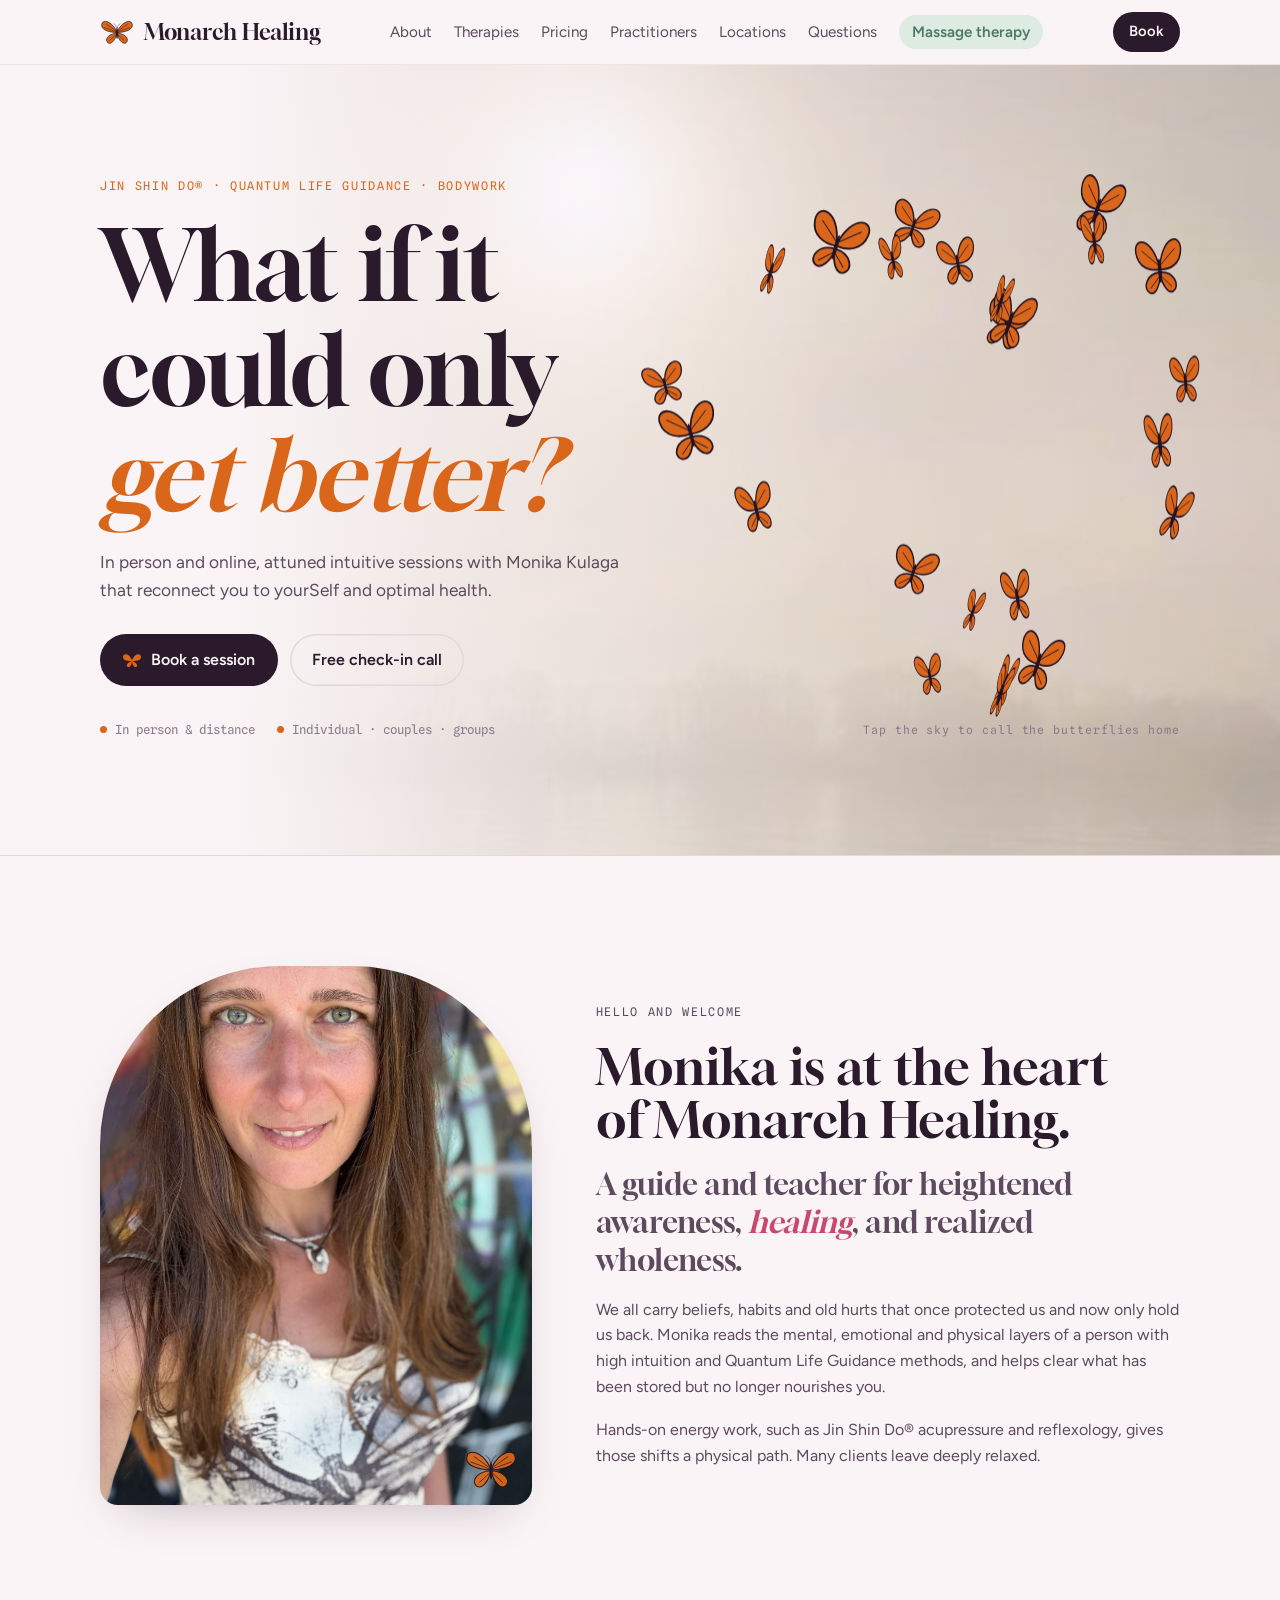
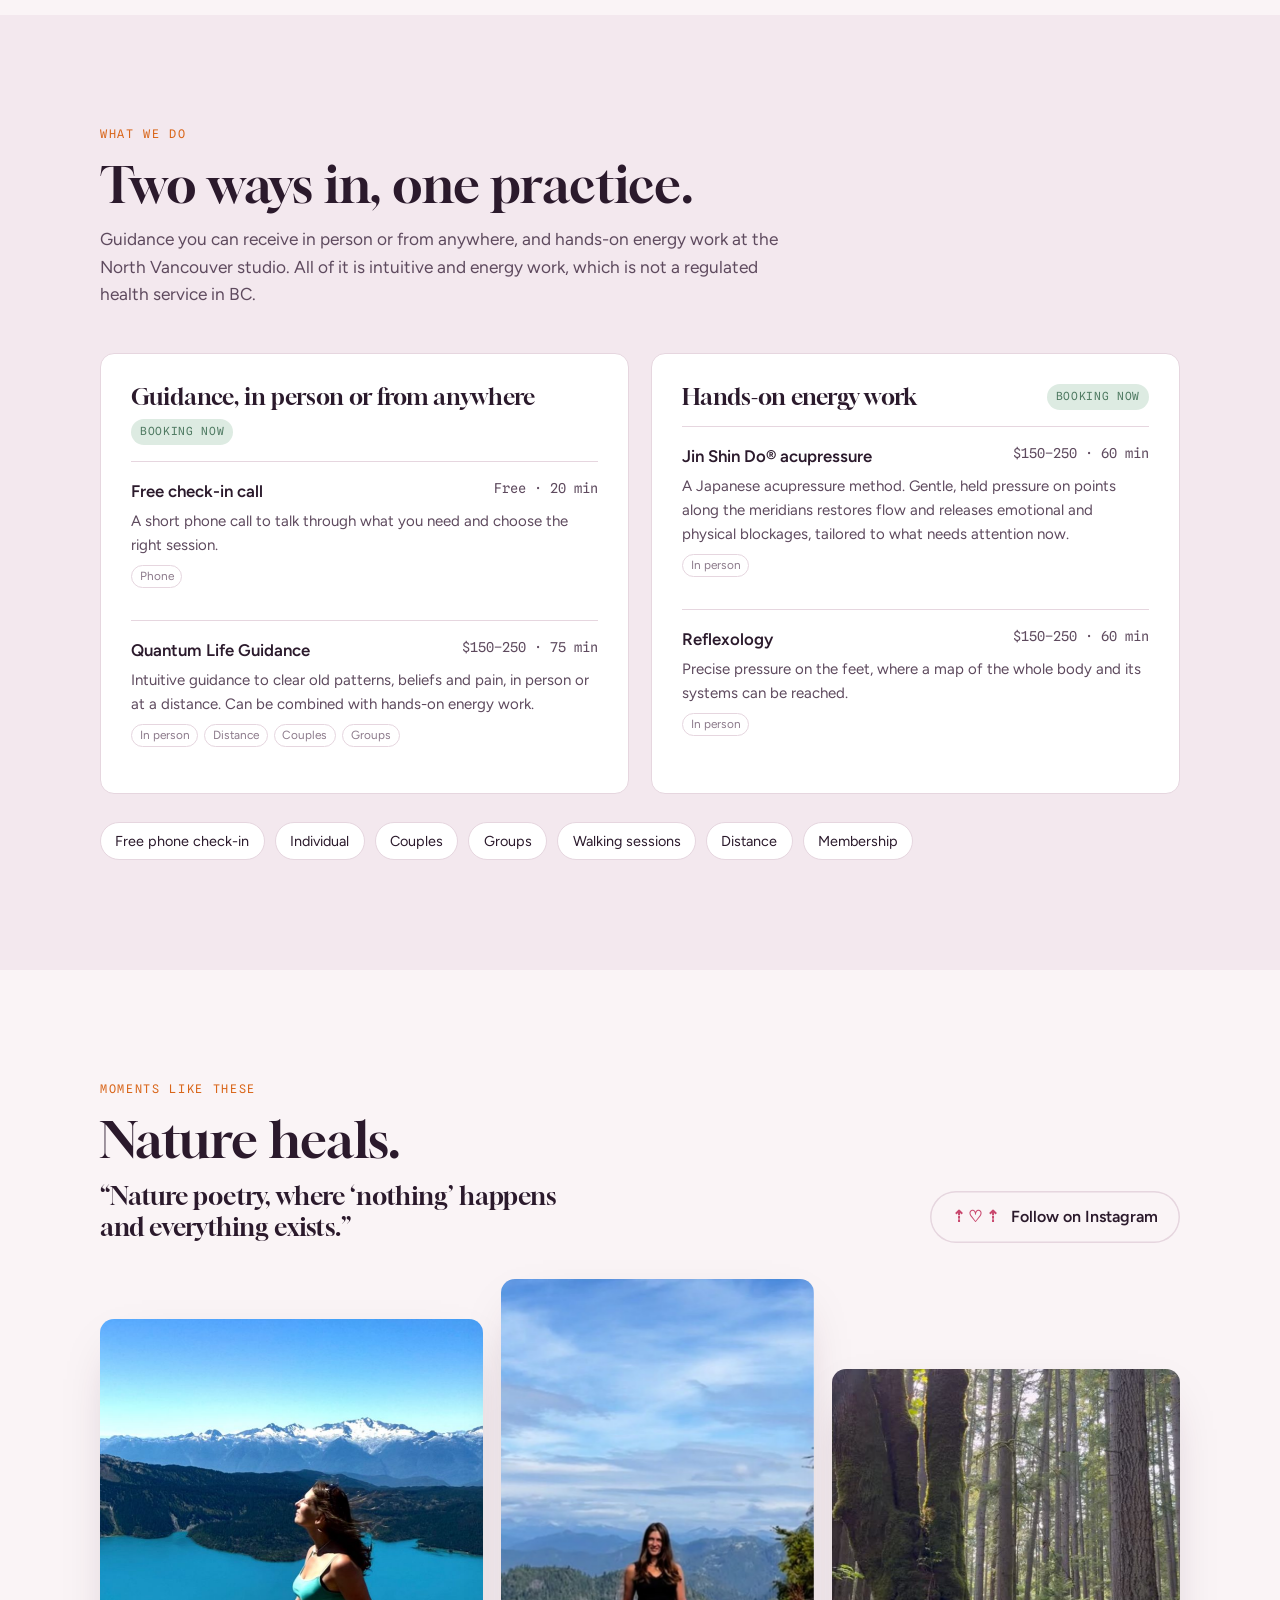
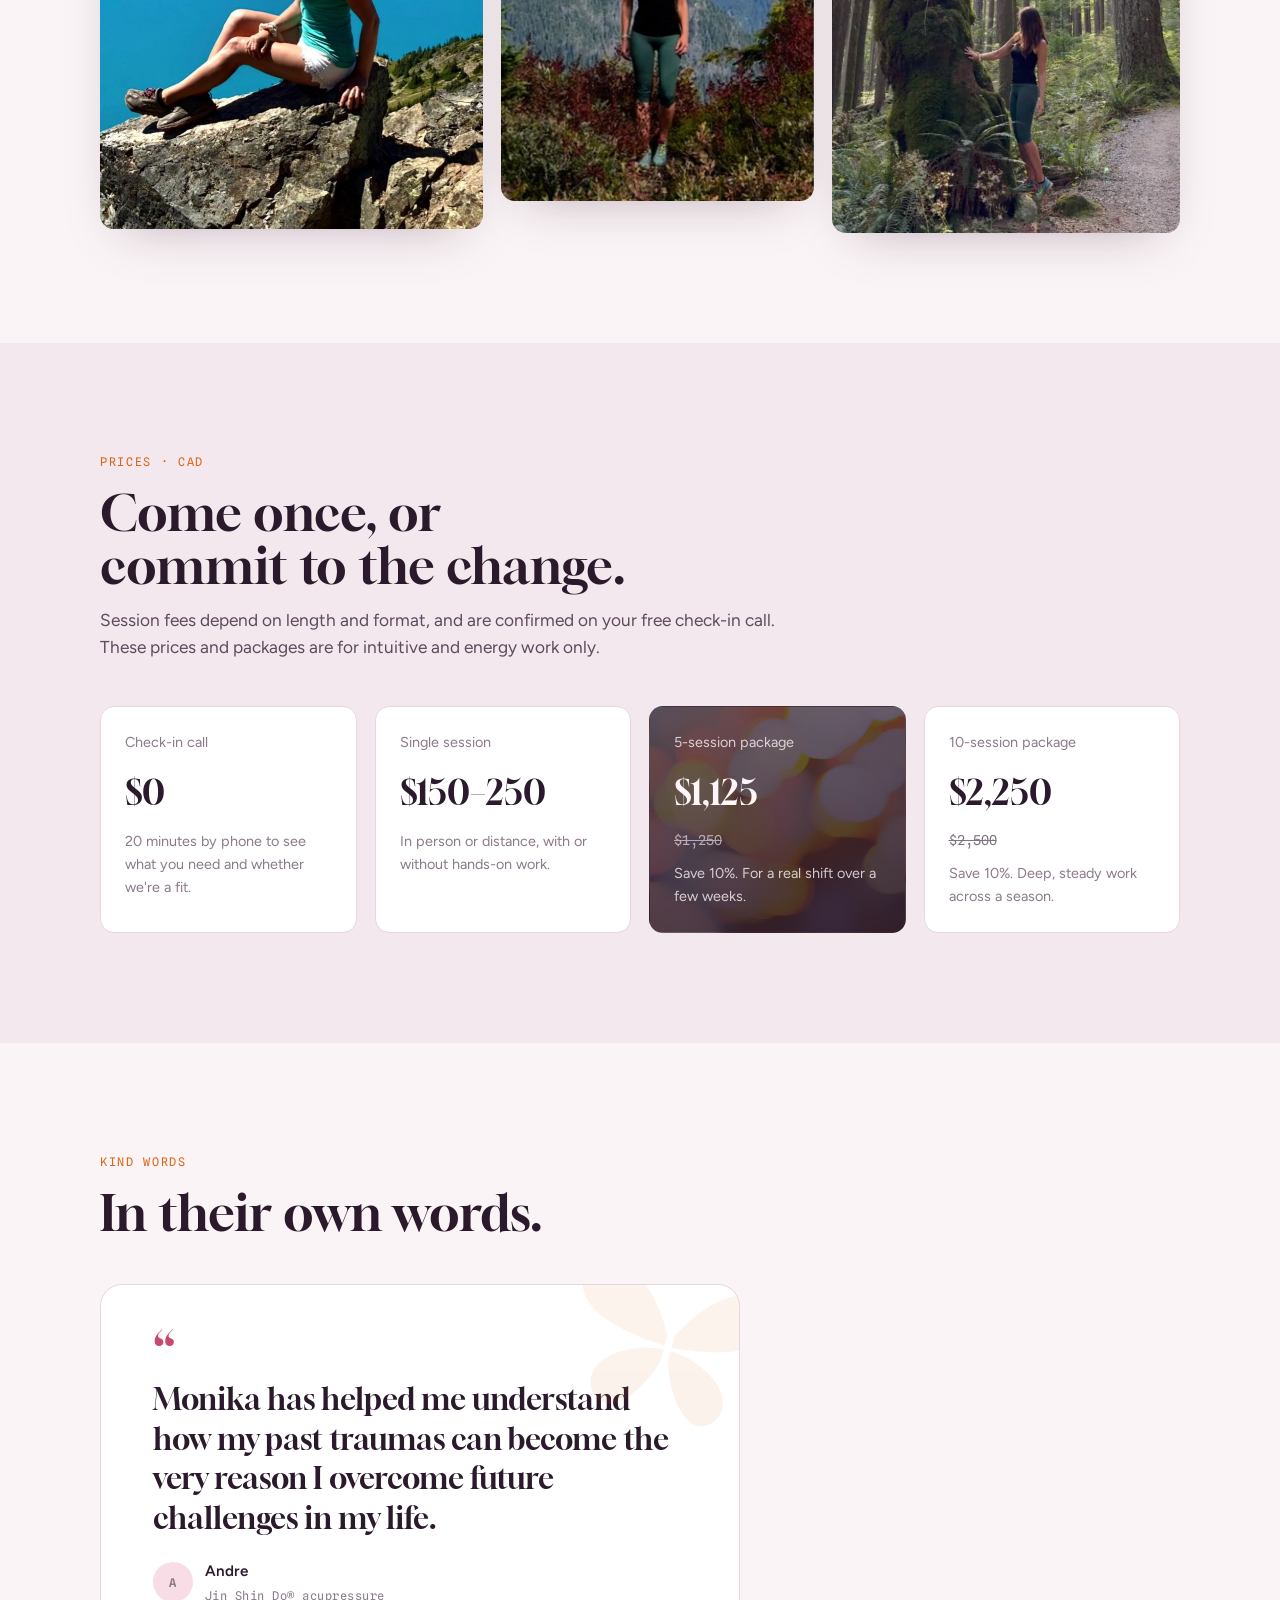
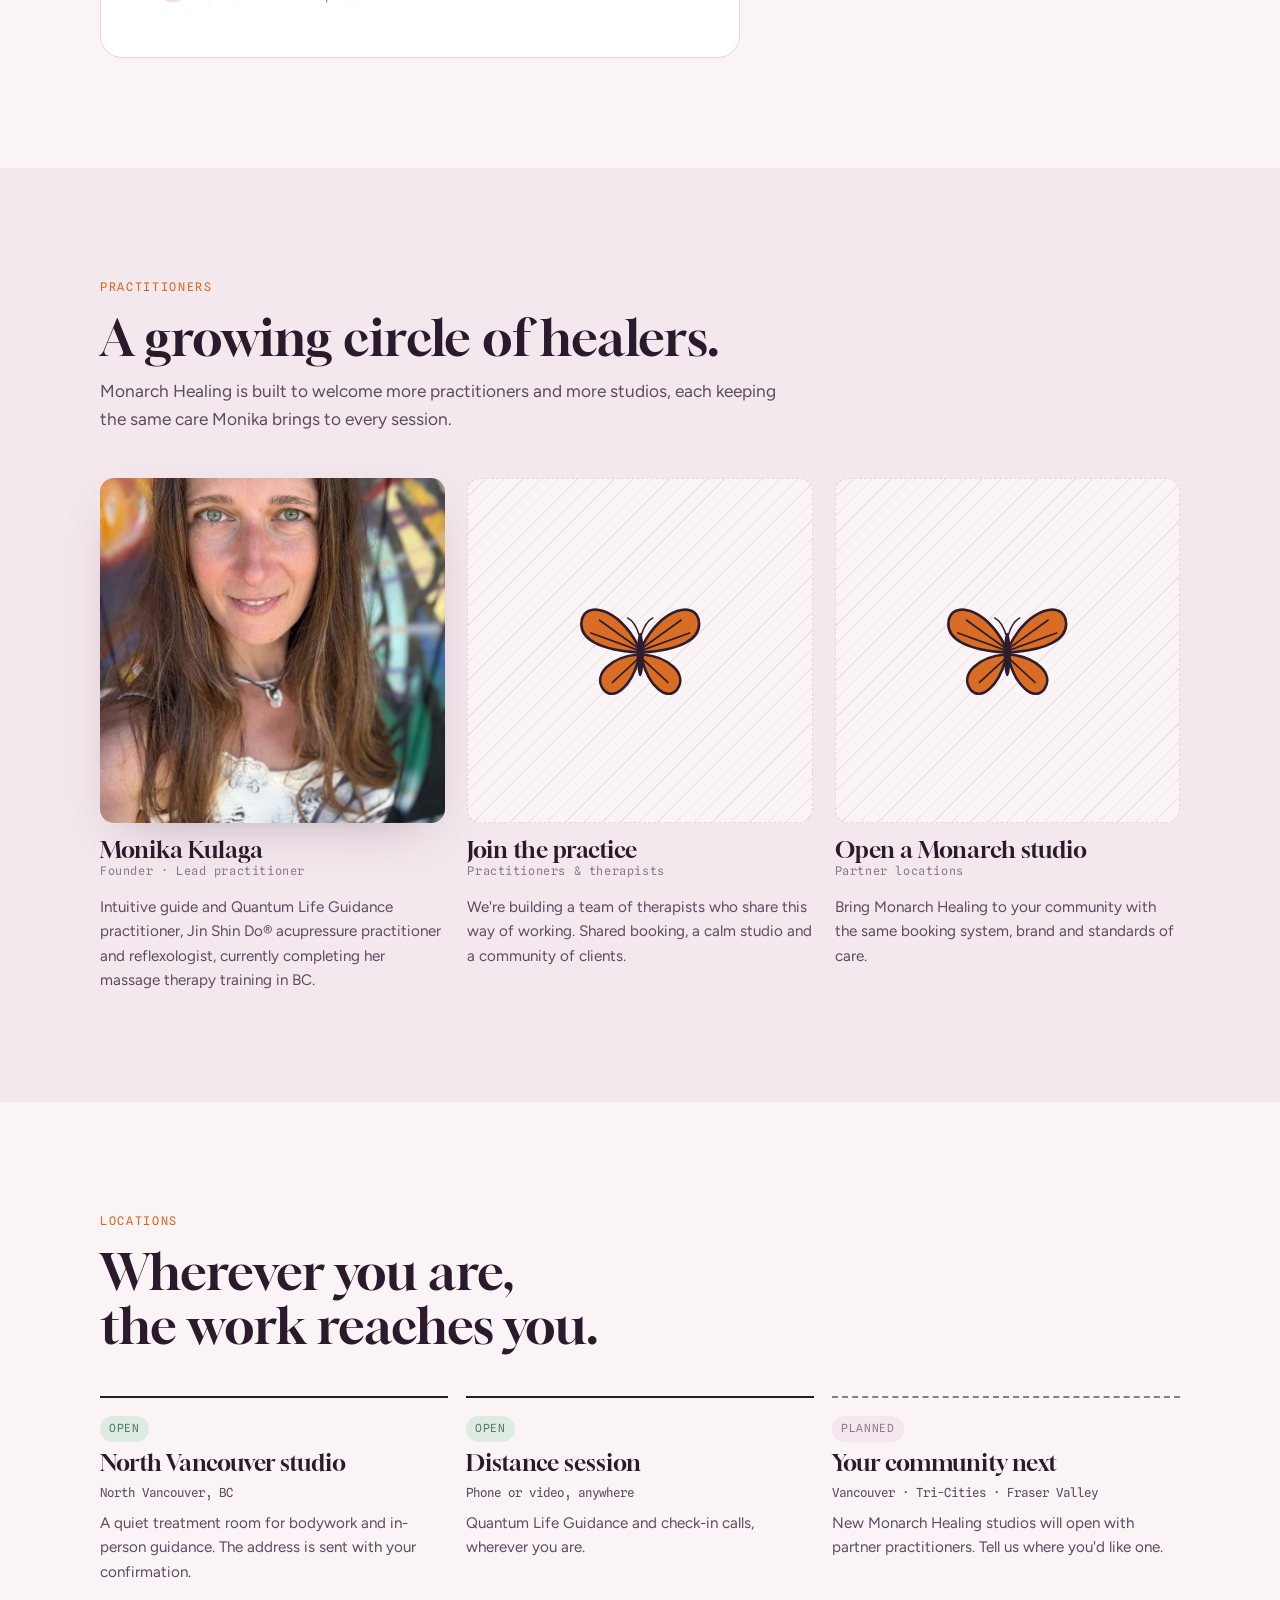
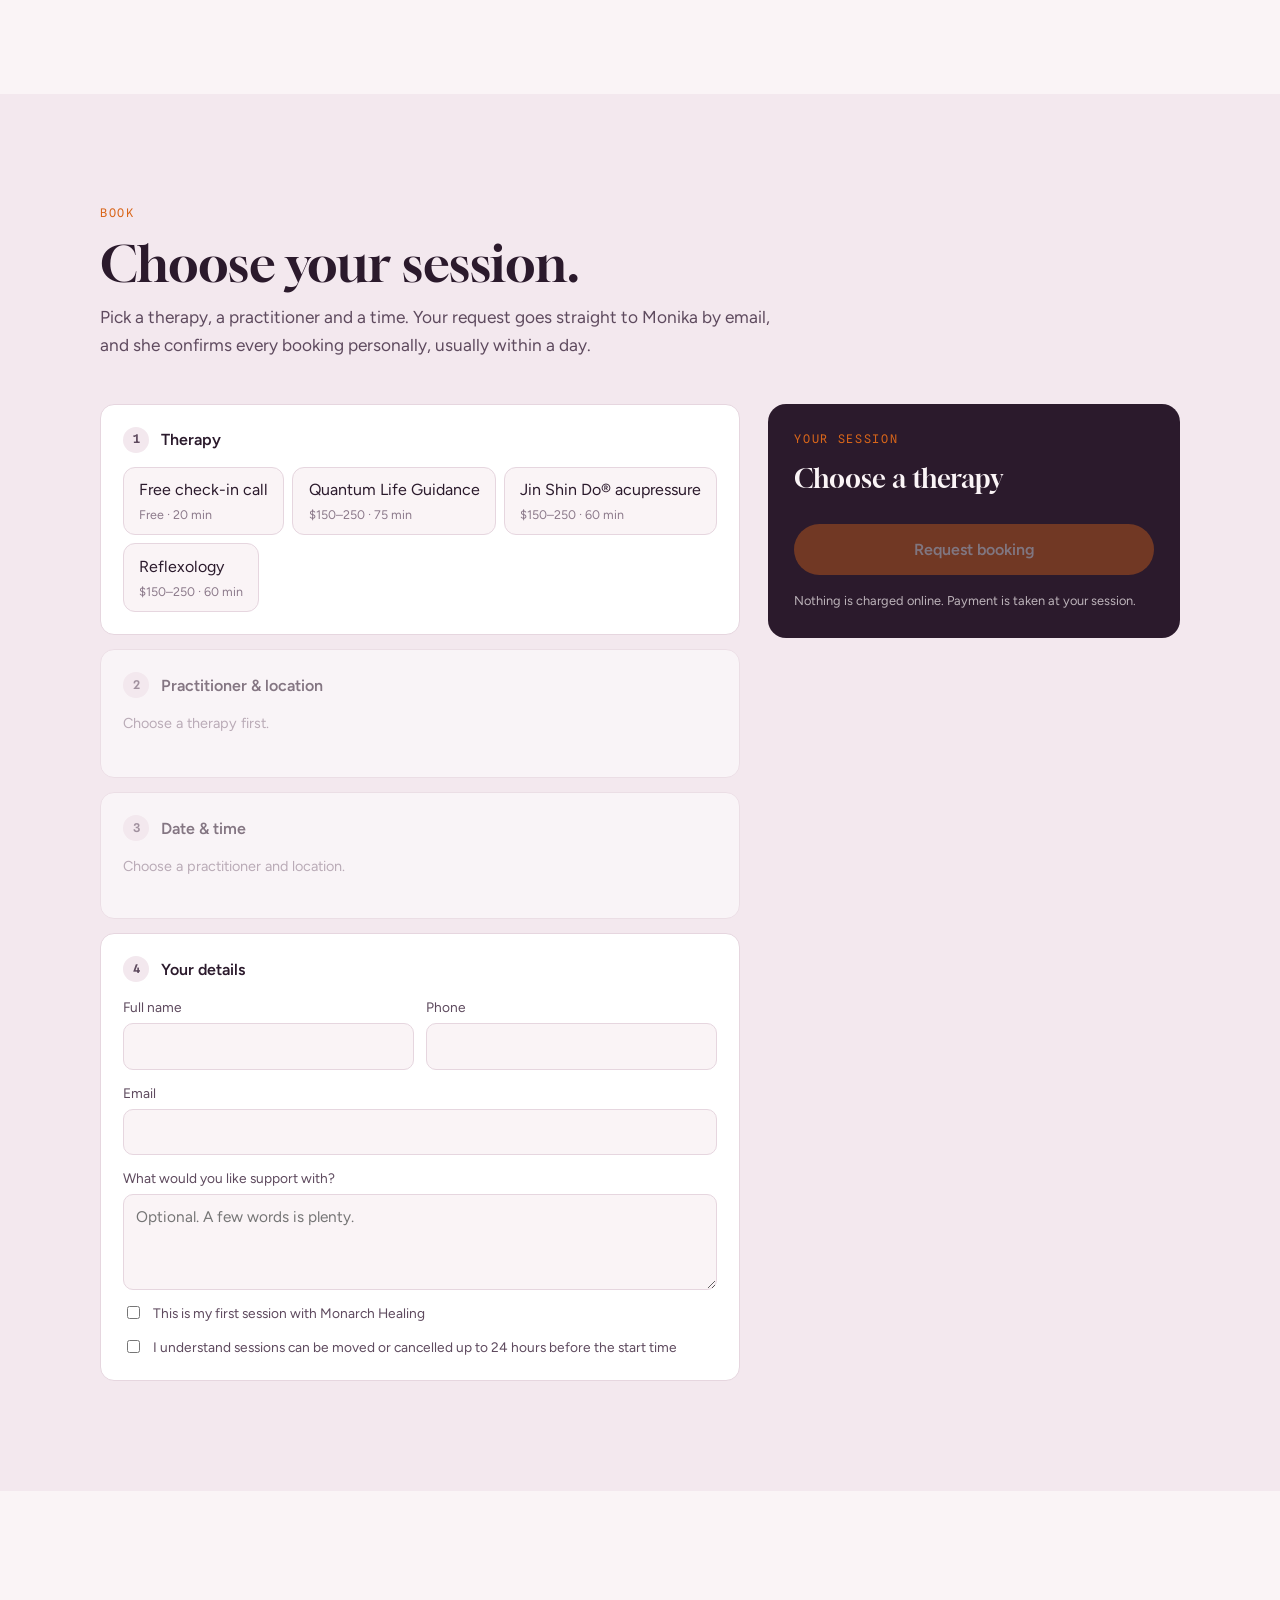
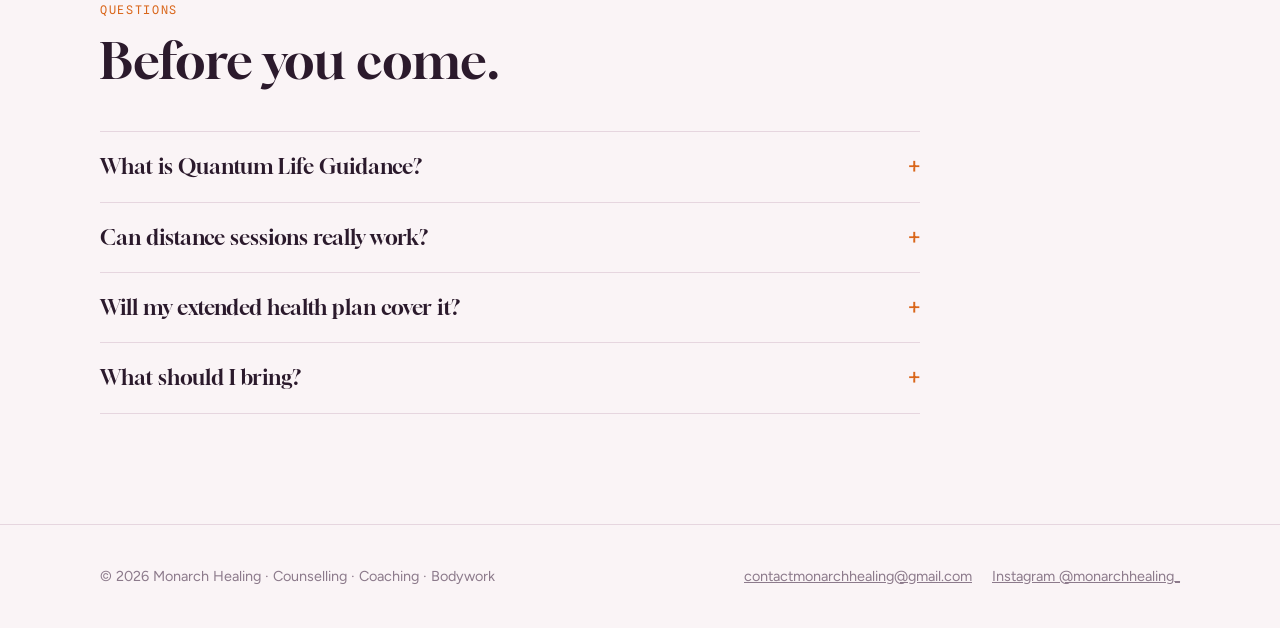
==== commit 2e7c7beb: "Separate massage therapy into its own tab; compliance wording on the main site - New massage-therapy" ====
--- a/index.html
+++ b/index.html
@@ -52,6 +52,7 @@
       <a href="#team">Practitioners</a>
       <a href="#locations">Locations</a>
       <a href="#faq">Questions</a>
+      <a class="tab-rmt" href="massage-therapy.html">Massage therapy</a>
     </div>
     <a class="nav-acct" id="acctLink" href="account.html" aria-label="Sign in" hidden><svg class="acct-ico" viewBox="0 0 24 24" aria-hidden="true"><circle cx="12" cy="8" r="4" fill="none" stroke="currentColor" stroke-width="1.8"/><path d="M4 21c1.5-4 4.5-6 8-6s6.5 2 8 6" fill="none" stroke="currentColor" stroke-width="1.8" stroke-linecap="round"/></svg><span class="lbl">Sign in</span></a>
     <a class="btn btn-primary" href="#book">Book</a>
@@ -73,7 +74,7 @@
         <a class="btn btn-primary" href="#book"><svg class="fly" viewBox="0 0 20 16" aria-hidden="true"><path class="wl" d="M10 8 C7 1 1 1 1 5 C1 9 6 9 10 9Z M10 9 C6 10 3 14 6 15 C8 16 10 12 10 9Z" fill="var(--monarch)"/><path class="wr" d="M10 8 C13 1 19 1 19 5 C19 9 14 9 10 9Z M10 9 C14 10 17 14 14 15 C12 16 10 12 10 9Z" fill="var(--monarch)"/></svg>Book a session</a>
         <a class="btn btn-ghost" href="#book" data-quick="call">Free check-in call</a>
       </div>
-      <div class="hero-meta"><span>In person &amp; distance</span><span>Individual · couples · groups</span><span>RMT opening soon</span></div>
+      <div class="hero-meta"><span>In person &amp; distance</span><span>Individual · couples · groups</span></div>
     </div>
     <p class="hero-hint">Tap the sky to call the butterflies home</p>
   </div>
@@ -91,7 +92,7 @@
       <h2>Monika is at the heart of Monarch Healing.</h2>
       <p class="quote">A guide and teacher for heightened awareness, <em>healing</em>, and realized wholeness.</p>
       <p>We all carry beliefs, habits and old hurts that once protected us and now only hold us back. Monika reads the mental, emotional and physical layers of a person with high intuition and Quantum Life Guidance methods, and helps clear what has been stored but no longer nourishes you.</p>
-      <p>Bodywork gives those shifts a physical path. The session ends with the body fully relaxed and back in balance.</p>
+      <p>Hands-on energy work, such as Jin Shin Do® acupressure and reflexology, gives those shifts a physical path. Many clients leave deeply relaxed.</p>
     </div>
   </div>
 </section>
@@ -100,8 +101,8 @@
   <div class="wrap">
     <div class="section-head">
       <p class="eyebrow">What we do</p>
-      <h2>Two paths, one practice.</h2>
-      <p class="lede">Intuitive and energy work is open now. Registered Massage Therapy opens once Monika's RMT registration in BC is complete, with receipts you can submit to extended health plans.</p>
+      <h2>Two ways in, one practice.</h2>
+      <p class="lede">Guidance you can receive in person or from anywhere, and hands-on energy work at the North Vancouver studio. All of it is intuitive and energy work, which is not a regulated health service in BC.</p>
     </div>
     <div class="paths" id="pathsEl"></div>
     <div class="formats" aria-label="Session formats"><span>Free phone check-in</span><span>Individual</span><span>Couples</span><span>Groups</span><span>Walking sessions</span><span>Distance</span><span>Membership</span></div>
@@ -131,11 +132,11 @@
     <div class="section-head">
       <p class="eyebrow">Prices · CAD</p>
       <h2>Come once, or commit to the change.</h2>
-      <p class="lede">Session fees depend on length and format, and are confirmed on your free check-in call.</p>
+      <p class="lede">Session fees depend on length and format, and are confirmed on your free check-in call. These prices and packages are for intuitive and energy work only.</p>
     </div>
     <div class="pricing">
       <div class="price-card"><span class="muted">Check-in call</span><div class="amt">$0</div><p class="muted">20 minutes by phone to see what you need and whether we're a fit.</p></div>
-      <div class="price-card"><span class="muted">Single session</span><div class="amt">$150–250</div><p class="muted">In person or distance, with or without bodywork.</p></div>
+      <div class="price-card"><span class="muted">Single session</span><div class="amt">$150–250</div><p class="muted">In person or distance, with or without hands-on work.</p></div>
       <div class="price-card feature"><span class="muted">5-session package</span><div class="amt">$1,125</div><s>$1,250</s><p class="muted">Save 10%. For a real shift over a few weeks.</p></div>
       <div class="price-card"><span class="muted">10-session package</span><div class="amt">$2,250</div><s>$2,500</s><p class="muted">Save 10%. Deep, steady work across a season.</p></div>
     </div>
@@ -148,15 +149,8 @@
       <p class="eyebrow">Kind words</p>
       <h2>In their own words.</h2>
     </div>
-    <div class="kw" id="kwEl">
+    <div class="kw solo" id="kwEl">
       <div id="kwStageWrap"></div>
-      <aside class="kw-invite">
-        <p class="eyebrow" style="color:var(--monarch)">Worked with Monika?</p>
-        <h3>Share how it felt.</h3>
-        <p>A few words about your session help someone else take their first step. Monika reads every one, and only shares yours with your permission.</p>
-        <p class="mail">contactmonarchhealing@gmail.com</p>
-        <a class="btn" href="mailto:contactmonarchhealing@gmail.com?subject=My%20experience%20with%20Monarch%20Healing">Write to Monika</a>
-      </aside>
     </div>
   </div>
 </section>
@@ -229,8 +223,8 @@
     <div class="faq">
       <details><summary>What is Quantum Life Guidance?</summary><p>A focused, intuitive way of working with your body, mind, feelings and spirit. It reaches beliefs and your sense of self below conscious thought, so resistance, old patterns, inherited hurts and trauma can be released and you can live more aligned and free.</p></details>
       <details><summary>Can distance sessions really work?</summary><p>Yes. Quantum Life Guidance is offered by phone or video as well as in person. Many clients combine distance work between in-person bodywork sessions.</p></details>
-      <details><summary>Will my extended health plan cover it?</summary><p>Registered Massage Therapy receipts will be accepted by most extended health plans once RMT services open. Intuitive and energy work is usually not covered, so check your plan.</p></details>
-      <details><summary>What should I bring?</summary><p>Comfortable clothing, water, and whatever is on your mind. For bodywork, arrive ten minutes early for your first visit.</p></details>
+      <details><summary>Will my extended health plan cover it?</summary><p>Intuitive and energy work isn't a regulated health service in BC, so it's generally not covered by extended health plans. Some health spending accounts are more flexible, so check yours. Massage therapy is separate: see the <a href="massage-therapy.html">massage therapy page</a>.</p></details>
+      <details><summary>What should I bring?</summary><p>Comfortable clothing, water, and whatever is on your mind. For hands-on sessions, arrive ten minutes early for your first visit.</p></details>
     </div>
   </div>
 </section>
@@ -249,205 +243,29 @@
 <script src="js/vendor/supabase-2.117.2.js"></script>
 <script src="js/site.js"></script>
 <script src="js/app.js"></script>
+<script src="js/booking.js"></script>
 <script>
 /* ---------- render static sections ---------- */
 function renderPaths(){
-  const groups=[{key:"energy",title:"Intuitive & energy work",pill:'<span class="pill open">Booking now</span>'},{key:"rmt",title:"Registered Massage Therapy",pill:'<span class="pill soon">Opening soon · waitlist</span>'}];
+  const groups=[{key:"guidance",title:"Guidance, in person or from anywhere",pill:'<span class="pill open">Booking now</span>'},{key:"hands",title:"Hands-on energy work",pill:'<span class="pill open">Booking now</span>'}];
   $("#pathsEl").innerHTML=groups.map(g=>`<article class="path"><header><h3>${g.title}</h3>${g.pill}</header>${THERAPIES.filter(t=>t.path===g.key).map(t=>`<div class="therapy" data-pick="${t.id}" role="button" tabindex="0" aria-label="Book ${esc(t.name)}"><h4>${esc(t.name)}</h4><span class="price">${esc(t.price)}${t.soon?"":" · "+t.mins+" min"}</span><p>${esc(t.desc)}</p><div class="tags">${t.tags.map(x=>`<span class="tag">${esc(x)}</span>`).join("")}</div></div>`).join("")}</article>`).join("");
 }
 function renderTeam(){
   const fly='<svg viewBox="0 0 120 96" aria-hidden="true"><use href="#bfly"/></svg>';
   $("#teamEl").innerHTML=PRACTITIONERS.map(p=>`<article class="member"><figure class="photo" style="margin:0">${p.photo?`<img src="${p.photo}" alt="${esc(p.name)}" style="object-position:50% 12%">`:fly}</figure><div><h3>${esc(p.name)}</h3><p class="role">${esc(p.role)}</p></div><p>${esc(p.bio)}</p></article>`).join("")+
-  `<article class="member invite"><figure class="photo" style="margin:0">${fly}</figure><div><h3>Join the practice</h3><p class="role">RMTs &amp; energy practitioners</p></div><p>We're building a team of therapists who share this way of working. Shared booking, a calm studio and a community of clients.</p></article>`+
+  `<article class="member invite"><figure class="photo" style="margin:0">${fly}</figure><div><h3>Join the practice</h3><p class="role">Practitioners &amp; therapists</p></div><p>We're building a team of therapists who share this way of working. Shared booking, a calm studio and a community of clients.</p></article>`+
   `<article class="member invite"><figure class="photo" style="margin:0">${fly}</figure><div><h3>Open a Monarch studio</h3><p class="role">Partner locations</p></div><p>Bring Monarch Healing to your community with the same booking system, brand and standards of care.</p></article>`;
 }
 function renderLocs(){
   $("#locsEl").innerHTML=LOCATIONS.map(l=>`<article class="loc ${l.future?"future":""}"><span class="pill ${l.future?"no":"open"}" style="justify-self:start">${l.future?"Planned":"Open"}</span><h3>${esc(l.name)}</h3><p class="muted" style="font-family:var(--mono);font-size:.78rem">${esc(l.area)}</p><p>${esc(l.desc)}</p></article>`).join("");
 }
 
-/* ---------- booking ---------- */
-const S={therapy:null,ther:null,loc:null,format:"Individual",date:null,time:null};
-let slotMap=null, slotKey="", slotErr="";   // live open times from the booking database: Map(date -> ["10:00",…])
-let me=null, meProfile=null, codeSentTo=null, pending=null, busy=false;
-
-function choice(label,small,pressed,attrs,disabled){return `<button type="button" class="choice" aria-pressed="${pressed}" ${attrs} ${disabled?"disabled":""}><span>${label}</span>${small?`<small>${small}</small>`:""}</button>`}
-function fallbackDays(){const out=[];const d=new Date();d.setHours(0,0,0,0);d.setDate(d.getDate()+1);while(out.length<14){if(HOURS[d.getDay()])out.push(ymd(d));d.setDate(d.getDate()+1)}return out}
-
-async function loadSlots(){
-  const t=byId(THERAPIES,S.therapy);
-  if(!MH.connected||!t||t.soon||!S.ther)return;
-  const key=S.ther+"|"+S.therapy; if(key===slotKey&&slotMap)return;
-  slotKey=key;slotMap=null;slotErr="";renderBooking();
-  try{const rows=await MH.slots(S.ther,S.therapy,null,28);if(slotKey!==key)return;
-    slotMap=new Map();rows.forEach(r=>{const tm=String(r.slot_time).slice(0,5);if(!slotMap.has(r.slot_date))slotMap.set(r.slot_date,[]);slotMap.get(r.slot_date).push(tm)});
-  }catch(e){slotMap=new Map();slotErr=MH.explain(e)}
-  if(S.date&&!(slotMap.get(S.date)||[]).includes(S.time))S.time=null;
-  renderBooking();
-}
-
-function renderBooking(){
-  const t=byId(THERAPIES,S.therapy);
-  $("#cTherapy").innerHTML=THERAPIES.map(x=>choice(esc(x.name),x.soon?"Waitlist":x.price+" · "+x.mins+" min",S.therapy===x.id,`data-t="${x.id}"`)).join("");
-  const thers=t?PRACTITIONERS.filter(p=>p.therapies.includes(t.id)):[];
-  $("#cTher").innerHTML=t?thers.map(p=>choice(esc(p.name),esc(p.role.split("·")[1]||p.role),S.ther===p.id,`data-p="${p.id}"`)).join(""):'<p class="muted">Choose a therapy first.</p>';
-  $("#cLoc").innerHTML=t?LOCATIONS.filter(l=>!l.future&&t.modes.includes(l.id)).map(l=>choice(esc(l.name),esc(l.area),S.loc===l.id,`data-l="${l.id}"`)).join(""):"";
-  $("#cFormat").innerHTML=t&&!t.soon&&t.id!=="call"?FORMATS.map(f=>choice(f,"",S.format===f,`data-f="${f}"`)).join(""):"";
-  const waitlist=t&&t.soon;
-  $("#s3").hidden=!!waitlist;
-  if(!waitlist){
-    const ready=S.ther&&S.loc;
-    let dayList=[],timesFor=()=>[];
-    if(MH.connected){if(slotMap){dayList=[...slotMap.keys()].slice(0,14);timesFor=d=>slotMap.get(d)||[]}}
-    else{dayList=fallbackDays();timesFor=d=>{const [y,m,dd]=d.split("-").map(Number);return HOURS[new Date(y,m-1,dd).getDay()]||[]}}
-    let daysHtml;
-    if(!ready)daysHtml='<p class="muted">Choose a practitioner and location.</p>';
-    else if(MH.connected&&!slotMap)daysHtml='<p class="muted">Finding open times…</p>';
-    else if(slotErr)daysHtml=`<p class="muted">${esc(slotErr)}</p>`;
-    else if(!dayList.length)daysHtml=`<p class="muted">No open times in the next four weeks. Email ${esc(MONIKA_EMAIL)} and Monika will find one for you.</p>`;
-    else daysHtml=dayList.map(k=>{const [y,m,dd]=k.split("-").map(Number);const d=new Date(y,m-1,dd);return `<button type="button" class="choice day" aria-pressed="${S.date===k}" data-d="${k}"><small>${DOW[d.getDay()]}</small><b>${d.getDate()}</b><small>${MON[d.getMonth()]}</small></button>`}).join("");
-    $("#cDays").innerHTML=daysHtml;
-    $("#cTimes").innerHTML=ready&&S.date?timesFor(S.date).map(h=>choice(fmtTime(h),"",S.time===h,`data-h="${h}"`)).join("")+(MH.connected?'<p class="muted tz-note">Pacific time</p>':""):"";
-  }
-  $("#s1").dataset.done=!!t;
-  $("#s2").dataset.done=!!(S.ther&&S.loc);$("#s2").dataset.locked=!t;
-  $("#s3").dataset.done=!!(S.date&&S.time);$("#s3").dataset.locked=!(S.ther&&S.loc);
-  $("#s4").querySelector(".n").textContent=waitlist?"3":"4";
-  renderDetails();
-  renderSummary();
-}
-
-/* step 4: who is booking */
-function renderDetails(){
-  const signedIn=!!me, name=(meProfile&&meProfile.full_name)||"";
-  $("#whoBox").hidden=!signedIn;
-  if(signedIn)$("#whoBox").innerHTML=`<span>Booking as <b>${esc(name||me.email)}</b>${name?` · ${esc(me.email)}`:""}</span><button type="button" class="linkish" id="switchUser">Not you?</button>`;
-  const needContact=!signedIn;
-  ["lName","lPhone","lEmail"].forEach(id=>$("#"+id).hidden=!needContact);
-  if(signedIn&&!name){$("#lName").hidden=false;$("#lPhone").hidden=false}
-  $("#codeBox").hidden=!(MH.connected&&codeSentTo&&!signedIn);
-  if(codeSentTo)$("#codeTo").textContent=codeSentTo;
-}
-function detailsOk(){
-  const nameOk=(me&&meProfile&&meProfile.full_name)||$("#fName").value.trim().length>1;
-  const emailOk=me||/^\S+@\S+\.\S+$/.test($("#fEmail").value.trim());
-  return nameOk&&emailOk&&$("#fPolicy").checked;
-}
-function renderSummary(){
-  const t=byId(THERAPIES,S.therapy),p=byId(PRACTITIONERS,S.ther),l=byId(LOCATIONS,S.loc);
-  $("#sumTitle").textContent=t?t.name:"Choose a therapy";
-  const rows=[];
-  if(t)rows.push(["Length",t.soon?"30, 60 or 90 min":t.mins+" min"],["Fee",t.price]);
-  if(p)rows.push(["With",p.name]);
-  if(l)rows.push(["Where",l.name]);
-  if(t&&!t.soon&&t.id!=="call")rows.push(["Format",S.format]);
-  if(S.date)rows.push(["When",fmtDate(S.date)+(S.time?" · "+fmtTime(S.time):"")]);
-  $("#sumList").innerHTML=rows.map(r=>`<dt>${r[0]}</dt><dd>${esc(r[1])}</dd>`).join("");
-  const waitlist=t&&t.soon;
-  const ok=t&&p&&l&&(waitlist||(S.date&&S.time))&&detailsOk()&&!busy&&!(codeSentTo&&!me);
-  const btn=$("#submitBtn");btn.disabled=!ok;
-  btn.textContent=busy?"Sending…":(MH.connected&&!me)?"Continue: email me a code":waitlist?"Join the RMT waitlist":"Request booking";
-  $("#sumNote").textContent=waitlist?"You'll hear first when RMT booking opens. No commitment.":
-    (MH.connected&&!me)?"We'll email you a 6-digit code to create your account or sign in. No password needed.":"Nothing is charged online. Payment is taken at your session.";
-}
-
-document.addEventListener("click",e=>{
-  if(e.target.closest("#switchUser")){MH.signOut().then(()=>{me=null;meProfile=null;renderBooking()});return}
-  const b=e.target.closest("button.choice,[data-pick],[data-quick]");if(!b)return;
-  if(b.dataset.pick||b.dataset.quick){const id=b.dataset.pick||b.dataset.quick;pickTherapy(id);if(b.dataset.pick)$("#book").scrollIntoView({behavior:matchMedia("(prefers-reduced-motion: reduce)").matches?"auto":"smooth"});return}
-  if(b.dataset.t)pickTherapy(b.dataset.t);
-  else if(b.dataset.p){S.ther=b.dataset.p;S.date=S.time=null;slotKey=""}
-  else if(b.dataset.l){S.loc=b.dataset.l}
-  else if(b.dataset.f){S.format=b.dataset.f}
-  else if(b.dataset.d){S.date=b.dataset.d;S.time=null}
-  else if(b.dataset.h){S.time=b.dataset.h}
-  renderBooking();loadSlots();
-});
-document.addEventListener("keydown",e=>{if((e.key==="Enter"||e.key===" ")&&e.target.dataset&&e.target.dataset.pick){e.preventDefault();e.target.click()}});
-function pickTherapy(id){const t=byId(THERAPIES,id);S.therapy=id;const ps=PRACTITIONERS.filter(p=>p.therapies.includes(id));S.ther=ps.length===1?ps[0].id:null;const ls=LOCATIONS.filter(l=>!l.future&&t.modes.includes(l.id));S.loc=ls.length===1?ls[0].id:(ls.find(l=>l.id===S.loc)?S.loc:null);S.date=S.time=null;slotKey="";renderBooking();loadSlots()}
-["fName","fEmail","fPhone","fPolicy","fFirst","fNotes"].forEach(id=>document.getElementById(id).addEventListener("input",renderSummary));
-$("#details").addEventListener("submit",e=>e.preventDefault());
-
-function currentBooking(){
-  const t=byId(THERAPIES,S.therapy);
-  return {therapy:t.id,practitioner:S.ther,location:S.loc,format:t.soon||t.id==="call"?"Individual":S.format,
-    date:t.soon?null:S.date,time:t.soon?null:S.time,notes:$("#fNotes").value.trim().slice(0,1000),first:$("#fFirst").checked};
-}
-function say(html,kind){const m=$("#statusMsg");m.innerHTML=html;m.hidden=false;m.dataset.kind=kind||""}
-
-$("#submitBtn").addEventListener("click",async()=>{
-  const t=byId(THERAPIES,S.therapy);const b=currentBooking();
-  if(!MH.connected)return emailFallback(t,b);
-  busy=true;renderSummary();
-  try{
-    if(!me){
-      const email=$("#fEmail").value.trim(), name=$("#fName").value.trim(), phone=$("#fPhone").value.trim();
-      pending={...b,name,phone};MH.savePending(pending);
-      await MH.sendCode(email,{full_name:name,phone});
-      codeSentTo=email;renderDetails();
-      say(`We sent a 6-digit code to <b>${esc(email)}</b>. Enter it in step ${t.soon?3:4} to finish booking.`);
-      setTimeout(()=>$("#fCode").focus(),50);
-    }else{
-      if(meProfile&&!meProfile.full_name&&$("#fName").value.trim()){await MH.saveProfile({full_name:$("#fName").value.trim(),phone:$("#fPhone").value.trim()||null});meProfile=await MH.profile()}
-      await finishBooking(b);
-    }
-  }catch(err){say(esc(MH.explain(err)),"error");if(/slot_taken|not_open|too_soon/.test(err.message||"")){S.time=null;slotKey="";loadSlots()}}
-  busy=false;renderSummary();
-});
-
-$("#verifyBtn").addEventListener("click",verify);
-$("#fCode").addEventListener("keydown",e=>{if(e.key==="Enter"){e.preventDefault();verify()}});
-$("#resendBtn").addEventListener("click",async()=>{try{await MH.sendCode(codeSentTo);toast("New code sent")}catch(err){say(esc(MH.explain(err)),"error")}});
-$("#changeEmail").addEventListener("click",()=>{codeSentTo=null;renderDetails();renderSummary();$("#fEmail").focus()});
-async function verify(){
-  const code=$("#fCode").value.replace(/\D/g,"");if(code.length<6){say("Enter the 6-digit code from the email.","error");return}
-  busy=true;renderSummary();$("#verifyBtn").disabled=true;
-  try{
-    await MH.verifyCode(codeSentTo,code);
-    await refreshMe();
-    if(meProfile&&!meProfile.full_name&&pending&&pending.name){await MH.saveProfile({full_name:pending.name,phone:pending.phone||null});meProfile=await MH.profile()}
-    codeSentTo=null;renderDetails();
-    const b=pending?{...pending}:currentBooking();MH.takePending();
-    await finishBooking(b);
-  }catch(err){say(esc(MH.explain(err)),"error")}
-  busy=false;$("#verifyBtn").disabled=false;renderBooking();
-}
-
-async function finishBooking(b){
-  const rect=$("#submitBtn").getBoundingClientRect();
-  const id=await MH.request(b);MH.takePending();pending=null;
-  const t=byId(THERAPIES,b.therapy);
-  let row=null;try{row=(await MH.myBookings()).find(x=>x.id===id)}catch{}
-  const when=row&&row.starts_at?MH.when(row.starts_at):"";
-  say(t.soon?`You're on the waitlist for ${esc(t.name)}. Monika will be in touch when booking opens. <a href="account.html">See my sessions</a>`:
-    `<b>Requested for ${esc(when)}.</b> Monika will confirm by email, usually within a day.<span class="done-actions">${row?MH.calendarMenu(row.id):""}<a class="mini-btn" href="account.html">My sessions</a></span>`,"ok");
-  if(row)lastRows[row.id]=row;
-  liftoff(rect);toast(t.soon?"Added to the waitlist":"Booking requested");
-  S.date=S.time=null;slotKey="";$("#fNotes").value="";renderBooking();loadSlots();
-}
-const lastRows={};
-if(MH.connected)MH.bindCalendar($("#statusMsg"),id=>lastRows[id]);
-
-function emailFallback(t,b){
-  const contact={name:$("#fName").value.trim(),email:$("#fEmail").value.trim(),phone:$("#fPhone").value.trim()};
-  const th=byId(PRACTITIONERS,b.practitioner),lo=byId(LOCATIONS,b.location);
-  const lines=[(t.soon?"RMT waitlist request":"Booking request")+" — "+t.name,"","Name: "+contact.name,"Email: "+contact.email,"Phone: "+(contact.phone||"—"),
-    "Practitioner: "+(th?th.name:""),"Location: "+(lo?lo.name:""),t.soon?"":"Format: "+b.format,t.soon?"":"Requested time: "+fmtDate(b.date)+" at "+fmtTime(b.time),
-    "First session: "+(b.first?"Yes":"No"),"","Notes: "+(b.notes||"—")].filter(x=>x!=="");
-  const subj=(t.soon?"RMT waitlist: ":"Booking request: ")+t.name+(b.date?" · "+fmtDate(b.date)+" "+fmtTime(b.time):"");
-  location.href="mailto:"+MONIKA_EMAIL+"?subject="+encodeURIComponent(subj)+"&body="+encodeURIComponent(lines.join("\n"));
-  say("Your email app should open with the request ready to send. If it didn't, email <strong>"+MONIKA_EMAIL+"</strong> with the details above.");
-  liftoff($("#submitBtn").getBoundingClientRect());
-}
-
-async function refreshMe(){me=await MH.user();meProfile=me?await MH.profile().catch(()=>null):null}
-if(MH.connected){$("#bookLede").textContent="Monika confirms every booking personally, usually within a day. Your free account keeps your sessions in one place, where you can move them, cancel them or add them to your calendar.";refreshMe().then(renderBooking);MH.onAuth(()=>refreshMe().then(renderBooking))}
-
-renderPaths();renderTeam();renderLocs();renderBooking();
+renderPaths();renderTeam();renderLocs();
 
 /* ---------- kind words ---------- */
 (function(){
   const real=TESTIMONIALS.length>0, list=real?TESTIMONIALS:SAMPLE_TESTIMONIALS, wrap=$("#kwStageWrap");
-  if(!list.length){wrap.remove();$("#kwEl").classList.add("solo");$("#kind-words h2").textContent="Your words matter.";return}
+  if(!list.length){$("#kind-words").remove();return}
   const initial=n=>(n||"?").trim().charAt(0).toUpperCase();
   wrap.innerHTML=`<div class="kw-stage" aria-roledescription="carousel" aria-label="Client testimonials">${real?"":'<span class="kw-sample">Example layout</span>'}${list.map((t,i)=>`<figure class="kw-slide${i?"":" on"}" role="group" aria-label="${i+1} of ${list.length}" style="margin:0"><blockquote>${esc(t.quote)}</blockquote><figcaption class="kw-who"><span class="kw-av" aria-hidden="true">${esc(initial(t.name))}</span><span style="display:grid;gap:2px"><b style="font-family:var(--body);font-size:.95rem;letter-spacing:0;color:var(--ink)">${esc(t.name)}</b><span>${esc(t.detail||"")}</span></span></figcaption></figure>`).join("")}</div>${list.length>1?`<div class="kw-nav" role="tablist">${list.map((_,i)=>`<button class="kw-dot" type="button" aria-label="Show testimonial ${i+1}" aria-current="${!i}" data-kw="${i}"></button>`).join("")}</div>`:""}`;
   const slides=[...wrap.querySelectorAll(".kw-slide")],dots=[...wrap.querySelectorAll(".kw-dot")];let cur=0,timer=null;
--- a/styles.css
+++ b/styles.css
@@ -67,7 +67,7 @@
 .menu-btn[aria-expanded="true"] span{background:transparent}
 .menu-btn[aria-expanded="true"] span::before{transform:translateY(6px) rotate(45deg)}
 .menu-btn[aria-expanded="true"] span::after{transform:translateY(-6px) rotate(-45deg)}
-@media (max-width:820px){
+@media (max-width:1140px){
   .nav .wrap{gap:10px}
   .brand{white-space:nowrap;font-size:1.2rem;padding-block:8px}
   .nav .btn-primary{margin-left:auto}
@@ -374,3 +374,26 @@
   .hide-sm{display:none}
 }
 .sess .datebox{align-self:start}
+
+/* ───────── massage therapy tab (kept visually separate) ───────── */
+.nav-links a.tab-rmt{background:var(--sage-soft);color:var(--sage);font-weight:600;padding:.35em .85em;border-radius:999px}
+.nav-links a.tab-rmt:hover{color:var(--ink)}
+.nav-links a.tab-rmt[aria-current="page"]{background:var(--sage);color:var(--on-accent)}
+@media (max-width:1140px){.nav-links a.tab-rmt{background:transparent;padding:14px 4px;border-radius:0}.nav-links a.tab-rmt::after{content:"Separate service";margin-left:10px;font-size:.7rem;font-family:var(--mono);letter-spacing:.06em;text-transform:uppercase;color:var(--sage);background:var(--sage-soft);padding:.2em .6em;border-radius:999px}}
+.rmt-page{--accent:var(--sage)}
+.rmt-hero{padding-block:clamp(48px,8vw,96px) clamp(36px,6vw,64px);border-bottom:1px solid var(--line);background:var(--ground-2)}
+.rmt-hero h1{font-size:clamp(2.4rem,6vw,4rem);max-width:16ch}
+.rmt-hero .eyebrow{color:var(--sage)}
+.status-card{margin-top:28px;max-width:720px;background:var(--surface);border:1px solid var(--line);border-left:4px solid var(--sage);border-radius:14px;padding:22px 24px;display:grid;gap:10px}
+.status-card .pill{justify-self:start}
+.rmt-cols{display:grid;grid-template-columns:repeat(3,minmax(0,1fr));gap:20px}
+.rmt-cols article{border-top:2px solid var(--sage);padding-top:16px;display:grid;gap:8px;align-content:start}
+.rmt-cols p{color:var(--ink-2);font-size:.96rem}
+@media (max-width:820px){.rmt-cols{grid-template-columns:minmax(0,1fr)}}
+.rmt-page .step[data-done="true"] h3 .n{background:var(--sage)}
+.rmt-page .choice[aria-pressed="true"]{border-color:var(--sage);background:var(--sage-soft)}
+.rmt-page .summary .btn{background:var(--sage)}
+.nav-links{align-items:center}
+.nav-acct[hidden]~.btn-primary[hidden]~.menu-btn{margin-left:auto}
+.nav-links a{white-space:nowrap}
+@media (max-width:1140px){.nav-acct{margin-left:auto}.nav-acct:not([hidden])~.btn-primary{margin-left:0}}
